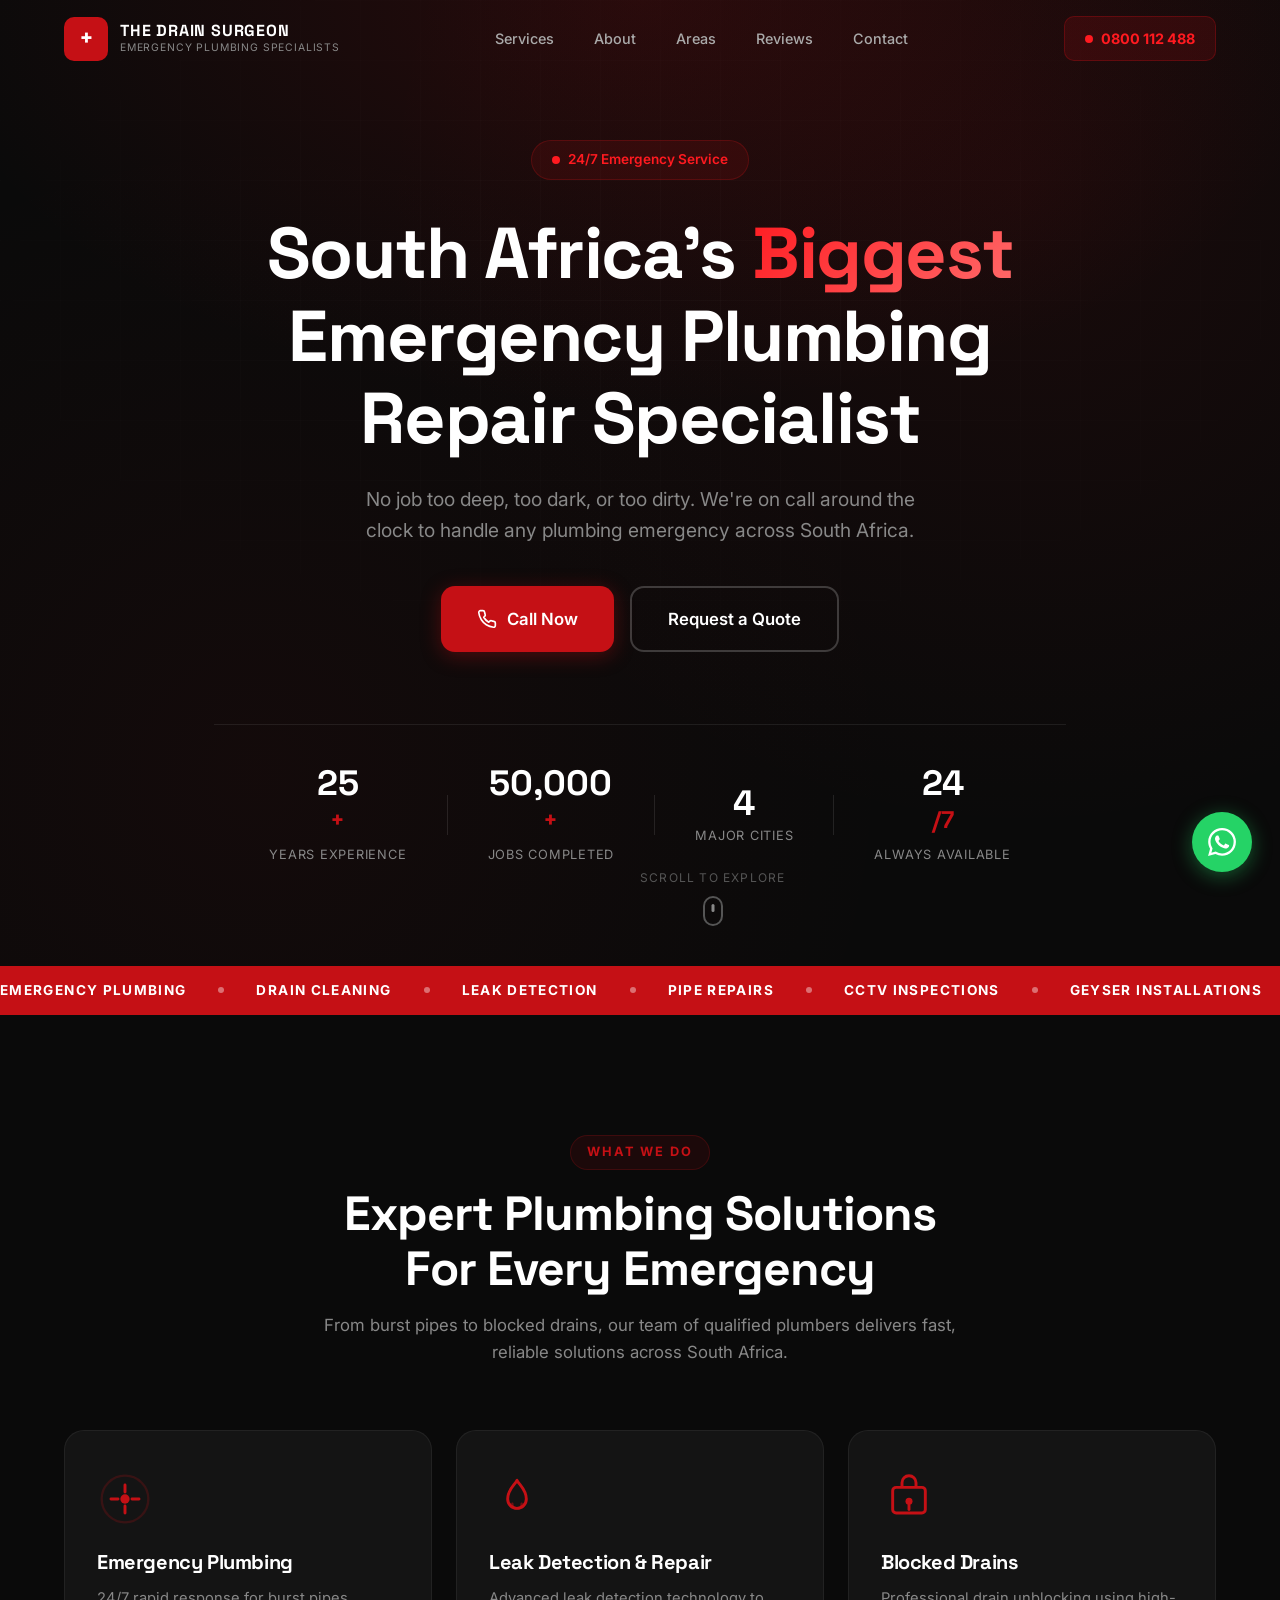
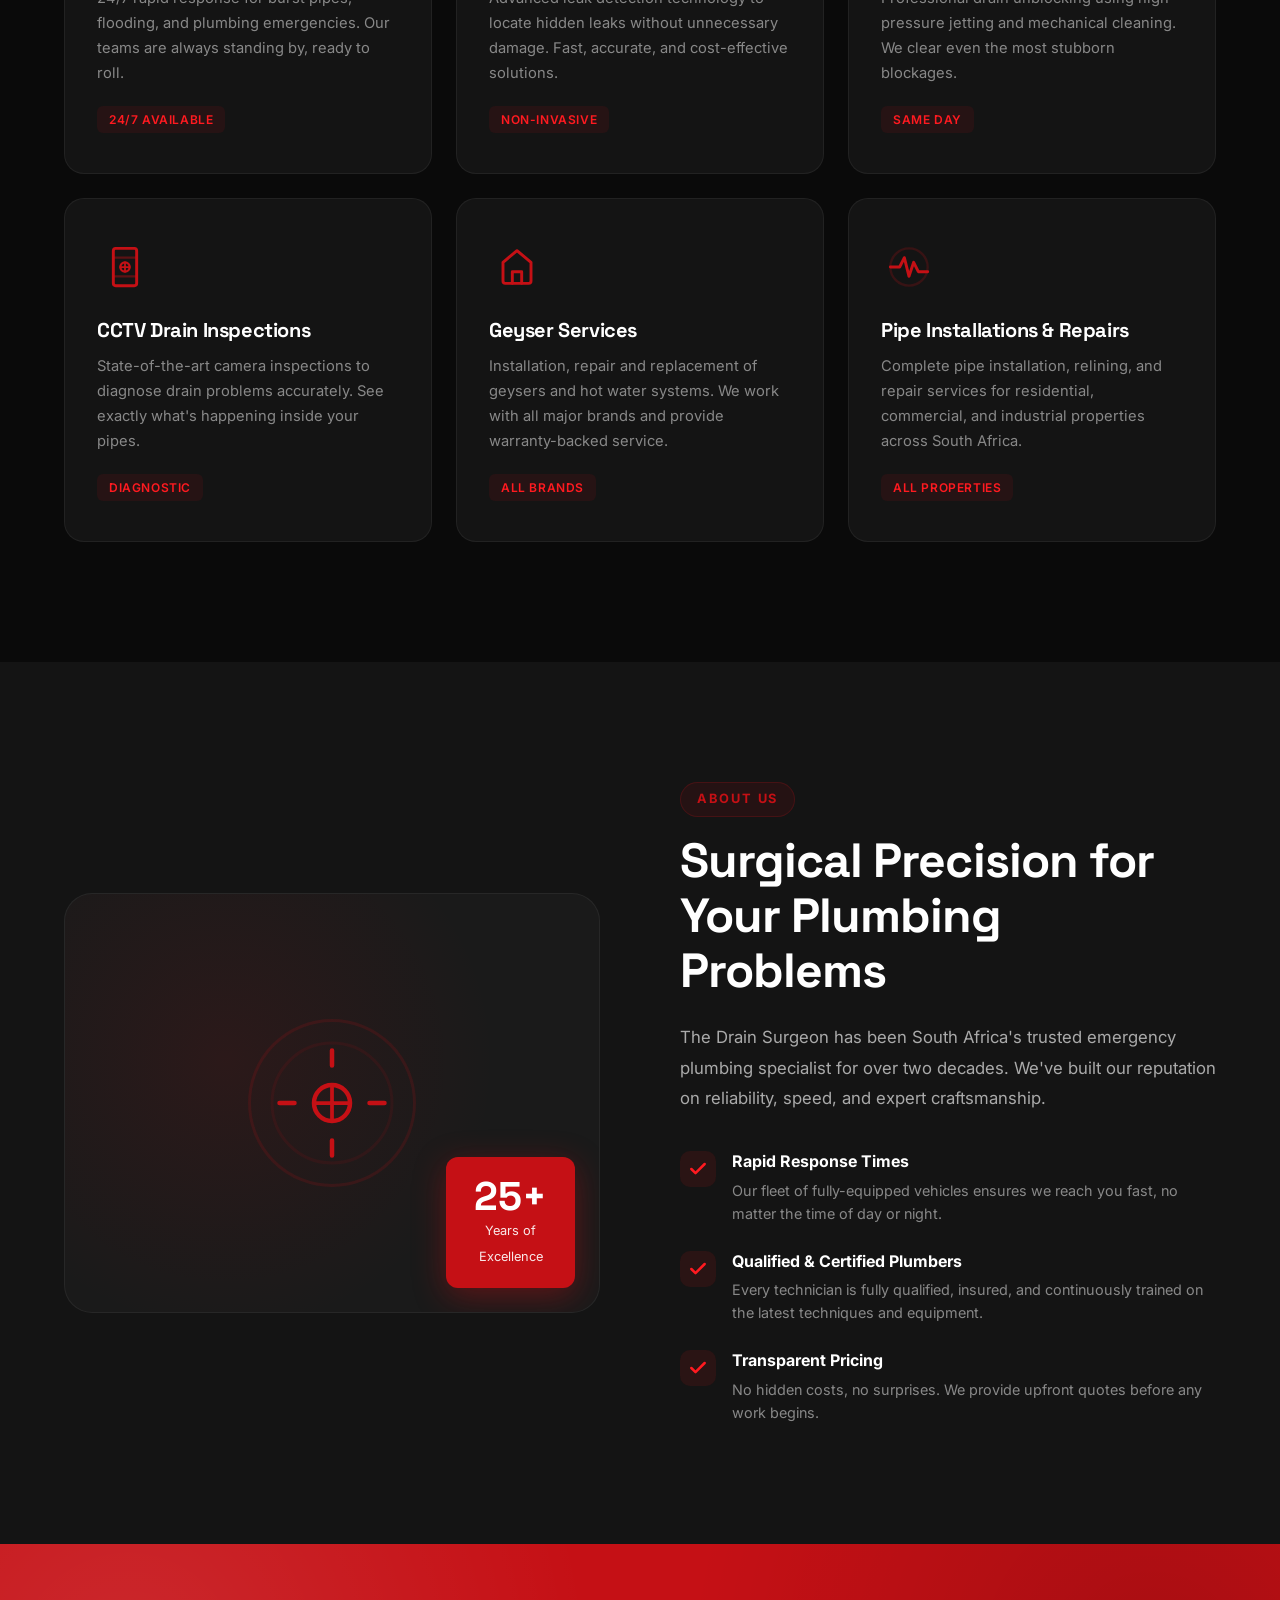
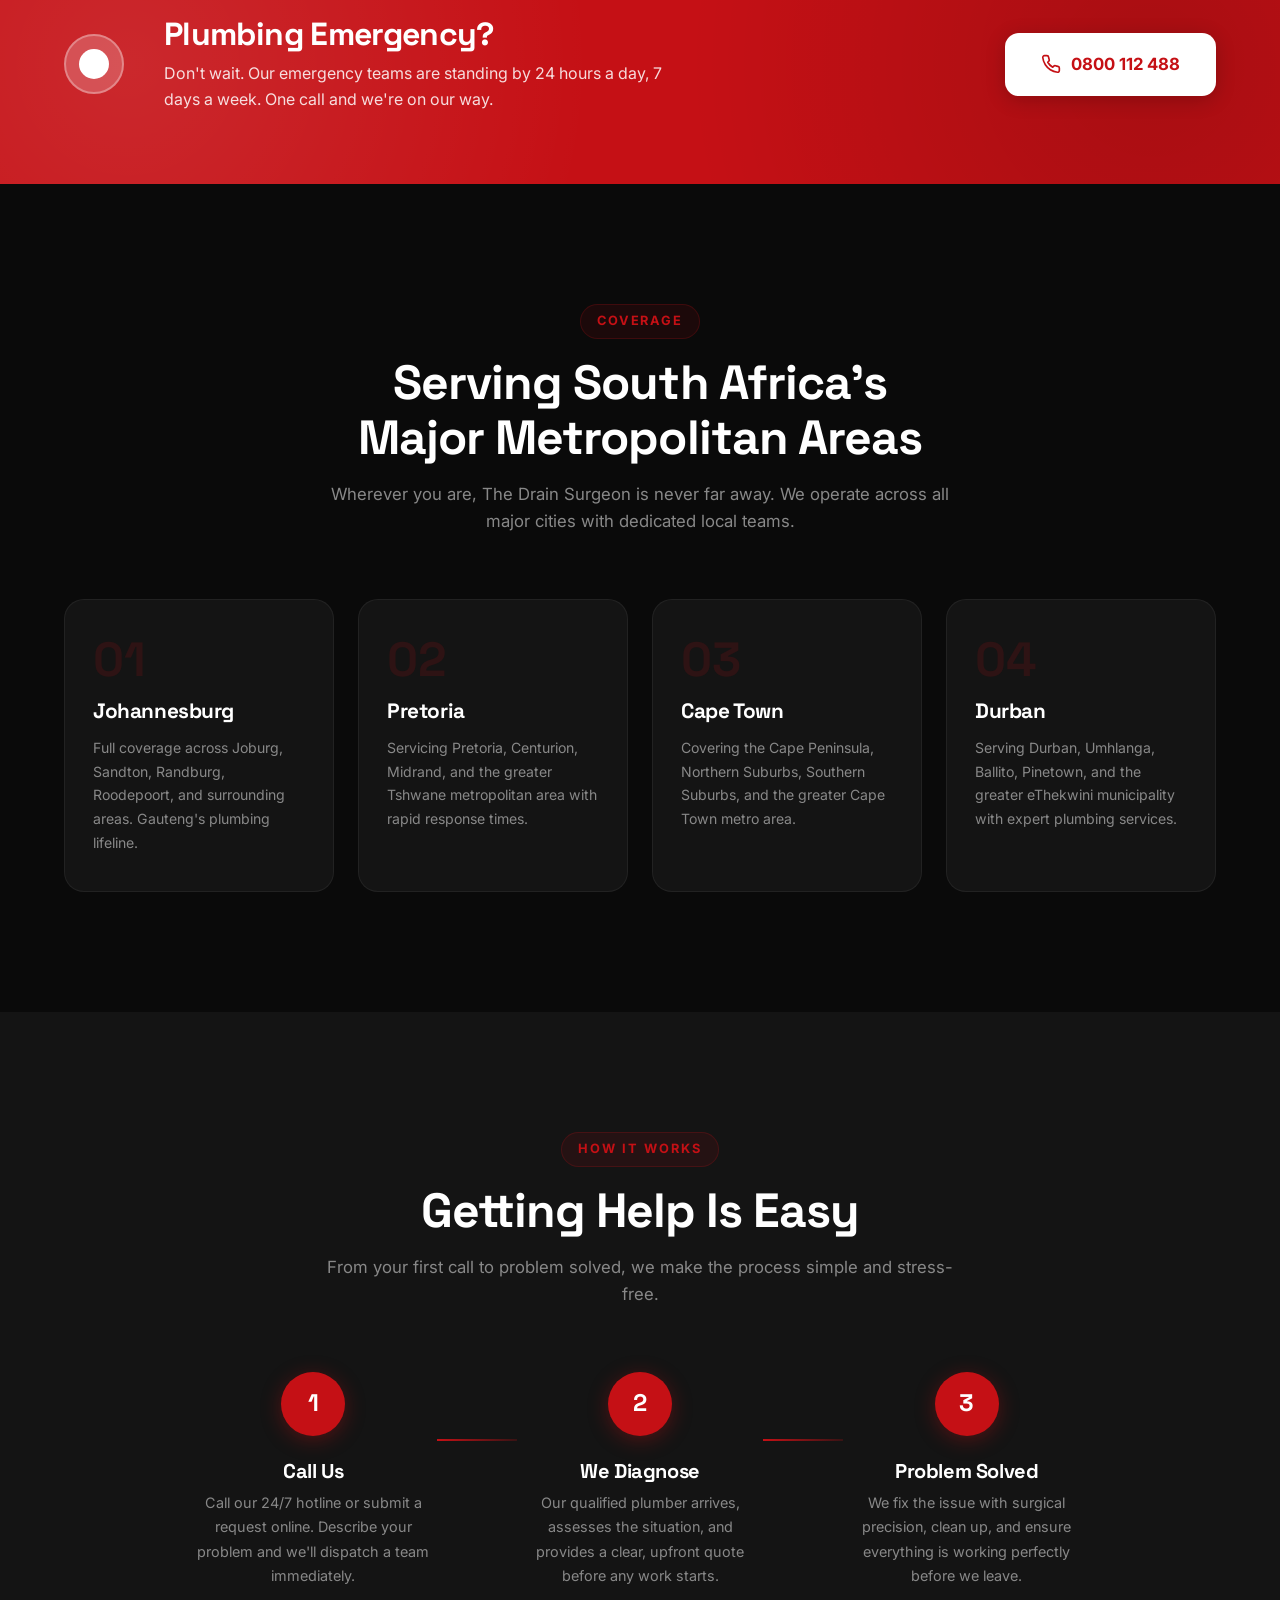
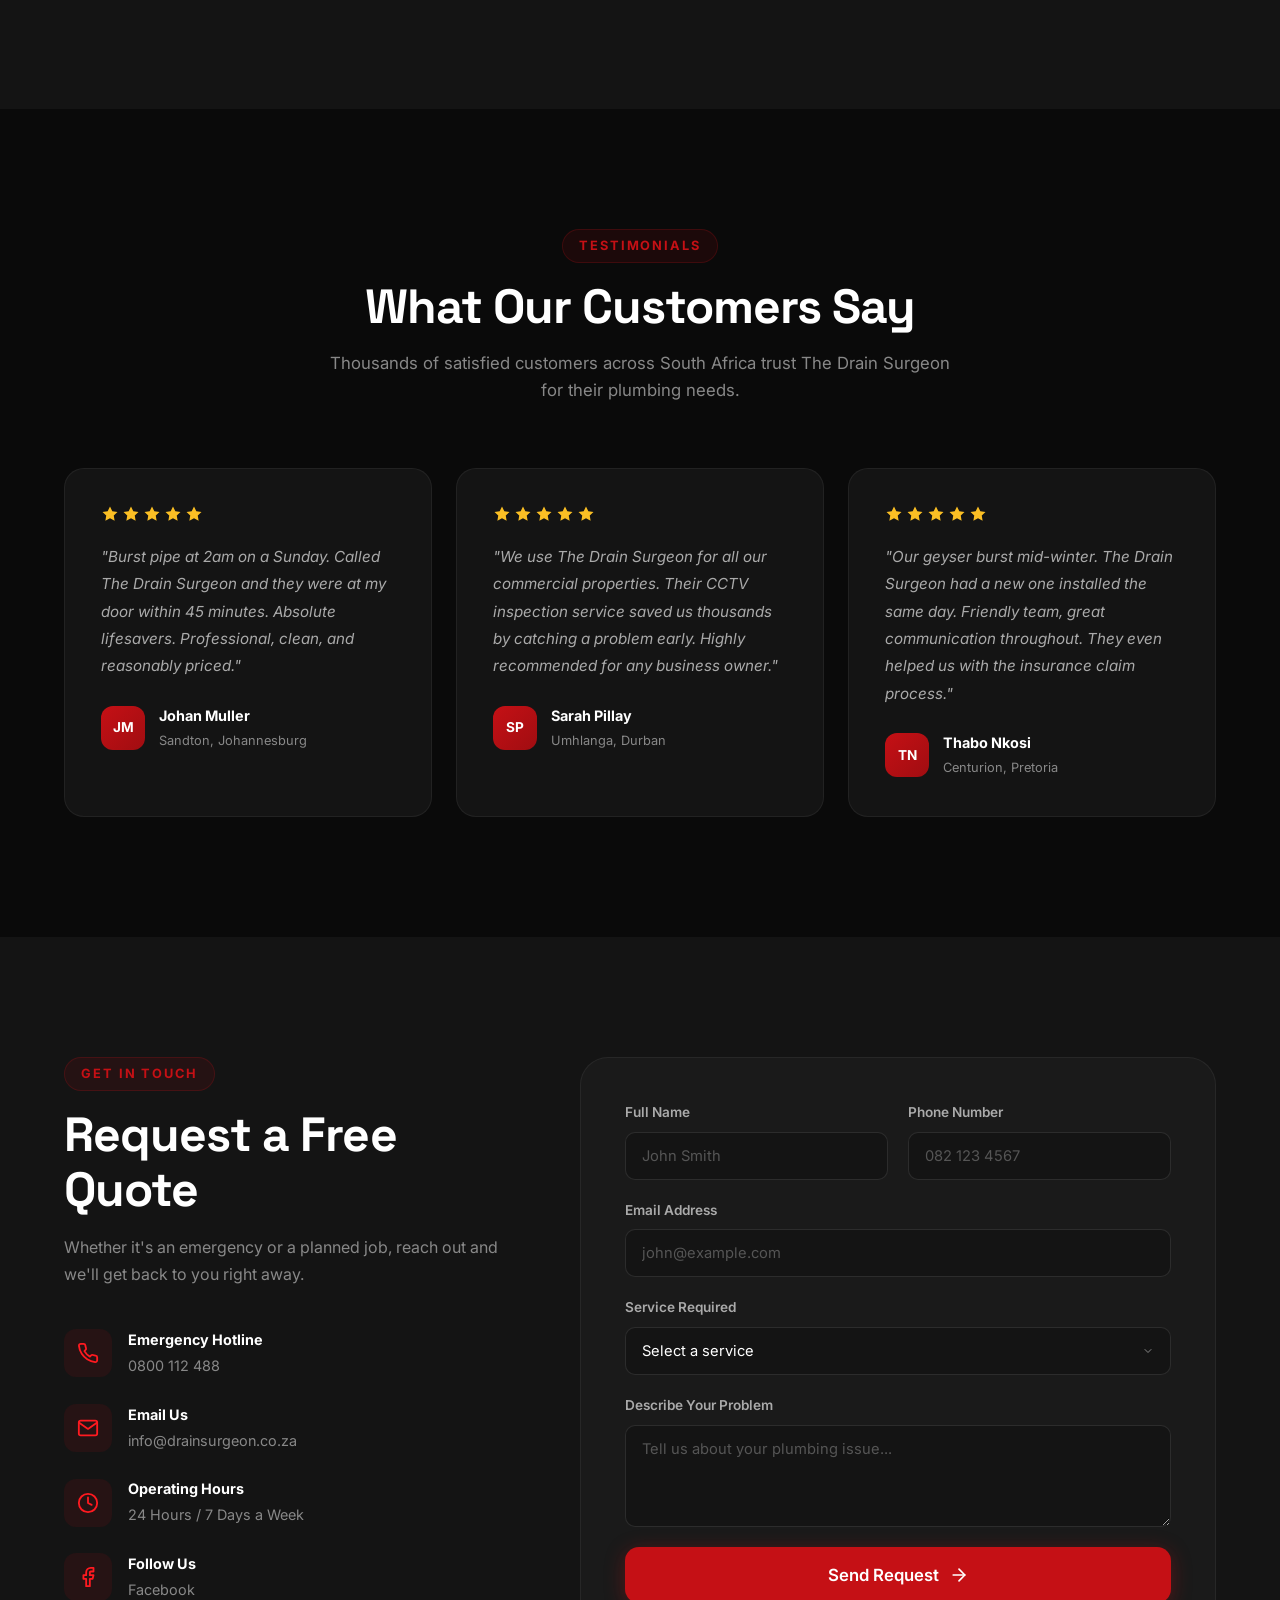
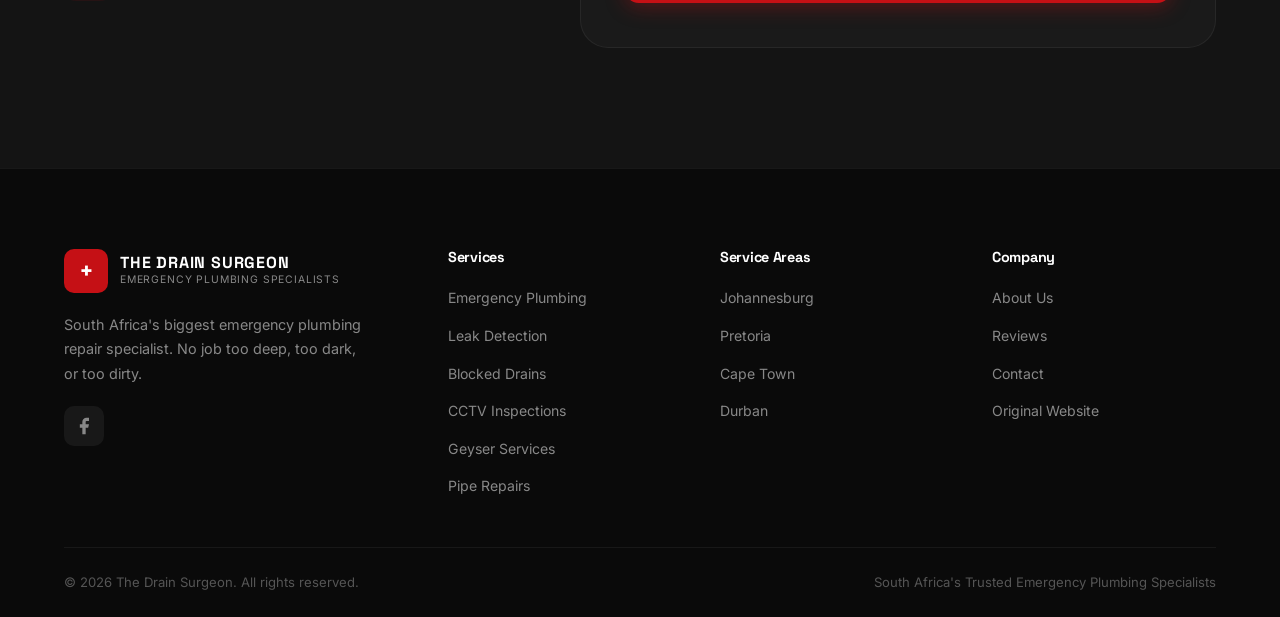
==== index.html @ a5354dd8 "Initial commit: Drain Surgeon plumbing website" ====
<!DOCTYPE html>
<html lang="en">
<head>
    <meta charset="UTF-8">
    <meta name="viewport" content="width=device-width, initial-scale=1.0">
    <title>The Drain Surgeon | 24-Hour Emergency Plumbing Services in South Africa</title>
    <meta name="description" content="South Africa's biggest emergency plumbing repair specialist. 24-hour service in Johannesburg, Pretoria, Cape Town & Durban. No job too deep, too dark, or too dirty.">
    <link rel="stylesheet" href="styles.css">
    <link rel="preconnect" href="https://fonts.googleapis.com">
    <link rel="preconnect" href="https://fonts.gstatic.com" crossorigin>
    <link href="https://fonts.googleapis.com/css2?family=Inter:wght@400;500;600;700;800;900&family=Space+Grotesk:wght@700&display=swap" rel="stylesheet">
</head>
<body>
    <!-- Navigation -->
    <nav class="navbar" id="navbar">
        <div class="container nav-container">
            <a href="#" class="logo">
                <span class="logo-icon">+</span>
                <div class="logo-text">
                    <span class="logo-name">THE DRAIN SURGEON</span>
                    <span class="logo-tagline">Emergency Plumbing Specialists</span>
                </div>
            </a>
            <ul class="nav-links" id="navLinks">
                <li><a href="#services">Services</a></li>
                <li><a href="#about">About</a></li>
                <li><a href="#areas">Areas</a></li>
                <li><a href="#testimonials">Reviews</a></li>
                <li><a href="#contact">Contact</a></li>
            </ul>
            <a href="tel:0800112488" class="nav-cta">
                <span class="pulse-dot"></span>
                0800 112 488
            </a>
            <button class="mobile-toggle" id="mobileToggle" aria-label="Toggle menu">
                <span></span>
                <span></span>
                <span></span>
            </button>
        </div>
    </nav>

    <!-- Hero Section -->
    <header class="hero" id="hero">
        <div class="hero-bg-pattern"></div>
        <div class="container hero-content">
            <div class="hero-badge">24/7 Emergency Service</div>
            <h1>
                South Africa's <span class="text-gradient">Biggest</span> Emergency Plumbing Repair Specialist
            </h1>
            <p class="hero-subtitle">No job too deep, too dark, or too dirty. We're on call around the clock to handle any plumbing emergency across South Africa.</p>
            <div class="hero-actions">
                <a href="tel:0800112488" class="btn btn-primary btn-lg">
                    <svg width="20" height="20" viewBox="0 0 24 24" fill="none" stroke="currentColor" stroke-width="2" stroke-linecap="round" stroke-linejoin="round"><path d="M22 16.92v3a2 2 0 0 1-2.18 2 19.79 19.79 0 0 1-8.63-3.07 19.5 19.5 0 0 1-6-6 19.79 19.79 0 0 1-3.07-8.67A2 2 0 0 1 4.11 2h3a2 2 0 0 1 2 1.72 12.84 12.84 0 0 0 .7 2.81 2 2 0 0 1-.45 2.11L8.09 9.91a16 16 0 0 0 6 6l1.27-1.27a2 2 0 0 1 2.11-.45 12.84 12.84 0 0 0 2.81.7A2 2 0 0 1 22 16.92z"/></svg>
                    Call Now
                </a>
                <a href="#contact" class="btn btn-outline btn-lg">Request a Quote</a>
            </div>
            <div class="hero-stats">
                <div class="stat">
                    <span class="stat-number" data-target="25">0</span><span class="stat-suffix">+</span>
                    <span class="stat-label">Years Experience</span>
                </div>
                <div class="stat-divider"></div>
                <div class="stat">
                    <span class="stat-number" data-target="50000">0</span><span class="stat-suffix">+</span>
                    <span class="stat-label">Jobs Completed</span>
                </div>
                <div class="stat-divider"></div>
                <div class="stat">
                    <span class="stat-number" data-target="4">0</span>
                    <span class="stat-label">Major Cities</span>
                </div>
                <div class="stat-divider"></div>
                <div class="stat">
                    <span class="stat-number">24</span><span class="stat-suffix">/7</span>
                    <span class="stat-label">Always Available</span>
                </div>
            </div>
        </div>
        <div class="hero-scroll-indicator">
            <span>Scroll to explore</span>
            <div class="scroll-arrow"></div>
        </div>
    </header>

    <!-- Marquee Banner -->
    <div class="marquee-banner">
        <div class="marquee-track">
            <span>Emergency Plumbing</span>
            <span class="marquee-dot"></span>
            <span>Drain Cleaning</span>
            <span class="marquee-dot"></span>
            <span>Leak Detection</span>
            <span class="marquee-dot"></span>
            <span>Pipe Repairs</span>
            <span class="marquee-dot"></span>
            <span>CCTV Inspections</span>
            <span class="marquee-dot"></span>
            <span>Geyser Installations</span>
            <span class="marquee-dot"></span>
            <span>Blocked Drains</span>
            <span class="marquee-dot"></span>
            <span>Water Main Repairs</span>
            <span class="marquee-dot"></span>
            <span>Emergency Plumbing</span>
            <span class="marquee-dot"></span>
            <span>Drain Cleaning</span>
            <span class="marquee-dot"></span>
            <span>Leak Detection</span>
            <span class="marquee-dot"></span>
            <span>Pipe Repairs</span>
            <span class="marquee-dot"></span>
            <span>CCTV Inspections</span>
            <span class="marquee-dot"></span>
            <span>Geyser Installations</span>
            <span class="marquee-dot"></span>
            <span>Blocked Drains</span>
            <span class="marquee-dot"></span>
            <span>Water Main Repairs</span>
            <span class="marquee-dot"></span>
        </div>
    </div>

    <!-- Services Section -->
    <section class="services" id="services">
        <div class="container">
            <div class="section-header">
                <span class="section-label">What We Do</span>
                <h2>Expert Plumbing Solutions<br>For Every Emergency</h2>
                <p>From burst pipes to blocked drains, our team of qualified plumbers delivers fast, reliable solutions across South Africa.</p>
            </div>
            <div class="services-grid">
                <div class="service-card" data-aos>
                    <div class="service-icon">
                        <svg viewBox="0 0 48 48" fill="none" xmlns="http://www.w3.org/2000/svg">
                            <circle cx="24" cy="24" r="20" stroke="currentColor" stroke-width="2" opacity="0.2"/>
                            <path d="M24 12v6m0 12v6M12 24h6m12 0h6" stroke="currentColor" stroke-width="2.5" stroke-linecap="round"/>
                            <circle cx="24" cy="24" r="4" fill="currentColor"/>
                        </svg>
                    </div>
                    <h3>Emergency Plumbing</h3>
                    <p>24/7 rapid response for burst pipes, flooding, and plumbing emergencies. Our teams are always standing by, ready to roll.</p>
                    <span class="service-tag">24/7 Available</span>
                </div>
                <div class="service-card" data-aos>
                    <div class="service-icon">
                        <svg viewBox="0 0 48 48" fill="none" xmlns="http://www.w3.org/2000/svg">
                            <path d="M24 8c-2 4-8 8-8 16a8 8 0 1016 0c0-8-6-12-8-16z" stroke="currentColor" stroke-width="2.5" stroke-linecap="round" stroke-linejoin="round"/>
                            <path d="M20 28a4 4 0 008 0" stroke="currentColor" stroke-width="2" stroke-linecap="round" opacity="0.5"/>
                        </svg>
                    </div>
                    <h3>Leak Detection & Repair</h3>
                    <p>Advanced leak detection technology to locate hidden leaks without unnecessary damage. Fast, accurate, and cost-effective solutions.</p>
                    <span class="service-tag">Non-Invasive</span>
                </div>
                <div class="service-card" data-aos>
                    <div class="service-icon">
                        <svg viewBox="0 0 48 48" fill="none" xmlns="http://www.w3.org/2000/svg">
                            <rect x="10" y="14" width="28" height="22" rx="3" stroke="currentColor" stroke-width="2.5"/>
                            <path d="M18 14V10a6 6 0 0112 0v4" stroke="currentColor" stroke-width="2.5"/>
                            <circle cx="24" cy="26" r="3" fill="currentColor"/>
                            <path d="M24 29v4" stroke="currentColor" stroke-width="2.5" stroke-linecap="round"/>
                        </svg>
                    </div>
                    <h3>Blocked Drains</h3>
                    <p>Professional drain unblocking using high-pressure jetting and mechanical cleaning. We clear even the most stubborn blockages.</p>
                    <span class="service-tag">Same Day</span>
                </div>
                <div class="service-card" data-aos>
                    <div class="service-icon">
                        <svg viewBox="0 0 48 48" fill="none" xmlns="http://www.w3.org/2000/svg">
                            <rect x="14" y="8" width="20" height="32" rx="2" stroke="currentColor" stroke-width="2.5"/>
                            <path d="M14 16h20M14 32h20" stroke="currentColor" stroke-width="2" opacity="0.4"/>
                            <circle cx="24" cy="24" r="4" stroke="currentColor" stroke-width="2"/>
                            <path d="M24 20v8M20 24h8" stroke="currentColor" stroke-width="1.5" stroke-linecap="round"/>
                        </svg>
                    </div>
                    <h3>CCTV Drain Inspections</h3>
                    <p>State-of-the-art camera inspections to diagnose drain problems accurately. See exactly what's happening inside your pipes.</p>
                    <span class="service-tag">Diagnostic</span>
                </div>
                <div class="service-card" data-aos>
                    <div class="service-icon">
                        <svg viewBox="0 0 48 48" fill="none" xmlns="http://www.w3.org/2000/svg">
                            <path d="M12 36V20l12-10 12 10v16a2 2 0 01-2 2H14a2 2 0 01-2-2z" stroke="currentColor" stroke-width="2.5" stroke-linecap="round" stroke-linejoin="round"/>
                            <path d="M20 38v-10h8v10" stroke="currentColor" stroke-width="2.5" stroke-linecap="round" stroke-linejoin="round"/>
                        </svg>
                    </div>
                    <h3>Geyser Services</h3>
                    <p>Installation, repair and replacement of geysers and hot water systems. We work with all major brands and provide warranty-backed service.</p>
                    <span class="service-tag">All Brands</span>
                </div>
                <div class="service-card" data-aos>
                    <div class="service-icon">
                        <svg viewBox="0 0 48 48" fill="none" xmlns="http://www.w3.org/2000/svg">
                            <path d="M8 24h8l4-8 4 16 4-12 4 8h8" stroke="currentColor" stroke-width="2.5" stroke-linecap="round" stroke-linejoin="round"/>
                            <circle cx="24" cy="24" r="16" stroke="currentColor" stroke-width="2" opacity="0.2"/>
                        </svg>
                    </div>
                    <h3>Pipe Installations & Repairs</h3>
                    <p>Complete pipe installation, relining, and repair services for residential, commercial, and industrial properties across South Africa.</p>
                    <span class="service-tag">All Properties</span>
                </div>
            </div>
        </div>
    </section>

    <!-- About Section -->
    <section class="about" id="about">
        <div class="container">
            <div class="about-grid">
                <div class="about-visual">
                    <div class="about-image-card">
                        <div class="about-icon-large">
                            <svg viewBox="0 0 120 120" fill="none" xmlns="http://www.w3.org/2000/svg">
                                <circle cx="60" cy="60" r="55" stroke="currentColor" stroke-width="2" opacity="0.15"/>
                                <circle cx="60" cy="60" r="40" stroke="currentColor" stroke-width="2" opacity="0.1"/>
                                <path d="M60 25v10M60 85v10M25 60h10M85 60h10" stroke="currentColor" stroke-width="3" stroke-linecap="round"/>
                                <circle cx="60" cy="60" r="12" stroke="currentColor" stroke-width="3"/>
                                <path d="M60 48v24M48 60h24" stroke="currentColor" stroke-width="2.5" stroke-linecap="round"/>
                            </svg>
                        </div>
                        <div class="about-badge-card">
                            <span class="badge-number">25+</span>
                            <span class="badge-text">Years of<br>Excellence</span>
                        </div>
                    </div>
                </div>
                <div class="about-content">
                    <span class="section-label">About Us</span>
                    <h2>Surgical Precision for<br>Your Plumbing Problems</h2>
                    <p class="about-lead">The Drain Surgeon has been South Africa's trusted emergency plumbing specialist for over two decades. We've built our reputation on reliability, speed, and expert craftsmanship.</p>
                    <div class="about-features">
                        <div class="about-feature">
                            <div class="feature-check">
                                <svg width="20" height="20" viewBox="0 0 24 24" fill="none" stroke="currentColor" stroke-width="3" stroke-linecap="round" stroke-linejoin="round"><polyline points="20 6 9 17 4 12"/></svg>
                            </div>
                            <div>
                                <strong>Rapid Response Times</strong>
                                <p>Our fleet of fully-equipped vehicles ensures we reach you fast, no matter the time of day or night.</p>
                            </div>
                        </div>
                        <div class="about-feature">
                            <div class="feature-check">
                                <svg width="20" height="20" viewBox="0 0 24 24" fill="none" stroke="currentColor" stroke-width="3" stroke-linecap="round" stroke-linejoin="round"><polyline points="20 6 9 17 4 12"/></svg>
                            </div>
                            <div>
                                <strong>Qualified & Certified Plumbers</strong>
                                <p>Every technician is fully qualified, insured, and continuously trained on the latest techniques and equipment.</p>
                            </div>
                        </div>
                        <div class="about-feature">
                            <div class="feature-check">
                                <svg width="20" height="20" viewBox="0 0 24 24" fill="none" stroke="currentColor" stroke-width="3" stroke-linecap="round" stroke-linejoin="round"><polyline points="20 6 9 17 4 12"/></svg>
                            </div>
                            <div>
                                <strong>Transparent Pricing</strong>
                                <p>No hidden costs, no surprises. We provide upfront quotes before any work begins.</p>
                            </div>
                        </div>
                    </div>
                </div>
            </div>
        </div>
    </section>

    <!-- Emergency CTA Banner -->
    <section class="emergency-banner">
        <div class="container">
            <div class="emergency-content">
                <div class="emergency-pulse"></div>
                <div>
                    <h2>Plumbing Emergency?</h2>
                    <p>Don't wait. Our emergency teams are standing by 24 hours a day, 7 days a week. One call and we're on our way.</p>
                </div>
                <a href="tel:0800112488" class="btn btn-white btn-lg">
                    <svg width="20" height="20" viewBox="0 0 24 24" fill="none" stroke="currentColor" stroke-width="2" stroke-linecap="round" stroke-linejoin="round"><path d="M22 16.92v3a2 2 0 0 1-2.18 2 19.79 19.79 0 0 1-8.63-3.07 19.5 19.5 0 0 1-6-6 19.79 19.79 0 0 1-3.07-8.67A2 2 0 0 1 4.11 2h3a2 2 0 0 1 2 1.72 12.84 12.84 0 0 0 .7 2.81 2 2 0 0 1-.45 2.11L8.09 9.91a16 16 0 0 0 6 6l1.27-1.27a2 2 0 0 1 2.11-.45 12.84 12.84 0 0 0 2.81.7A2 2 0 0 1 22 16.92z"/></svg>
                    0800 112 488
                </a>
            </div>
        </div>
    </section>

    <!-- Service Areas -->
    <section class="areas" id="areas">
        <div class="container">
            <div class="section-header">
                <span class="section-label">Coverage</span>
                <h2>Serving South Africa's<br>Major Metropolitan Areas</h2>
                <p>Wherever you are, The Drain Surgeon is never far away. We operate across all major cities with dedicated local teams.</p>
            </div>
            <div class="areas-grid">
                <div class="area-card" data-aos>
                    <div class="area-number">01</div>
                    <h3>Johannesburg</h3>
                    <p>Full coverage across Joburg, Sandton, Randburg, Roodepoort, and surrounding areas. Gauteng's plumbing lifeline.</p>
                    <div class="area-line"></div>
                </div>
                <div class="area-card" data-aos>
                    <div class="area-number">02</div>
                    <h3>Pretoria</h3>
                    <p>Servicing Pretoria, Centurion, Midrand, and the greater Tshwane metropolitan area with rapid response times.</p>
                    <div class="area-line"></div>
                </div>
                <div class="area-card" data-aos>
                    <div class="area-number">03</div>
                    <h3>Cape Town</h3>
                    <p>Covering the Cape Peninsula, Northern Suburbs, Southern Suburbs, and the greater Cape Town metro area.</p>
                    <div class="area-line"></div>
                </div>
                <div class="area-card" data-aos>
                    <div class="area-number">04</div>
                    <h3>Durban</h3>
                    <p>Serving Durban, Umhlanga, Ballito, Pinetown, and the greater eThekwini municipality with expert plumbing services.</p>
                    <div class="area-line"></div>
                </div>
            </div>
        </div>
    </section>

    <!-- Process Section -->
    <section class="process">
        <div class="container">
            <div class="section-header">
                <span class="section-label">How It Works</span>
                <h2>Getting Help Is Easy</h2>
                <p>From your first call to problem solved, we make the process simple and stress-free.</p>
            </div>
            <div class="process-steps">
                <div class="process-step" data-aos>
                    <div class="step-number">1</div>
                    <div class="step-content">
                        <h3>Call Us</h3>
                        <p>Call our 24/7 hotline or submit a request online. Describe your problem and we'll dispatch a team immediately.</p>
                    </div>
                </div>
                <div class="process-connector"></div>
                <div class="process-step" data-aos>
                    <div class="step-number">2</div>
                    <div class="step-content">
                        <h3>We Diagnose</h3>
                        <p>Our qualified plumber arrives, assesses the situation, and provides a clear, upfront quote before any work starts.</p>
                    </div>
                </div>
                <div class="process-connector"></div>
                <div class="process-step" data-aos>
                    <div class="step-number">3</div>
                    <div class="step-content">
                        <h3>Problem Solved</h3>
                        <p>We fix the issue with surgical precision, clean up, and ensure everything is working perfectly before we leave.</p>
                    </div>
                </div>
            </div>
        </div>
    </section>

    <!-- Testimonials -->
    <section class="testimonials" id="testimonials">
        <div class="container">
            <div class="section-header">
                <span class="section-label">Testimonials</span>
                <h2>What Our Customers Say</h2>
                <p>Thousands of satisfied customers across South Africa trust The Drain Surgeon for their plumbing needs.</p>
            </div>
            <div class="testimonials-grid">
                <div class="testimonial-card" data-aos>
                    <div class="testimonial-stars">
                        <svg width="18" height="18" viewBox="0 0 24 24" fill="currentColor"><path d="M12 2l3.09 6.26L22 9.27l-5 4.87 1.18 6.88L12 17.77l-6.18 3.25L7 14.14 2 9.27l6.91-1.01L12 2z"/></svg>
                        <svg width="18" height="18" viewBox="0 0 24 24" fill="currentColor"><path d="M12 2l3.09 6.26L22 9.27l-5 4.87 1.18 6.88L12 17.77l-6.18 3.25L7 14.14 2 9.27l6.91-1.01L12 2z"/></svg>
                        <svg width="18" height="18" viewBox="0 0 24 24" fill="currentColor"><path d="M12 2l3.09 6.26L22 9.27l-5 4.87 1.18 6.88L12 17.77l-6.18 3.25L7 14.14 2 9.27l6.91-1.01L12 2z"/></svg>
                        <svg width="18" height="18" viewBox="0 0 24 24" fill="currentColor"><path d="M12 2l3.09 6.26L22 9.27l-5 4.87 1.18 6.88L12 17.77l-6.18 3.25L7 14.14 2 9.27l6.91-1.01L12 2z"/></svg>
                        <svg width="18" height="18" viewBox="0 0 24 24" fill="currentColor"><path d="M12 2l3.09 6.26L22 9.27l-5 4.87 1.18 6.88L12 17.77l-6.18 3.25L7 14.14 2 9.27l6.91-1.01L12 2z"/></svg>
                    </div>
                    <p>"Burst pipe at 2am on a Sunday. Called The Drain Surgeon and they were at my door within 45 minutes. Absolute lifesavers. Professional, clean, and reasonably priced."</p>
                    <div class="testimonial-author">
                        <div class="author-avatar">JM</div>
                        <div>
                            <strong>Johan Muller</strong>
                            <span>Sandton, Johannesburg</span>
                        </div>
                    </div>
                </div>
                <div class="testimonial-card" data-aos>
                    <div class="testimonial-stars">
                        <svg width="18" height="18" viewBox="0 0 24 24" fill="currentColor"><path d="M12 2l3.09 6.26L22 9.27l-5 4.87 1.18 6.88L12 17.77l-6.18 3.25L7 14.14 2 9.27l6.91-1.01L12 2z"/></svg>
                        <svg width="18" height="18" viewBox="0 0 24 24" fill="currentColor"><path d="M12 2l3.09 6.26L22 9.27l-5 4.87 1.18 6.88L12 17.77l-6.18 3.25L7 14.14 2 9.27l6.91-1.01L12 2z"/></svg>
                        <svg width="18" height="18" viewBox="0 0 24 24" fill="currentColor"><path d="M12 2l3.09 6.26L22 9.27l-5 4.87 1.18 6.88L12 17.77l-6.18 3.25L7 14.14 2 9.27l6.91-1.01L12 2z"/></svg>
                        <svg width="18" height="18" viewBox="0 0 24 24" fill="currentColor"><path d="M12 2l3.09 6.26L22 9.27l-5 4.87 1.18 6.88L12 17.77l-6.18 3.25L7 14.14 2 9.27l6.91-1.01L12 2z"/></svg>
                        <svg width="18" height="18" viewBox="0 0 24 24" fill="currentColor"><path d="M12 2l3.09 6.26L22 9.27l-5 4.87 1.18 6.88L12 17.77l-6.18 3.25L7 14.14 2 9.27l6.91-1.01L12 2z"/></svg>
                    </div>
                    <p>"We use The Drain Surgeon for all our commercial properties. Their CCTV inspection service saved us thousands by catching a problem early. Highly recommended for any business owner."</p>
                    <div class="testimonial-author">
                        <div class="author-avatar">SP</div>
                        <div>
                            <strong>Sarah Pillay</strong>
                            <span>Umhlanga, Durban</span>
                        </div>
                    </div>
                </div>
                <div class="testimonial-card" data-aos>
                    <div class="testimonial-stars">
                        <svg width="18" height="18" viewBox="0 0 24 24" fill="currentColor"><path d="M12 2l3.09 6.26L22 9.27l-5 4.87 1.18 6.88L12 17.77l-6.18 3.25L7 14.14 2 9.27l6.91-1.01L12 2z"/></svg>
                        <svg width="18" height="18" viewBox="0 0 24 24" fill="currentColor"><path d="M12 2l3.09 6.26L22 9.27l-5 4.87 1.18 6.88L12 17.77l-6.18 3.25L7 14.14 2 9.27l6.91-1.01L12 2z"/></svg>
                        <svg width="18" height="18" viewBox="0 0 24 24" fill="currentColor"><path d="M12 2l3.09 6.26L22 9.27l-5 4.87 1.18 6.88L12 17.77l-6.18 3.25L7 14.14 2 9.27l6.91-1.01L12 2z"/></svg>
                        <svg width="18" height="18" viewBox="0 0 24 24" fill="currentColor"><path d="M12 2l3.09 6.26L22 9.27l-5 4.87 1.18 6.88L12 17.77l-6.18 3.25L7 14.14 2 9.27l6.91-1.01L12 2z"/></svg>
                        <svg width="18" height="18" viewBox="0 0 24 24" fill="currentColor"><path d="M12 2l3.09 6.26L22 9.27l-5 4.87 1.18 6.88L12 17.77l-6.18 3.25L7 14.14 2 9.27l6.91-1.01L12 2z"/></svg>
                    </div>
                    <p>"Our geyser burst mid-winter. The Drain Surgeon had a new one installed the same day. Friendly team, great communication throughout. They even helped us with the insurance claim process."</p>
                    <div class="testimonial-author">
                        <div class="author-avatar">TN</div>
                        <div>
                            <strong>Thabo Nkosi</strong>
                            <span>Centurion, Pretoria</span>
                        </div>
                    </div>
                </div>
            </div>
        </div>
    </section>

    <!-- Contact Section -->
    <section class="contact" id="contact">
        <div class="container">
            <div class="contact-grid">
                <div class="contact-info">
                    <span class="section-label">Get In Touch</span>
                    <h2>Request a Free Quote</h2>
                    <p>Whether it's an emergency or a planned job, reach out and we'll get back to you right away.</p>
                    <div class="contact-details">
                        <div class="contact-item">
                            <div class="contact-icon">
                                <svg width="22" height="22" viewBox="0 0 24 24" fill="none" stroke="currentColor" stroke-width="2" stroke-linecap="round" stroke-linejoin="round"><path d="M22 16.92v3a2 2 0 0 1-2.18 2 19.79 19.79 0 0 1-8.63-3.07 19.5 19.5 0 0 1-6-6 19.79 19.79 0 0 1-3.07-8.67A2 2 0 0 1 4.11 2h3a2 2 0 0 1 2 1.72 12.84 12.84 0 0 0 .7 2.81 2 2 0 0 1-.45 2.11L8.09 9.91a16 16 0 0 0 6 6l1.27-1.27a2 2 0 0 1 2.11-.45 12.84 12.84 0 0 0 2.81.7A2 2 0 0 1 22 16.92z"/></svg>
                            </div>
                            <div>
                                <strong>Emergency Hotline</strong>
                                <a href="tel:0800112488">0800 112 488</a>
                            </div>
                        </div>
                        <div class="contact-item">
                            <div class="contact-icon">
                                <svg width="22" height="22" viewBox="0 0 24 24" fill="none" stroke="currentColor" stroke-width="2" stroke-linecap="round" stroke-linejoin="round"><path d="M4 4h16c1.1 0 2 .9 2 2v12c0 1.1-.9 2-2 2H4c-1.1 0-2-.9-2-2V6c0-1.1.9-2 2-2z"/><polyline points="22,6 12,13 2,6"/></svg>
                            </div>
                            <div>
                                <strong>Email Us</strong>
                                <a href="mailto:info@drainsurgeon.co.za">info@drainsurgeon.co.za</a>
                            </div>
                        </div>
                        <div class="contact-item">
                            <div class="contact-icon">
                                <svg width="22" height="22" viewBox="0 0 24 24" fill="none" stroke="currentColor" stroke-width="2" stroke-linecap="round" stroke-linejoin="round"><circle cx="12" cy="12" r="10"/><polyline points="12 6 12 12 16 14"/></svg>
                            </div>
                            <div>
                                <strong>Operating Hours</strong>
                                <span>24 Hours / 7 Days a Week</span>
                            </div>
                        </div>
                        <div class="contact-item">
                            <div class="contact-icon">
                                <svg width="22" height="22" viewBox="0 0 24 24" fill="none" stroke="currentColor" stroke-width="2" stroke-linecap="round" stroke-linejoin="round"><path d="M18 2h-3a5 5 0 00-5 5v3H7v4h3v8h4v-8h3l1-4h-4V7a1 1 0 011-1h3z"/></svg>
                            </div>
                            <div>
                                <strong>Follow Us</strong>
                                <a href="https://facebook.com/thedrainsurgeon/" target="_blank" rel="noopener">Facebook</a>
                            </div>
                        </div>
                    </div>
                </div>
                <div class="contact-form-wrapper">
                    <form class="contact-form" id="contactForm">
                        <div class="form-row">
                            <div class="form-group">
                                <label for="name">Full Name</label>
                                <input type="text" id="name" name="name" placeholder="John Smith" required>
                            </div>
                            <div class="form-group">
                                <label for="phone">Phone Number</label>
                                <input type="tel" id="phone" name="phone" placeholder="082 123 4567" required>
                            </div>
                        </div>
                        <div class="form-group">
                            <label for="email">Email Address</label>
                            <input type="email" id="email" name="email" placeholder="john@example.com" required>
                        </div>
                        <div class="form-group">
                            <label for="service">Service Required</label>
                            <select id="service" name="service" required>
                                <option value="" disabled selected>Select a service</option>
                                <option value="emergency">Emergency Plumbing</option>
                                <option value="leak">Leak Detection & Repair</option>
                                <option value="blocked">Blocked Drains</option>
                                <option value="cctv">CCTV Drain Inspection</option>
                                <option value="geyser">Geyser Services</option>
                                <option value="pipe">Pipe Installation & Repair</option>
                                <option value="other">Other</option>
                            </select>
                        </div>
                        <div class="form-group">
                            <label for="message">Describe Your Problem</label>
                            <textarea id="message" name="message" rows="4" placeholder="Tell us about your plumbing issue..." required></textarea>
                        </div>
                        <button type="submit" class="btn btn-primary btn-lg btn-full">
                            Send Request
                            <svg width="20" height="20" viewBox="0 0 24 24" fill="none" stroke="currentColor" stroke-width="2" stroke-linecap="round" stroke-linejoin="round"><line x1="5" y1="12" x2="19" y2="12"/><polyline points="12 5 19 12 12 19"/></svg>
                        </button>
                    </form>
                </div>
            </div>
        </div>
    </section>

    <!-- Footer -->
    <footer class="footer">
        <div class="container">
            <div class="footer-grid">
                <div class="footer-brand">
                    <a href="#" class="logo">
                        <span class="logo-icon">+</span>
                        <div class="logo-text">
                            <span class="logo-name">THE DRAIN SURGEON</span>
                            <span class="logo-tagline">Emergency Plumbing Specialists</span>
                        </div>
                    </a>
                    <p>South Africa's biggest emergency plumbing repair specialist. No job too deep, too dark, or too dirty.</p>
                    <div class="footer-social">
                        <a href="https://facebook.com/thedrainsurgeon/" target="_blank" rel="noopener" aria-label="Facebook">
                            <svg width="20" height="20" viewBox="0 0 24 24" fill="currentColor"><path d="M18 2h-3a5 5 0 00-5 5v3H7v4h3v8h4v-8h3l1-4h-4V7a1 1 0 011-1h3z"/></svg>
                        </a>
                    </div>
                </div>
                <div class="footer-links">
                    <h4>Services</h4>
                    <ul>
                        <li><a href="#services">Emergency Plumbing</a></li>
                        <li><a href="#services">Leak Detection</a></li>
                        <li><a href="#services">Blocked Drains</a></li>
                        <li><a href="#services">CCTV Inspections</a></li>
                        <li><a href="#services">Geyser Services</a></li>
                        <li><a href="#services">Pipe Repairs</a></li>
                    </ul>
                </div>
                <div class="footer-links">
                    <h4>Service Areas</h4>
                    <ul>
                        <li><a href="#areas">Johannesburg</a></li>
                        <li><a href="#areas">Pretoria</a></li>
                        <li><a href="#areas">Cape Town</a></li>
                        <li><a href="#areas">Durban</a></li>
                    </ul>
                </div>
                <div class="footer-links">
                    <h4>Company</h4>
                    <ul>
                        <li><a href="#about">About Us</a></li>
                        <li><a href="#testimonials">Reviews</a></li>
                        <li><a href="#contact">Contact</a></li>
                        <li><a href="https://drainsurgeon.co.za" target="_blank" rel="noopener">Original Website</a></li>
                    </ul>
                </div>
            </div>
            <div class="footer-bottom">
                <p>&copy; 2026 The Drain Surgeon. All rights reserved.</p>
                <p>South Africa's Trusted Emergency Plumbing Specialists</p>
            </div>
        </div>
    </footer>

    <!-- WhatsApp Float Button -->
    <a href="https://wa.me/27800112488?text=Hi%2C%20I%20need%20help%20with%20a%20plumbing%20issue" class="whatsapp-float" target="_blank" rel="noopener" aria-label="Chat on WhatsApp">
        <svg width="28" height="28" viewBox="0 0 24 24" fill="currentColor"><path d="M17.472 14.382c-.297-.149-1.758-.867-2.03-.967-.273-.099-.471-.148-.67.15-.197.297-.767.966-.94 1.164-.173.199-.347.223-.644.075-.297-.15-1.255-.463-2.39-1.475-.883-.788-1.48-1.761-1.653-2.059-.173-.297-.018-.458.13-.606.134-.133.298-.347.446-.52.149-.174.198-.298.298-.497.099-.198.05-.371-.025-.52-.075-.149-.669-1.612-.916-2.207-.242-.579-.487-.5-.669-.51-.173-.008-.371-.01-.57-.01-.198 0-.52.074-.792.372-.272.297-1.04 1.016-1.04 2.479 0 1.462 1.065 2.875 1.213 3.074.149.198 2.096 3.2 5.077 4.487.709.306 1.262.489 1.694.625.712.227 1.36.195 1.871.118.571-.085 1.758-.719 2.006-1.413.248-.694.248-1.289.173-1.413-.074-.124-.272-.198-.57-.347m-5.421 7.403h-.004a9.87 9.87 0 01-5.031-1.378l-.361-.214-3.741.982.998-3.648-.235-.374a9.86 9.86 0 01-1.51-5.26c.001-5.45 4.436-9.884 9.888-9.884 2.64 0 5.122 1.03 6.988 2.898a9.825 9.825 0 012.893 6.994c-.003 5.45-4.437 9.884-9.885 9.884m8.413-18.297A11.815 11.815 0 0012.05 0C5.495 0 .16 5.335.157 11.892c0 2.096.547 4.142 1.588 5.945L.057 24l6.305-1.654a11.882 11.882 0 005.683 1.448h.005c6.554 0 11.89-5.335 11.893-11.893a11.821 11.821 0 00-3.48-8.413z"/></svg>
    </a>

    <script src="script.js"></script>
</body>
</html>
---- styles.css ----
/* ============================================
   THE DRAIN SURGEON - Website Styles
   ============================================ */

/* --- Reset & Base --- */
*, *::before, *::after {
    margin: 0;
    padding: 0;
    box-sizing: border-box;
}

:root {
    --red: #c51015;
    --red-dark: #a00d11;
    --red-light: #ff1a20;
    --dark: #0a0a0a;
    --dark-2: #141414;
    --dark-3: #1a1a1a;
    --gray-900: #1f1f1f;
    --gray-800: #2a2a2a;
    --gray-700: #333;
    --gray-600: #555;
    --gray-400: #888;
    --gray-300: #aaa;
    --gray-200: #d0d0d0;
    --gray-100: #eee;
    --white: #ffffff;
    --font-main: 'Inter', -apple-system, BlinkMacSystemFont, sans-serif;
    --font-display: 'Space Grotesk', 'Inter', sans-serif;
    --radius: 12px;
    --radius-lg: 20px;
    --radius-xl: 28px;
    --shadow: 0 4px 24px rgba(0,0,0,0.12);
    --shadow-lg: 0 12px 48px rgba(0,0,0,0.2);
    --transition: 0.3s cubic-bezier(0.4, 0, 0.2, 1);
}

html {
    scroll-behavior: smooth;
    -webkit-font-smoothing: antialiased;
    -moz-osx-font-smoothing: grayscale;
}

body {
    font-family: var(--font-main);
    background: var(--dark);
    color: var(--gray-200);
    line-height: 1.6;
    overflow-x: hidden;
}

.container {
    max-width: 1200px;
    margin: 0 auto;
    padding: 0 24px;
}

a {
    color: inherit;
    text-decoration: none;
    transition: color var(--transition);
}

img {
    max-width: 100%;
    display: block;
}

/* --- Typography --- */
h1, h2, h3, h4 {
    font-family: var(--font-display);
    color: var(--white);
    line-height: 1.15;
    letter-spacing: -0.02em;
}

h1 { font-size: clamp(2.5rem, 6vw, 4.5rem); font-weight: 900; }
h2 { font-size: clamp(2rem, 4vw, 3rem); font-weight: 700; }
h3 { font-size: 1.25rem; font-weight: 700; }

.section-header {
    text-align: center;
    max-width: 640px;
    margin: 0 auto 64px;
}

.section-header p {
    margin-top: 16px;
    color: var(--gray-400);
    font-size: 1.05rem;
}

.section-label {
    display: inline-block;
    font-size: 0.8rem;
    font-weight: 700;
    text-transform: uppercase;
    letter-spacing: 0.15em;
    color: var(--red);
    margin-bottom: 16px;
    background: rgba(197, 16, 21, 0.1);
    padding: 6px 16px;
    border-radius: 100px;
    border: 1px solid rgba(197, 16, 21, 0.2);
}

.text-gradient {
    background: linear-gradient(135deg, var(--red-light), #ff6b6b);
    -webkit-background-clip: text;
    -webkit-text-fill-color: transparent;
    background-clip: text;
}

/* --- Buttons --- */
.btn {
    display: inline-flex;
    align-items: center;
    gap: 10px;
    font-family: var(--font-main);
    font-weight: 600;
    font-size: 0.95rem;
    padding: 14px 28px;
    border-radius: var(--radius);
    border: none;
    cursor: pointer;
    transition: all var(--transition);
    white-space: nowrap;
}

.btn-primary {
    background: var(--red);
    color: var(--white);
    box-shadow: 0 4px 20px rgba(197, 16, 21, 0.35);
}
.btn-primary:hover {
    background: var(--red-light);
    box-shadow: 0 6px 28px rgba(197, 16, 21, 0.5);
    transform: translateY(-2px);
}

.btn-outline {
    background: transparent;
    color: var(--white);
    border: 2px solid rgba(255,255,255,0.2);
}
.btn-outline:hover {
    border-color: var(--white);
    background: rgba(255,255,255,0.05);
    transform: translateY(-2px);
}

.btn-white {
    background: var(--white);
    color: var(--red);
    font-weight: 700;
    box-shadow: 0 4px 20px rgba(0,0,0,0.2);
}
.btn-white:hover {
    transform: translateY(-2px);
    box-shadow: 0 8px 32px rgba(0,0,0,0.3);
}

.btn-lg {
    padding: 18px 36px;
    font-size: 1.05rem;
    border-radius: 14px;
}

.btn-full {
    width: 100%;
    justify-content: center;
}

/* --- Navbar --- */
.navbar {
    position: fixed;
    top: 0;
    left: 0;
    right: 0;
    z-index: 1000;
    padding: 16px 0;
    transition: all var(--transition);
}

.navbar.scrolled {
    background: rgba(10, 10, 10, 0.92);
    backdrop-filter: blur(20px);
    -webkit-backdrop-filter: blur(20px);
    border-bottom: 1px solid rgba(255,255,255,0.06);
    padding: 10px 0;
}

.nav-container {
    display: flex;
    align-items: center;
    justify-content: space-between;
}

.logo {
    display: flex;
    align-items: center;
    gap: 12px;
}

.logo-icon {
    display: flex;
    align-items: center;
    justify-content: center;
    width: 44px;
    height: 44px;
    background: var(--red);
    color: var(--white);
    font-size: 1.5rem;
    font-weight: 900;
    border-radius: 10px;
    font-family: var(--font-display);
}

.logo-text {
    display: flex;
    flex-direction: column;
}

.logo-name {
    font-family: var(--font-display);
    font-size: 1rem;
    font-weight: 700;
    color: var(--white);
    letter-spacing: 0.05em;
    line-height: 1.2;
}

.logo-tagline {
    font-size: 0.65rem;
    color: var(--gray-400);
    letter-spacing: 0.08em;
    text-transform: uppercase;
}

.nav-links {
    display: flex;
    list-style: none;
    gap: 8px;
}

.nav-links a {
    padding: 8px 16px;
    font-size: 0.9rem;
    font-weight: 500;
    color: var(--gray-300);
    border-radius: 8px;
    transition: all var(--transition);
}

.nav-links a:hover {
    color: var(--white);
    background: rgba(255,255,255,0.06);
}

.nav-cta {
    display: flex;
    align-items: center;
    gap: 8px;
    padding: 10px 20px;
    background: rgba(197, 16, 21, 0.15);
    border: 1px solid rgba(197, 16, 21, 0.3);
    border-radius: 10px;
    color: var(--red-light);
    font-weight: 700;
    font-size: 0.9rem;
    transition: all var(--transition);
}

.nav-cta:hover {
    background: var(--red);
    color: var(--white);
    border-color: var(--red);
}

.pulse-dot {
    width: 8px;
    height: 8px;
    background: var(--red-light);
    border-radius: 50%;
    animation: pulse 2s infinite;
}

@keyframes pulse {
    0%, 100% { opacity: 1; transform: scale(1); }
    50% { opacity: 0.5; transform: scale(1.5); }
}

.mobile-toggle {
    display: none;
    flex-direction: column;
    gap: 5px;
    background: none;
    border: none;
    cursor: pointer;
    padding: 8px;
}

.mobile-toggle span {
    width: 24px;
    height: 2px;
    background: var(--white);
    border-radius: 2px;
    transition: all var(--transition);
}

/* --- Hero --- */
.hero {
    position: relative;
    min-height: 100vh;
    display: flex;
    align-items: center;
    padding: 140px 0 100px;
    overflow: hidden;
}

.hero-bg-pattern {
    position: absolute;
    inset: 0;
    background:
        radial-gradient(ellipse 80% 60% at 50% 0%, rgba(197, 16, 21, 0.15), transparent 70%),
        radial-gradient(circle at 20% 80%, rgba(197, 16, 21, 0.05), transparent 50%),
        radial-gradient(circle at 80% 20%, rgba(197, 16, 21, 0.08), transparent 50%);
}

.hero-bg-pattern::before {
    content: '';
    position: absolute;
    inset: 0;
    background-image:
        linear-gradient(rgba(255,255,255,0.02) 1px, transparent 1px),
        linear-gradient(90deg, rgba(255,255,255,0.02) 1px, transparent 1px);
    background-size: 60px 60px;
    mask-image: radial-gradient(ellipse 70% 50% at 50% 30%, black, transparent);
    -webkit-mask-image: radial-gradient(ellipse 70% 50% at 50% 30%, black, transparent);
}

.hero-content {
    position: relative;
    text-align: center;
    max-width: 900px;
    margin: 0 auto;
}

.hero-badge {
    display: inline-flex;
    align-items: center;
    gap: 8px;
    padding: 8px 20px;
    background: rgba(197, 16, 21, 0.12);
    border: 1px solid rgba(197, 16, 21, 0.25);
    border-radius: 100px;
    color: var(--red-light);
    font-size: 0.85rem;
    font-weight: 600;
    margin-bottom: 32px;
    animation: fadeInUp 0.8s ease;
}

.hero-badge::before {
    content: '';
    width: 8px;
    height: 8px;
    background: var(--red-light);
    border-radius: 50%;
    animation: pulse 2s infinite;
}

.hero h1 {
    margin-bottom: 24px;
    animation: fadeInUp 0.8s ease 0.1s both;
}

.hero-subtitle {
    font-size: 1.2rem;
    color: var(--gray-400);
    max-width: 600px;
    margin: 0 auto 40px;
    animation: fadeInUp 0.8s ease 0.2s both;
}

.hero-actions {
    display: flex;
    gap: 16px;
    justify-content: center;
    flex-wrap: wrap;
    animation: fadeInUp 0.8s ease 0.3s both;
}

.hero-stats {
    display: flex;
    align-items: center;
    justify-content: center;
    gap: 40px;
    margin-top: 72px;
    padding-top: 40px;
    border-top: 1px solid rgba(255,255,255,0.08);
    animation: fadeInUp 0.8s ease 0.5s both;
}

.stat {
    text-align: center;
}

.stat-number {
    display: block;
    font-family: var(--font-display);
    font-size: 2.2rem;
    font-weight: 700;
    color: var(--white);
    line-height: 1;
}

.stat-suffix {
    font-family: var(--font-display);
    font-size: 1.5rem;
    font-weight: 700;
    color: var(--red);
}

.stat-label {
    display: block;
    font-size: 0.8rem;
    color: var(--gray-400);
    margin-top: 6px;
    text-transform: uppercase;
    letter-spacing: 0.06em;
}

.stat-divider {
    width: 1px;
    height: 40px;
    background: rgba(255,255,255,0.1);
}

.hero-scroll-indicator {
    position: absolute;
    bottom: 40px;
    left: 50%;
    transform: translateX(-50%);
    display: flex;
    flex-direction: column;
    align-items: center;
    gap: 8px;
    color: var(--gray-600);
    font-size: 0.75rem;
    letter-spacing: 0.1em;
    text-transform: uppercase;
    animation: fadeInUp 0.8s ease 0.7s both;
}

.scroll-arrow {
    width: 20px;
    height: 30px;
    border: 2px solid var(--gray-600);
    border-radius: 12px;
    position: relative;
}

.scroll-arrow::before {
    content: '';
    position: absolute;
    top: 6px;
    left: 50%;
    transform: translateX(-50%);
    width: 3px;
    height: 8px;
    background: var(--gray-400);
    border-radius: 2px;
    animation: scrollBounce 2s infinite;
}

@keyframes scrollBounce {
    0%, 100% { transform: translateX(-50%) translateY(0); opacity: 1; }
    50% { transform: translateX(-50%) translateY(6px); opacity: 0.3; }
}

@keyframes fadeInUp {
    from { opacity: 0; transform: translateY(24px); }
    to { opacity: 1; transform: translateY(0); }
}

/* --- Marquee Banner --- */
.marquee-banner {
    background: var(--red);
    padding: 14px 0;
    overflow: hidden;
    position: relative;
}

.marquee-track {
    display: flex;
    gap: 32px;
    animation: marquee 30s linear infinite;
    width: max-content;
}

.marquee-track span {
    color: var(--white);
    font-weight: 700;
    font-size: 0.85rem;
    text-transform: uppercase;
    letter-spacing: 0.1em;
    white-space: nowrap;
}

.marquee-dot {
    width: 6px !important;
    height: 6px;
    background: rgba(255,255,255,0.4);
    border-radius: 50%;
    display: inline-block;
    align-self: center;
}

@keyframes marquee {
    0% { transform: translateX(0); }
    100% { transform: translateX(-50%); }
}

/* --- Services --- */
.services {
    padding: 120px 0;
    background: var(--dark);
}

.services-grid {
    display: grid;
    grid-template-columns: repeat(3, 1fr);
    gap: 24px;
}

.service-card {
    background: var(--dark-2);
    border: 1px solid rgba(255,255,255,0.06);
    border-radius: var(--radius-lg);
    padding: 40px 32px;
    transition: all 0.4s cubic-bezier(0.4, 0, 0.2, 1);
    position: relative;
    overflow: hidden;
}

.service-card::before {
    content: '';
    position: absolute;
    top: 0;
    left: 0;
    right: 0;
    height: 3px;
    background: linear-gradient(90deg, var(--red), var(--red-light));
    transform: scaleX(0);
    transform-origin: left;
    transition: transform 0.4s cubic-bezier(0.4, 0, 0.2, 1);
}

.service-card:hover {
    border-color: rgba(197, 16, 21, 0.3);
    transform: translateY(-4px);
    box-shadow: 0 12px 40px rgba(0,0,0,0.3), 0 0 0 1px rgba(197, 16, 21, 0.1);
}

.service-card:hover::before {
    transform: scaleX(1);
}

.service-icon {
    width: 56px;
    height: 56px;
    color: var(--red);
    margin-bottom: 24px;
}

.service-card h3 {
    margin-bottom: 12px;
}

.service-card p {
    color: var(--gray-400);
    font-size: 0.92rem;
    line-height: 1.7;
    margin-bottom: 20px;
}

.service-tag {
    display: inline-block;
    padding: 4px 12px;
    background: rgba(197, 16, 21, 0.1);
    color: var(--red-light);
    font-size: 0.75rem;
    font-weight: 600;
    border-radius: 6px;
    text-transform: uppercase;
    letter-spacing: 0.05em;
}

/* --- About --- */
.about {
    padding: 120px 0;
    background: var(--dark-2);
}

.about-grid {
    display: grid;
    grid-template-columns: 1fr 1fr;
    gap: 80px;
    align-items: center;
}

.about-visual {
    position: relative;
}

.about-image-card {
    background: var(--dark-3);
    border: 1px solid rgba(255,255,255,0.06);
    border-radius: var(--radius-xl);
    padding: 60px;
    display: flex;
    align-items: center;
    justify-content: center;
    min-height: 420px;
    position: relative;
    overflow: hidden;
}

.about-image-card::before {
    content: '';
    position: absolute;
    inset: 0;
    background: radial-gradient(circle at 30% 40%, rgba(197, 16, 21, 0.1), transparent 60%);
}

.about-icon-large {
    width: 180px;
    height: 180px;
    color: var(--red);
    animation: slowSpin 30s linear infinite;
}

@keyframes slowSpin {
    from { transform: rotate(0deg); }
    to { transform: rotate(360deg); }
}

.about-badge-card {
    position: absolute;
    bottom: 24px;
    right: 24px;
    background: var(--red);
    color: var(--white);
    padding: 20px 28px;
    border-radius: var(--radius);
    text-align: center;
    box-shadow: 0 8px 32px rgba(197, 16, 21, 0.4);
}

.badge-number {
    display: block;
    font-family: var(--font-display);
    font-size: 2.5rem;
    font-weight: 700;
    line-height: 1;
}

.badge-text {
    font-size: 0.8rem;
    opacity: 0.9;
    line-height: 1.3;
}

.about-content .section-label {
    display: inline-block;
}

.about-content h2 {
    margin-bottom: 24px;
}

.about-lead {
    font-size: 1.05rem;
    color: var(--gray-300);
    margin-bottom: 36px;
    line-height: 1.8;
}

.about-features {
    display: flex;
    flex-direction: column;
    gap: 24px;
}

.about-feature {
    display: flex;
    gap: 16px;
    align-items: flex-start;
}

.feature-check {
    flex-shrink: 0;
    width: 36px;
    height: 36px;
    display: flex;
    align-items: center;
    justify-content: center;
    background: rgba(197, 16, 21, 0.12);
    border-radius: 10px;
    color: var(--red-light);
    margin-top: 2px;
}

.about-feature strong {
    display: block;
    color: var(--white);
    margin-bottom: 4px;
    font-size: 1rem;
}

.about-feature p {
    color: var(--gray-400);
    font-size: 0.9rem;
    line-height: 1.6;
}

/* --- Emergency Banner --- */
.emergency-banner {
    background: var(--red);
    padding: 72px 0;
    position: relative;
    overflow: hidden;
}

.emergency-banner::before {
    content: '';
    position: absolute;
    inset: 0;
    background:
        radial-gradient(circle at 10% 50%, rgba(255,255,255,0.1), transparent 40%),
        radial-gradient(circle at 90% 50%, rgba(0,0,0,0.15), transparent 40%);
}

.emergency-content {
    position: relative;
    display: flex;
    align-items: center;
    gap: 40px;
}

.emergency-pulse {
    flex-shrink: 0;
    width: 60px;
    height: 60px;
    border-radius: 50%;
    background: rgba(255,255,255,0.2);
    position: relative;
}

.emergency-pulse::before {
    content: '';
    position: absolute;
    inset: 15px;
    background: var(--white);
    border-radius: 50%;
    animation: pulse 1.5s infinite;
}

.emergency-pulse::after {
    content: '';
    position: absolute;
    inset: 0;
    border-radius: 50%;
    border: 2px solid rgba(255,255,255,0.3);
    animation: pulseRing 1.5s infinite;
}

@keyframes pulseRing {
    0% { transform: scale(1); opacity: 1; }
    100% { transform: scale(1.5); opacity: 0; }
}

.emergency-content h2 {
    margin-bottom: 8px;
    font-size: 2rem;
}

.emergency-content p {
    color: rgba(255,255,255,0.85);
    max-width: 500px;
}

.emergency-content .btn {
    margin-left: auto;
    flex-shrink: 0;
}

/* --- Areas --- */
.areas {
    padding: 120px 0;
    background: var(--dark);
}

.areas-grid {
    display: grid;
    grid-template-columns: repeat(4, 1fr);
    gap: 24px;
}

.area-card {
    background: var(--dark-2);
    border: 1px solid rgba(255,255,255,0.06);
    border-radius: var(--radius-lg);
    padding: 36px 28px;
    transition: all 0.4s ease;
    position: relative;
    overflow: hidden;
}

.area-card:hover {
    border-color: rgba(197, 16, 21, 0.3);
    transform: translateY(-4px);
}

.area-number {
    font-family: var(--font-display);
    font-size: 3rem;
    font-weight: 700;
    color: rgba(197, 16, 21, 0.15);
    line-height: 1;
    margin-bottom: 16px;
}

.area-card h3 {
    margin-bottom: 12px;
    font-size: 1.3rem;
}

.area-card p {
    color: var(--gray-400);
    font-size: 0.88rem;
    line-height: 1.7;
}

.area-line {
    position: absolute;
    bottom: 0;
    left: 0;
    right: 0;
    height: 3px;
    background: linear-gradient(90deg, var(--red), transparent);
    transform: scaleX(0);
    transform-origin: left;
    transition: transform 0.4s ease;
}

.area-card:hover .area-line {
    transform: scaleX(1);
}

/* --- Process --- */
.process {
    padding: 120px 0;
    background: var(--dark-2);
}

.process-steps {
    display: flex;
    align-items: center;
    justify-content: center;
    gap: 0;
    max-width: 900px;
    margin: 0 auto;
}

.process-step {
    display: flex;
    flex-direction: column;
    align-items: center;
    text-align: center;
    flex: 1;
}

.step-number {
    width: 64px;
    height: 64px;
    display: flex;
    align-items: center;
    justify-content: center;
    background: var(--red);
    color: var(--white);
    font-family: var(--font-display);
    font-size: 1.5rem;
    font-weight: 700;
    border-radius: 50%;
    margin-bottom: 24px;
    box-shadow: 0 4px 20px rgba(197, 16, 21, 0.35);
}

.step-content h3 {
    margin-bottom: 8px;
}

.step-content p {
    color: var(--gray-400);
    font-size: 0.9rem;
    line-height: 1.7;
    max-width: 240px;
}

.process-connector {
    width: 80px;
    height: 2px;
    background: linear-gradient(90deg, var(--red), rgba(197, 16, 21, 0.2));
    margin-bottom: 80px;
    flex-shrink: 0;
}

/* --- Testimonials --- */
.testimonials {
    padding: 120px 0;
    background: var(--dark);
}

.testimonials-grid {
    display: grid;
    grid-template-columns: repeat(3, 1fr);
    gap: 24px;
}

.testimonial-card {
    background: var(--dark-2);
    border: 1px solid rgba(255,255,255,0.06);
    border-radius: var(--radius-lg);
    padding: 36px;
    transition: all 0.4s ease;
}

.testimonial-card:hover {
    border-color: rgba(255,255,255,0.12);
    transform: translateY(-4px);
}

.testimonial-stars {
    display: flex;
    gap: 3px;
    color: #fbbf24;
    margin-bottom: 20px;
}

.testimonial-card > p {
    color: var(--gray-300);
    font-size: 0.95rem;
    line-height: 1.8;
    margin-bottom: 24px;
    font-style: italic;
}

.testimonial-author {
    display: flex;
    align-items: center;
    gap: 14px;
}

.author-avatar {
    width: 44px;
    height: 44px;
    background: linear-gradient(135deg, var(--red), var(--red-dark));
    color: var(--white);
    border-radius: 12px;
    display: flex;
    align-items: center;
    justify-content: center;
    font-weight: 700;
    font-size: 0.85rem;
}

.testimonial-author strong {
    display: block;
    color: var(--white);
    font-size: 0.9rem;
}

.testimonial-author span {
    color: var(--gray-400);
    font-size: 0.8rem;
}

/* --- Contact --- */
.contact {
    padding: 120px 0;
    background: var(--dark-2);
}

.contact-grid {
    display: grid;
    grid-template-columns: 1fr 1fr;
    gap: 80px;
    align-items: start;
}

.contact-info .section-label {
    display: inline-block;
}

.contact-info h2 {
    margin-bottom: 16px;
}

.contact-info > p {
    color: var(--gray-400);
    margin-bottom: 40px;
    line-height: 1.7;
}

.contact-details {
    display: flex;
    flex-direction: column;
    gap: 24px;
}

.contact-item {
    display: flex;
    align-items: center;
    gap: 16px;
}

.contact-icon {
    flex-shrink: 0;
    width: 48px;
    height: 48px;
    display: flex;
    align-items: center;
    justify-content: center;
    background: rgba(197, 16, 21, 0.1);
    border-radius: 12px;
    color: var(--red-light);
}

.contact-item strong {
    display: block;
    color: var(--white);
    font-size: 0.9rem;
    margin-bottom: 2px;
}

.contact-item a,
.contact-item span {
    color: var(--gray-400);
    font-size: 0.9rem;
}

.contact-item a:hover {
    color: var(--red-light);
}

.contact-form-wrapper {
    background: var(--dark-3);
    border: 1px solid rgba(255,255,255,0.06);
    border-radius: var(--radius-xl);
    padding: 44px;
}

.contact-form {
    display: flex;
    flex-direction: column;
    gap: 20px;
}

.form-row {
    display: grid;
    grid-template-columns: 1fr 1fr;
    gap: 20px;
}

.form-group {
    display: flex;
    flex-direction: column;
    gap: 8px;
}

.form-group label {
    font-size: 0.85rem;
    font-weight: 600;
    color: var(--gray-300);
}

.form-group input,
.form-group select,
.form-group textarea {
    padding: 14px 16px;
    background: var(--dark-2);
    border: 1px solid rgba(255,255,255,0.1);
    border-radius: 10px;
    color: var(--white);
    font-family: var(--font-main);
    font-size: 0.92rem;
    transition: all var(--transition);
    outline: none;
}

.form-group input::placeholder,
.form-group textarea::placeholder {
    color: var(--gray-600);
}

.form-group select {
    appearance: none;
    cursor: pointer;
    background-image: url("data:image/svg+xml,%3Csvg xmlns='http://www.w3.org/2000/svg' width='12' height='12' viewBox='0 0 24 24' fill='none' stroke='%23888' stroke-width='2' stroke-linecap='round' stroke-linejoin='round'%3E%3Cpolyline points='6 9 12 15 18 9'%3E%3C/polyline%3E%3C/svg%3E");
    background-repeat: no-repeat;
    background-position: right 16px center;
    padding-right: 40px;
}

.form-group select option {
    background: var(--dark-2);
    color: var(--white);
}

.form-group input:focus,
.form-group select:focus,
.form-group textarea:focus {
    border-color: var(--red);
    box-shadow: 0 0 0 3px rgba(197, 16, 21, 0.15);
}

.form-group textarea {
    resize: vertical;
    min-height: 100px;
}

/* --- Footer --- */
.footer {
    padding: 80px 0 0;
    background: var(--dark);
    border-top: 1px solid rgba(255,255,255,0.06);
}

.footer-grid {
    display: grid;
    grid-template-columns: 1.5fr 1fr 1fr 1fr;
    gap: 48px;
    padding-bottom: 48px;
}

.footer-brand p {
    color: var(--gray-400);
    font-size: 0.9rem;
    line-height: 1.7;
    margin-top: 20px;
    max-width: 300px;
}

.footer-social {
    display: flex;
    gap: 12px;
    margin-top: 20px;
}

.footer-social a {
    width: 40px;
    height: 40px;
    display: flex;
    align-items: center;
    justify-content: center;
    background: rgba(255,255,255,0.06);
    border-radius: 10px;
    color: var(--gray-400);
    transition: all var(--transition);
}

.footer-social a:hover {
    background: var(--red);
    color: var(--white);
}

.footer-links h4 {
    font-size: 0.9rem;
    font-weight: 700;
    margin-bottom: 20px;
    color: var(--white);
}

.footer-links ul {
    list-style: none;
    display: flex;
    flex-direction: column;
    gap: 12px;
}

.footer-links a {
    color: var(--gray-400);
    font-size: 0.88rem;
    transition: color var(--transition);
}

.footer-links a:hover {
    color: var(--white);
}

.footer-bottom {
    display: flex;
    justify-content: space-between;
    align-items: center;
    padding: 24px 0;
    border-top: 1px solid rgba(255,255,255,0.06);
    font-size: 0.82rem;
    color: var(--gray-600);
}

/* --- WhatsApp Float --- */
.whatsapp-float {
    position: fixed;
    bottom: 28px;
    right: 28px;
    width: 60px;
    height: 60px;
    background: #25D366;
    border-radius: 50%;
    display: flex;
    align-items: center;
    justify-content: center;
    color: var(--white);
    box-shadow: 0 4px 20px rgba(37, 211, 102, 0.4);
    z-index: 999;
    transition: all var(--transition);
}

.whatsapp-float:hover {
    transform: scale(1.1);
    box-shadow: 0 6px 28px rgba(37, 211, 102, 0.5);
}

/* --- Scroll Animations --- */
[data-aos] {
    opacity: 0;
    transform: translateY(32px);
    transition: all 0.6s cubic-bezier(0.4, 0, 0.2, 1);
}

[data-aos].aos-animate {
    opacity: 1;
    transform: translateY(0);
}

/* --- Responsive --- */
@media (max-width: 1024px) {
    .services-grid {
        grid-template-columns: repeat(2, 1fr);
    }

    .areas-grid {
        grid-template-columns: repeat(2, 1fr);
    }

    .about-grid {
        gap: 48px;
    }

    .footer-grid {
        grid-template-columns: 1fr 1fr;
        gap: 40px;
    }
}

@media (max-width: 768px) {
    .nav-links {
        display: none;
        position: fixed;
        top: 0;
        left: 0;
        right: 0;
        bottom: 0;
        background: rgba(10,10,10,0.98);
        flex-direction: column;
        align-items: center;
        justify-content: center;
        gap: 8px;
        z-index: 998;
    }

    .nav-links.active {
        display: flex;
    }

    .nav-links a {
        font-size: 1.3rem;
        padding: 16px 32px;
    }

    .nav-cta {
        display: none;
    }

    .mobile-toggle {
        display: flex;
        z-index: 999;
    }

    .mobile-toggle.active span:nth-child(1) {
        transform: rotate(45deg) translate(5px, 5px);
    }
    .mobile-toggle.active span:nth-child(2) {
        opacity: 0;
    }
    .mobile-toggle.active span:nth-child(3) {
        transform: rotate(-45deg) translate(5px, -5px);
    }

    .hero {
        padding: 120px 0 80px;
        min-height: auto;
    }

    .hero-stats {
        flex-wrap: wrap;
        gap: 24px;
    }

    .stat-divider {
        display: none;
    }

    .stat {
        min-width: 120px;
    }

    .services-grid,
    .testimonials-grid {
        grid-template-columns: 1fr;
    }

    .about-grid,
    .contact-grid {
        grid-template-columns: 1fr;
        gap: 48px;
    }

    .about-visual {
        order: -1;
    }

    .about-image-card {
        min-height: 300px;
    }

    .areas-grid {
        grid-template-columns: 1fr;
    }

    .emergency-content {
        flex-direction: column;
        text-align: center;
        gap: 24px;
    }

    .emergency-content .btn {
        margin-left: 0;
    }

    .process-steps {
        flex-direction: column;
        gap: 0;
    }

    .process-connector {
        width: 2px;
        height: 40px;
        margin-bottom: 0;
    }

    .form-row {
        grid-template-columns: 1fr;
    }

    .contact-form-wrapper {
        padding: 28px;
    }

    .footer-grid {
        grid-template-columns: 1fr;
        gap: 32px;
    }

    .footer-bottom {
        flex-direction: column;
        gap: 8px;
        text-align: center;
    }

    .hero-scroll-indicator {
        display: none;
    }
}

@media (max-width: 480px) {
    .container {
        padding: 0 16px;
    }

    h1 { font-size: 2rem; }
    h2 { font-size: 1.6rem; }

    .hero-actions .btn {
        width: 100%;
        justify-content: center;
    }

    .hero-actions {
        flex-direction: column;
    }
}
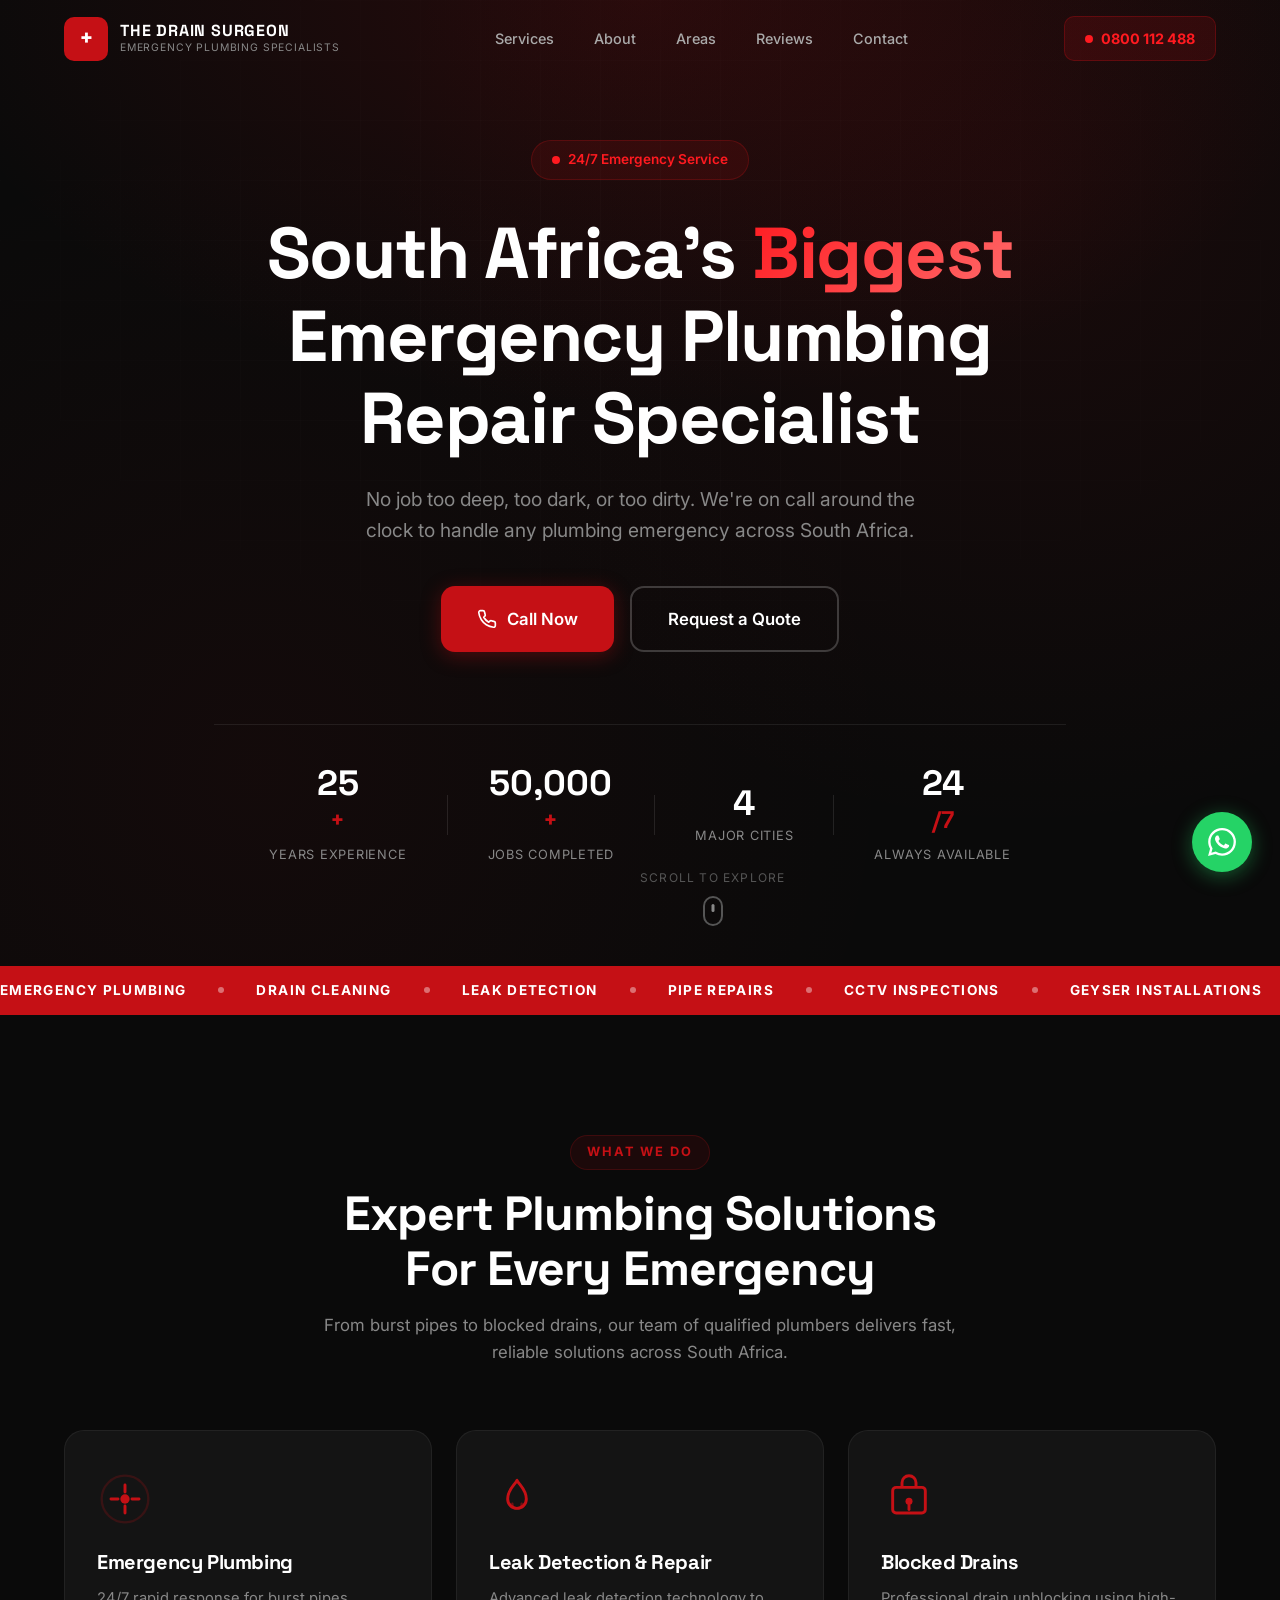
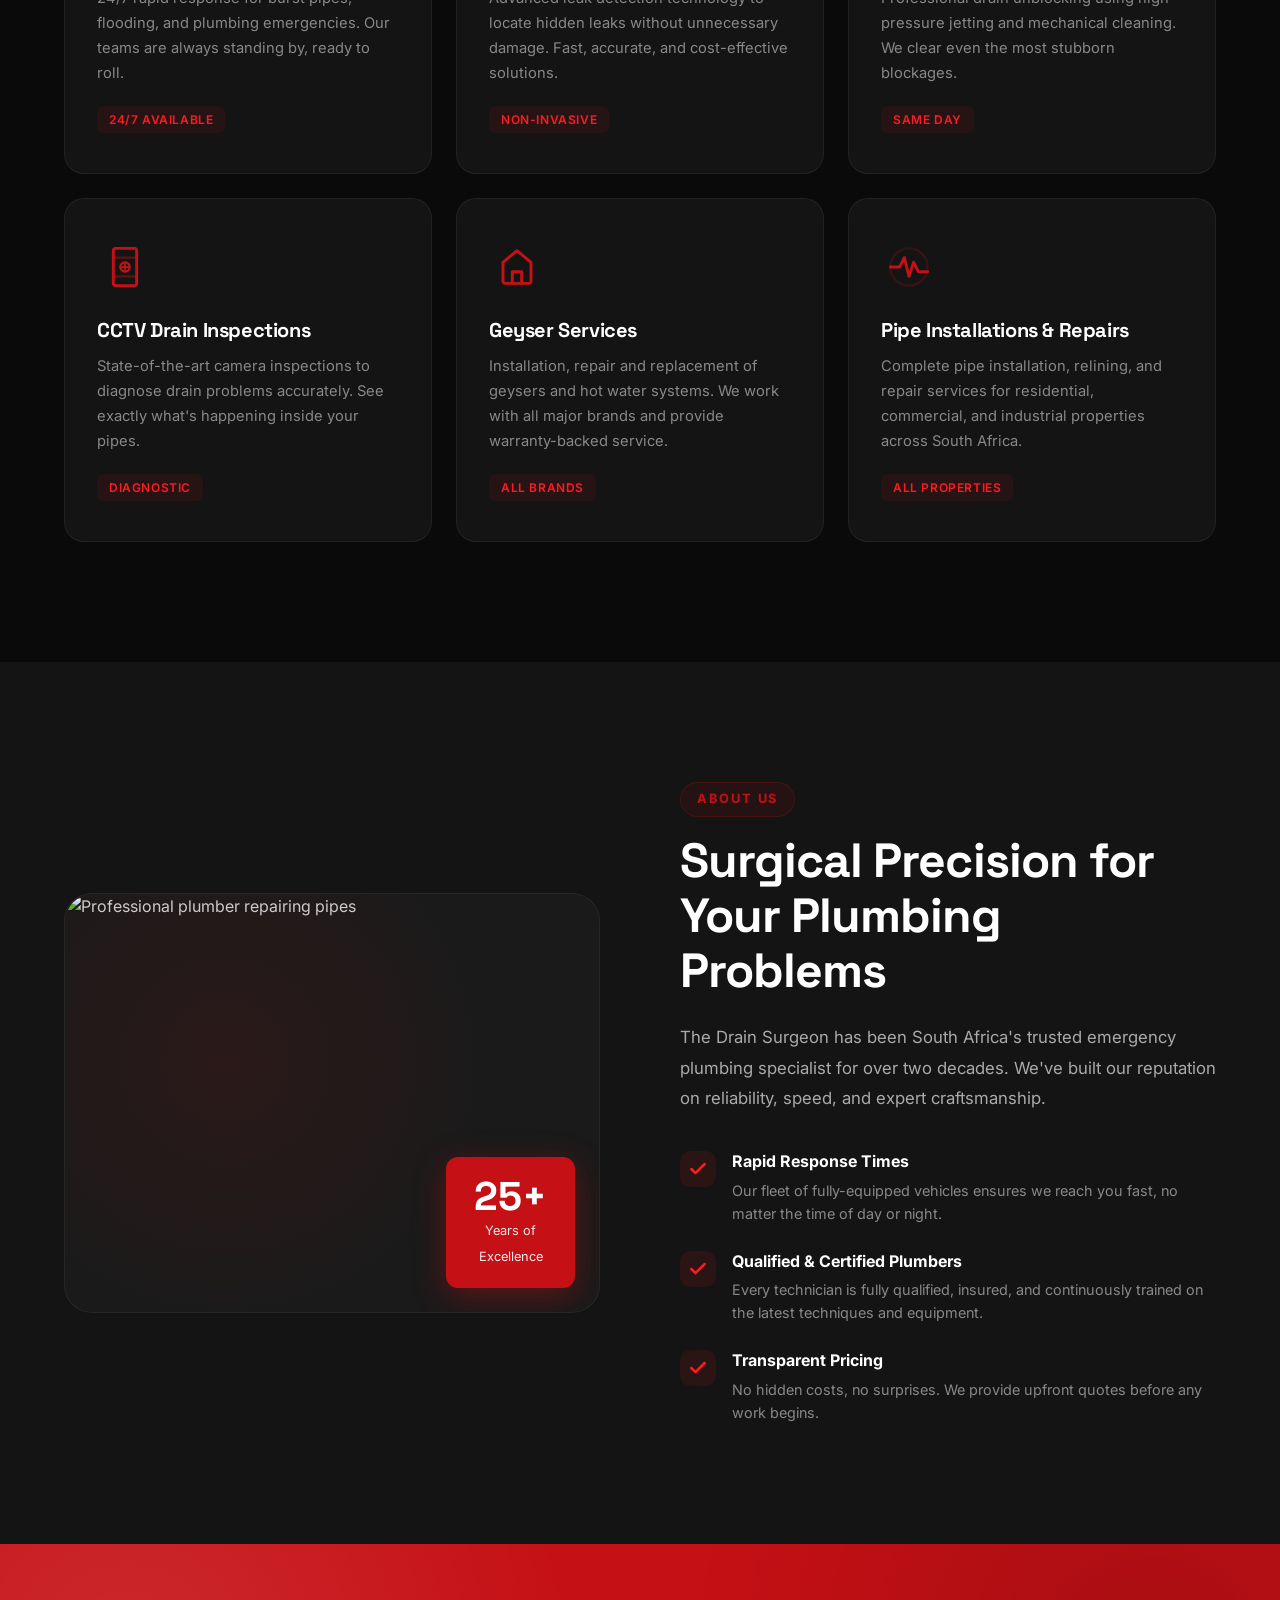
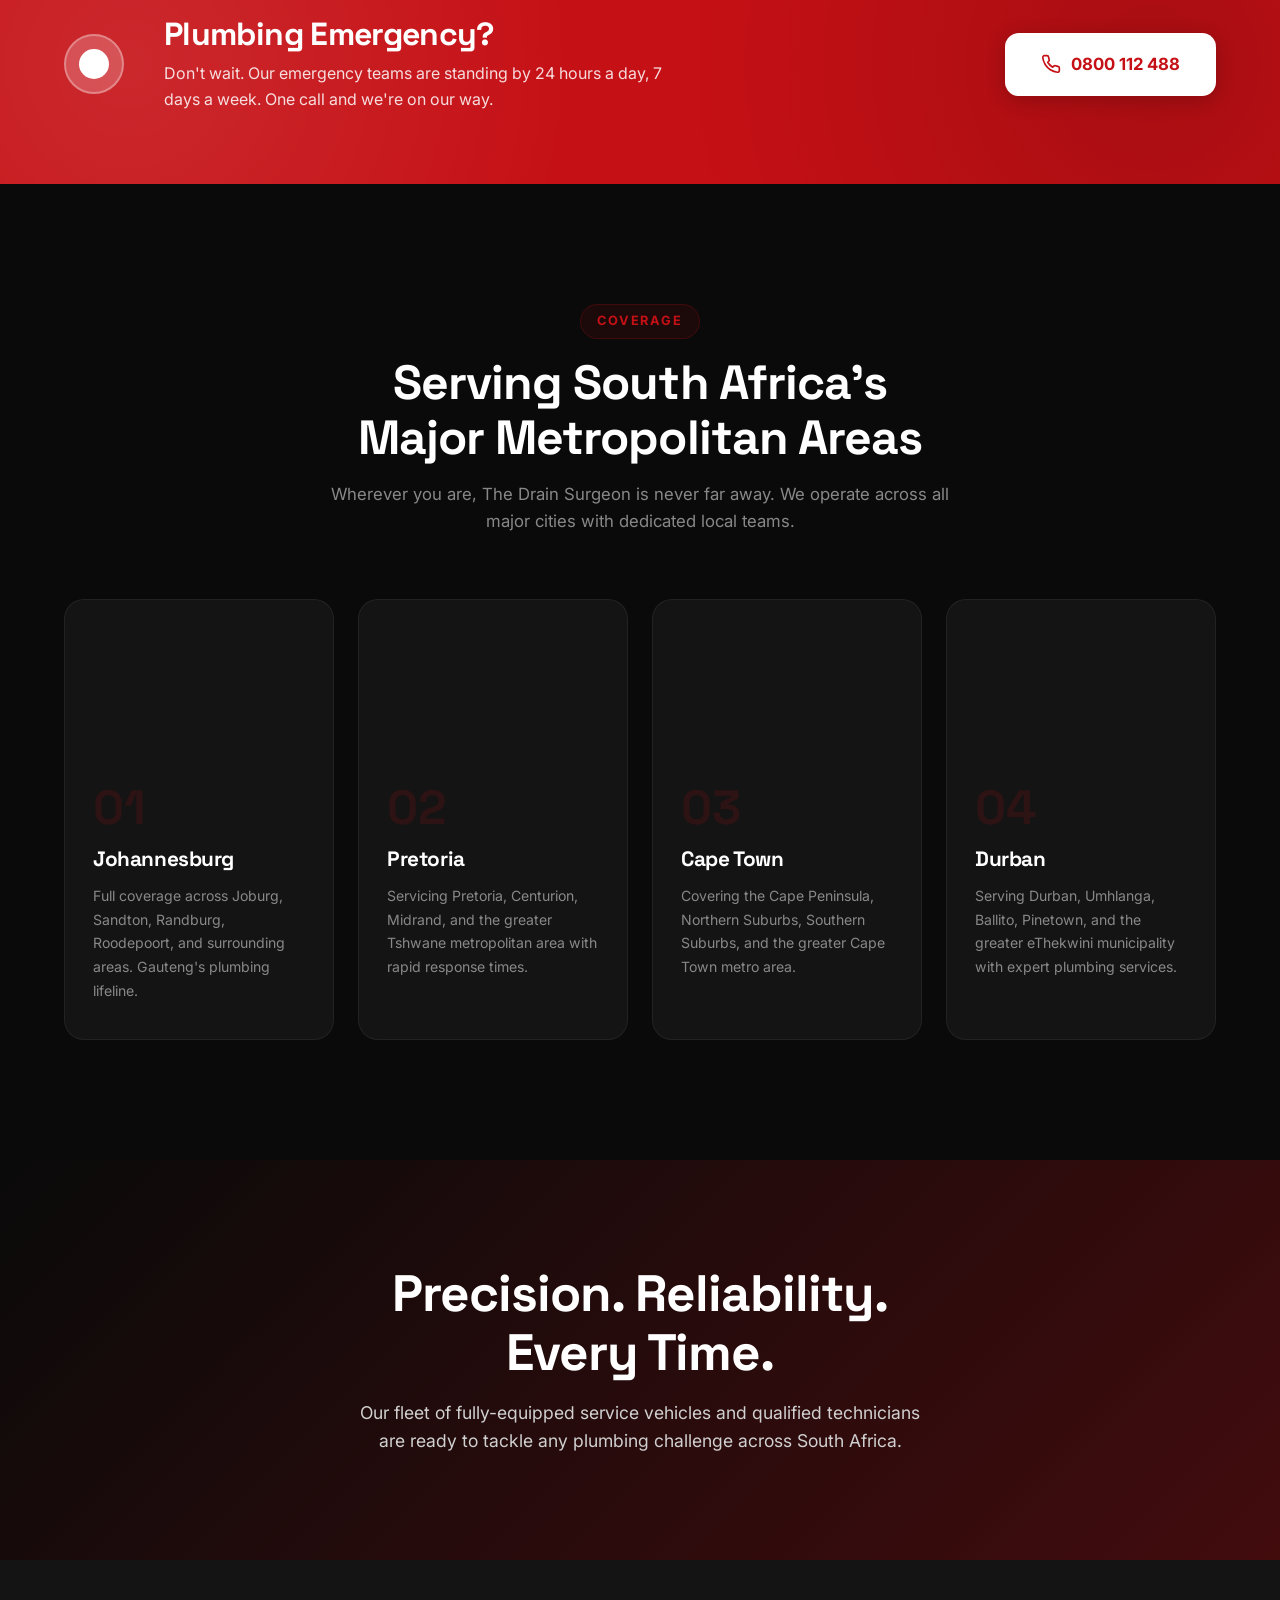
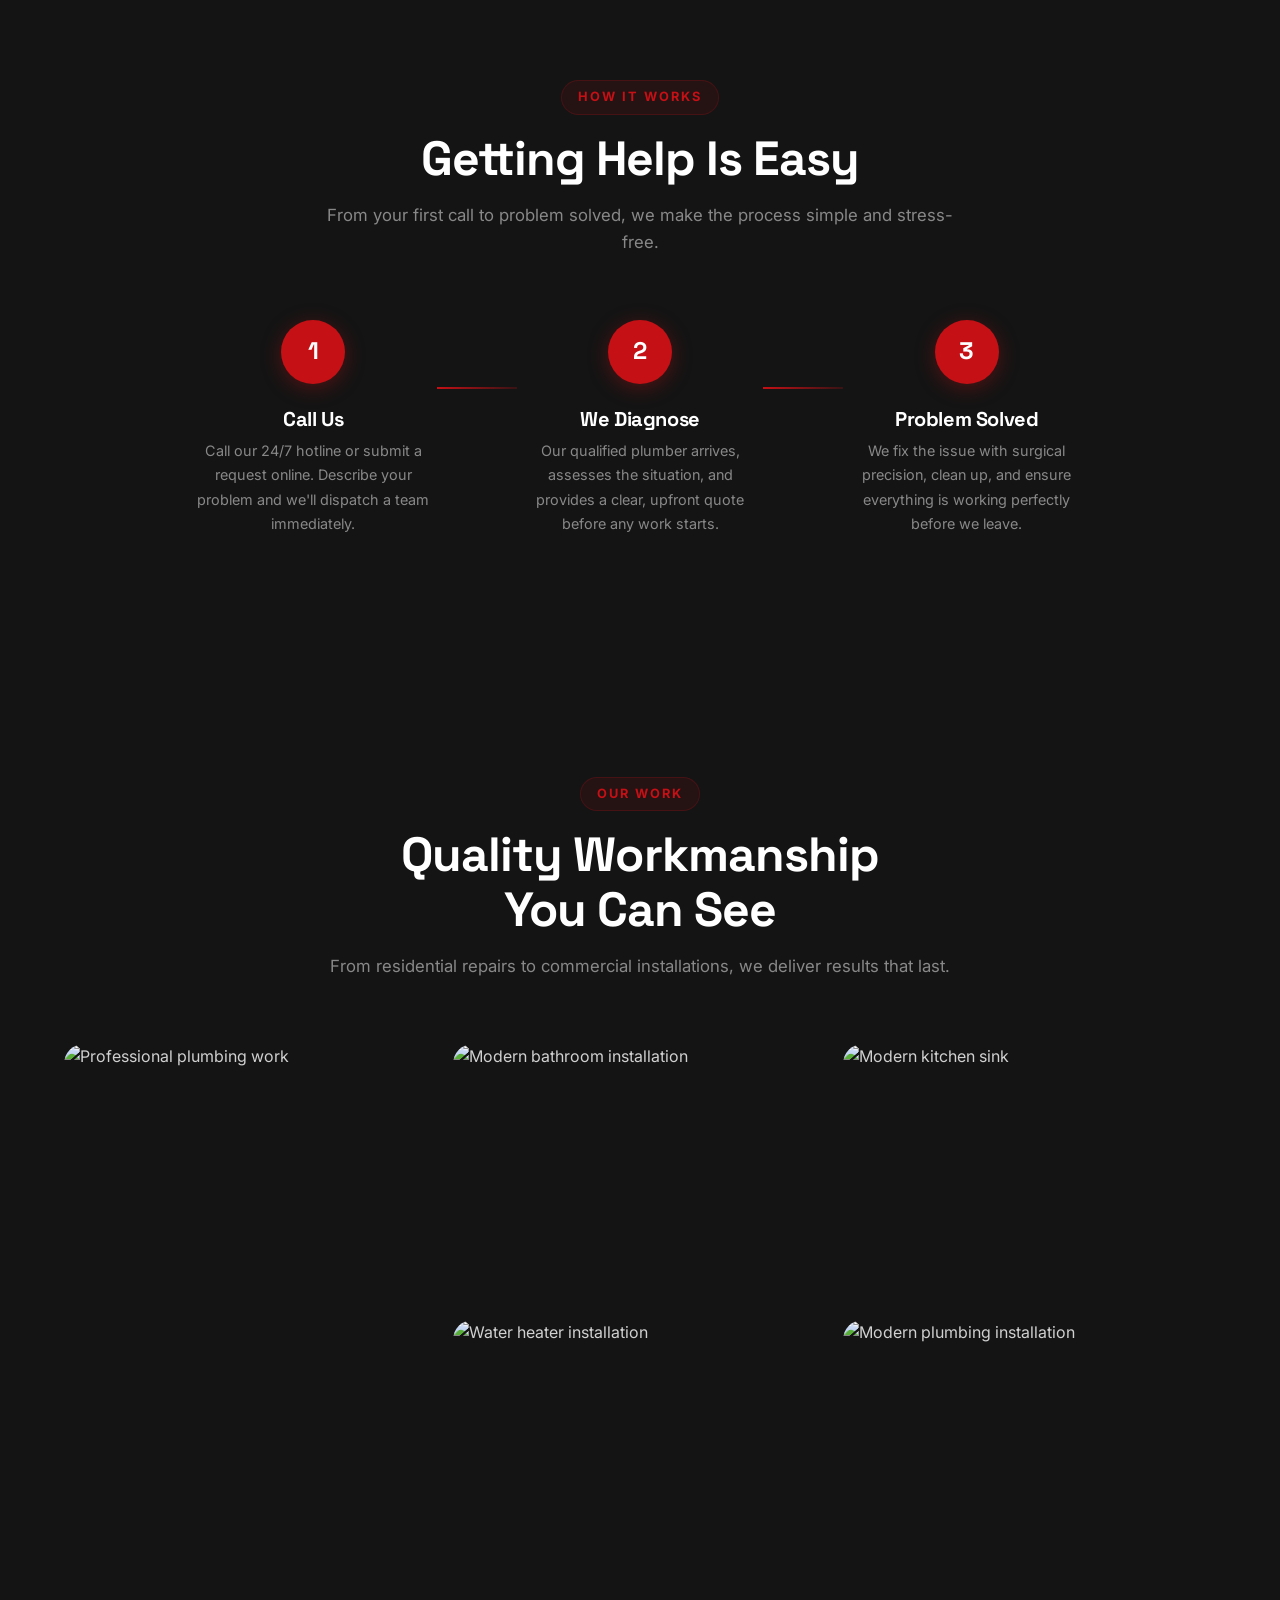
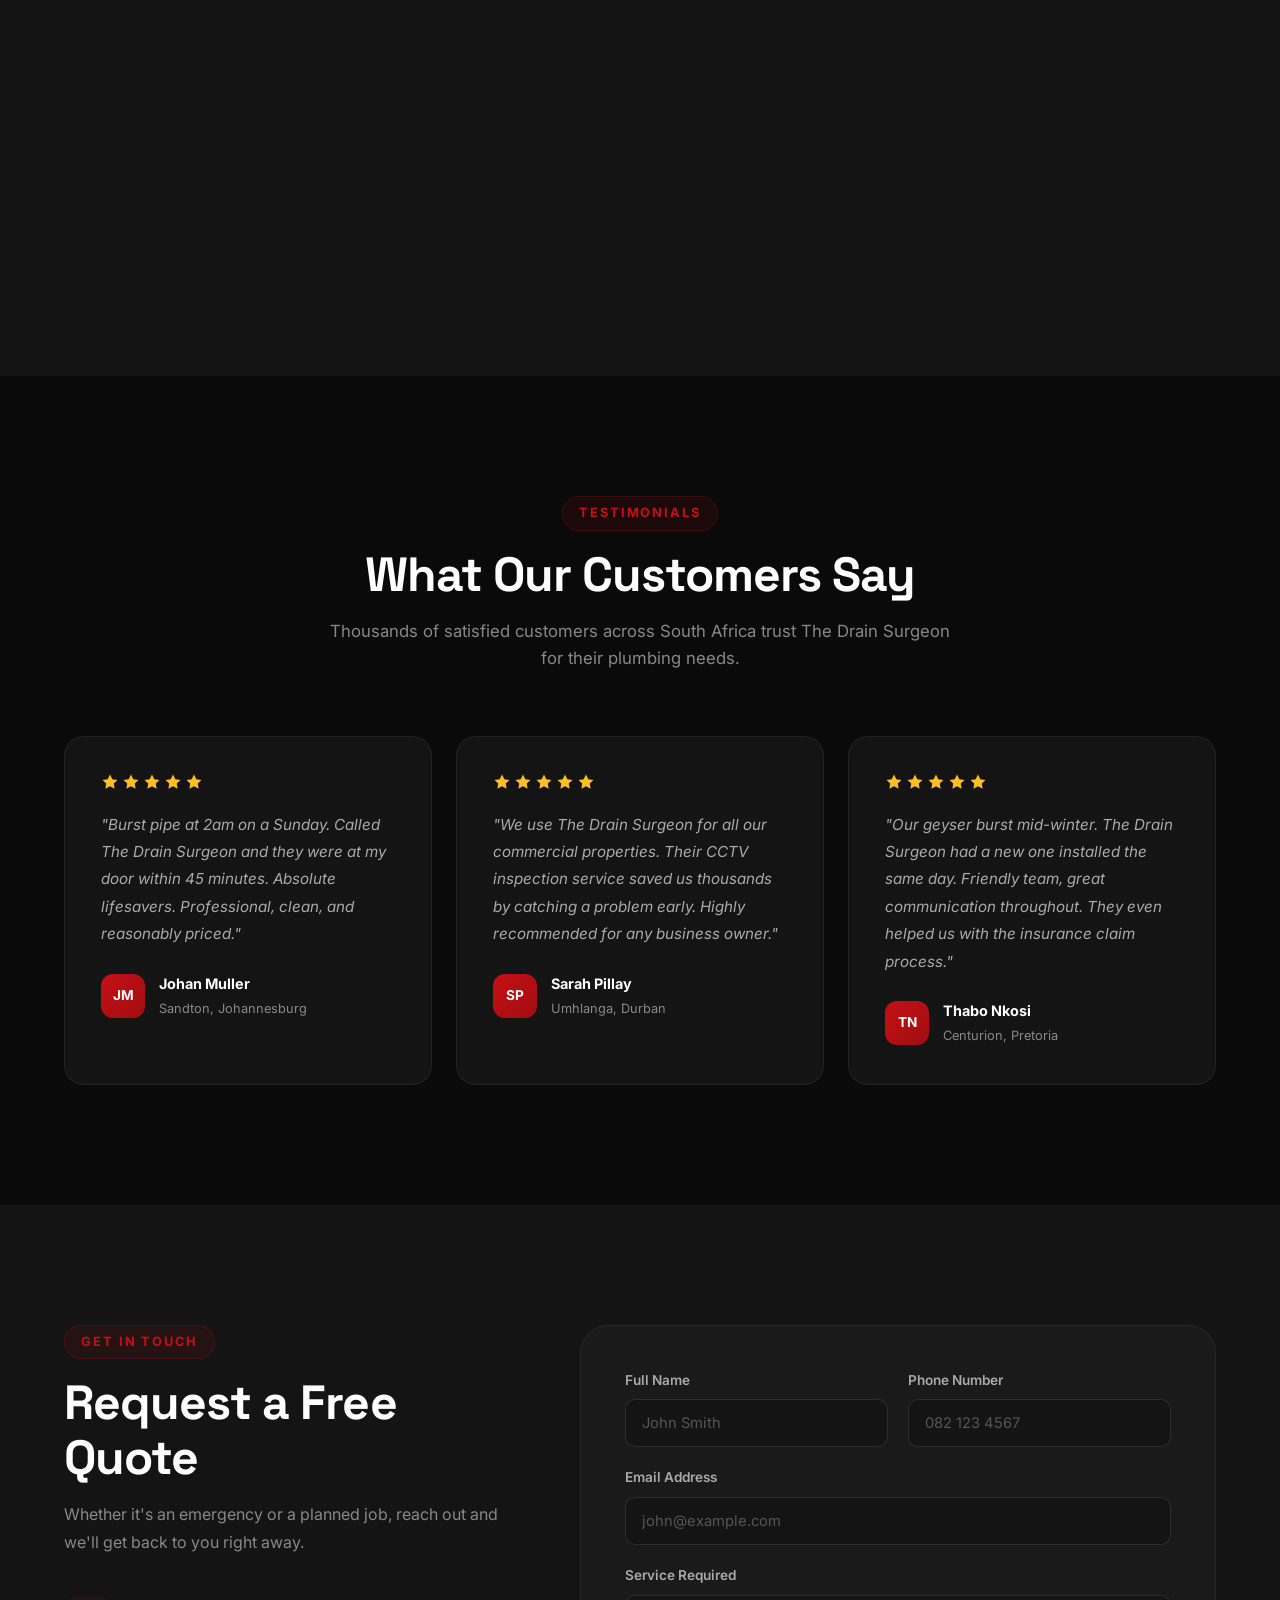
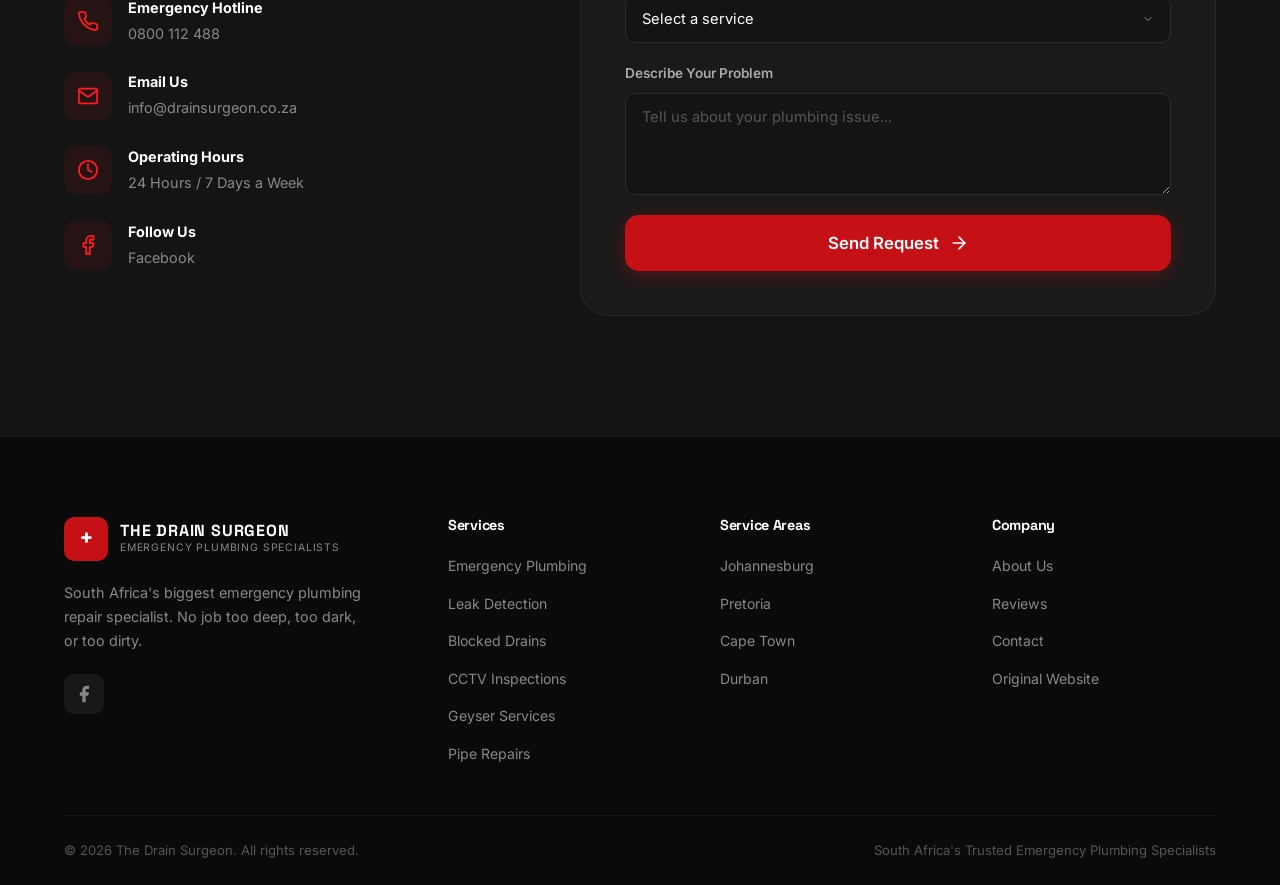
==== commit 3f8bede8: "Add imagery throughout website - hero background, about photo, city images, gallery section, paralla" ====
--- a/index.html
+++ b/index.html
@@ -42,6 +42,7 @@
 
     <!-- Hero Section -->
     <header class="hero" id="hero">
+        <div class="hero-bg-image" style="background-image: url('https://images.unsplash.com/photo-1585704032915-c3400ca199e7?w=1920&q=80&auto=format&fit=crop')"></div>
         <div class="hero-bg-pattern"></div>
         <div class="container hero-content">
             <div class="hero-badge">24/7 Emergency Service</div>
@@ -212,15 +213,7 @@
             <div class="about-grid">
                 <div class="about-visual">
                     <div class="about-image-card">
-                        <div class="about-icon-large">
-                            <svg viewBox="0 0 120 120" fill="none" xmlns="http://www.w3.org/2000/svg">
-                                <circle cx="60" cy="60" r="55" stroke="currentColor" stroke-width="2" opacity="0.15"/>
-                                <circle cx="60" cy="60" r="40" stroke="currentColor" stroke-width="2" opacity="0.1"/>
-                                <path d="M60 25v10M60 85v10M25 60h10M85 60h10" stroke="currentColor" stroke-width="3" stroke-linecap="round"/>
-                                <circle cx="60" cy="60" r="12" stroke="currentColor" stroke-width="3"/>
-                                <path d="M60 48v24M48 60h24" stroke="currentColor" stroke-width="2.5" stroke-linecap="round"/>
-                            </svg>
-                        </div>
+                        <img src="https://images.unsplash.com/photo-1621905251189-08b45d6a269e?w=800&q=80&auto=format&fit=crop" alt="Professional plumber repairing pipes" class="about-photo">
                         <div class="about-badge-card">
                             <span class="badge-number">25+</span>
                             <span class="badge-text">Years of<br>Excellence</span>
@@ -292,30 +285,51 @@
             </div>
             <div class="areas-grid">
                 <div class="area-card" data-aos>
-                    <div class="area-number">01</div>
-                    <h3>Johannesburg</h3>
-                    <p>Full coverage across Joburg, Sandton, Randburg, Roodepoort, and surrounding areas. Gauteng's plumbing lifeline.</p>
+                    <div class="area-card-image" style="background-image: url('https://images.unsplash.com/photo-1577948000111-9c970dfe3743?w=600&q=80&auto=format&fit=crop')"></div>
+                    <div class="area-card-content">
+                        <div class="area-number">01</div>
+                        <h3>Johannesburg</h3>
+                        <p>Full coverage across Joburg, Sandton, Randburg, Roodepoort, and surrounding areas. Gauteng's plumbing lifeline.</p>
+                    </div>
                     <div class="area-line"></div>
                 </div>
                 <div class="area-card" data-aos>
-                    <div class="area-number">02</div>
-                    <h3>Pretoria</h3>
-                    <p>Servicing Pretoria, Centurion, Midrand, and the greater Tshwane metropolitan area with rapid response times.</p>
+                    <div class="area-card-image" style="background-image: url('https://images.unsplash.com/photo-1604348489791-f95132c5d8c0?w=600&q=80&auto=format&fit=crop')"></div>
+                    <div class="area-card-content">
+                        <div class="area-number">02</div>
+                        <h3>Pretoria</h3>
+                        <p>Servicing Pretoria, Centurion, Midrand, and the greater Tshwane metropolitan area with rapid response times.</p>
+                    </div>
                     <div class="area-line"></div>
                 </div>
                 <div class="area-card" data-aos>
-                    <div class="area-number">03</div>
-                    <h3>Cape Town</h3>
-                    <p>Covering the Cape Peninsula, Northern Suburbs, Southern Suburbs, and the greater Cape Town metro area.</p>
+                    <div class="area-card-image" style="background-image: url('https://images.unsplash.com/photo-1580060839134-75a5edca2e99?w=600&q=80&auto=format&fit=crop')"></div>
+                    <div class="area-card-content">
+                        <div class="area-number">03</div>
+                        <h3>Cape Town</h3>
+                        <p>Covering the Cape Peninsula, Northern Suburbs, Southern Suburbs, and the greater Cape Town metro area.</p>
+                    </div>
                     <div class="area-line"></div>
                 </div>
                 <div class="area-card" data-aos>
-                    <div class="area-number">04</div>
-                    <h3>Durban</h3>
-                    <p>Serving Durban, Umhlanga, Ballito, Pinetown, and the greater eThekwini municipality with expert plumbing services.</p>
+                    <div class="area-card-image" style="background-image: url('https://images.unsplash.com/photo-1656776832783-c1671a7ad521?w=600&q=80&auto=format&fit=crop')"></div>
+                    <div class="area-card-content">
+                        <div class="area-number">04</div>
+                        <h3>Durban</h3>
+                        <p>Serving Durban, Umhlanga, Ballito, Pinetown, and the greater eThekwini municipality with expert plumbing services.</p>
+                    </div>
                     <div class="area-line"></div>
                 </div>
             </div>
+        </div>
+    </section>
+
+    <!-- Parallax Image Break -->
+    <section class="parallax-section" style="background-image: url('https://images.unsplash.com/photo-1504328345606-18bbc8c9d7d1?w=1920&q=80&auto=format&fit=crop')">
+        <div class="parallax-overlay"></div>
+        <div class="container parallax-content">
+            <h2>Precision. Reliability.<br>Every Time.</h2>
+            <p>Our fleet of fully-equipped service vehicles and qualified technicians are ready to tackle any plumbing challenge across South Africa.</p>
         </div>
     </section>
 
@@ -349,6 +363,49 @@
                     <div class="step-content">
                         <h3>Problem Solved</h3>
                         <p>We fix the issue with surgical precision, clean up, and ensure everything is working perfectly before we leave.</p>
+                    </div>
+                </div>
+            </div>
+        </div>
+    </section>
+
+    <!-- Gallery Section -->
+    <section class="gallery">
+        <div class="container">
+            <div class="section-header">
+                <span class="section-label">Our Work</span>
+                <h2>Quality Workmanship<br>You Can See</h2>
+                <p>From residential repairs to commercial installations, we deliver results that last.</p>
+            </div>
+            <div class="gallery-grid">
+                <div class="gallery-item gallery-item-large" data-aos>
+                    <img src="https://images.unsplash.com/photo-1585704032915-c3400ca199e7?w=800&q=80&auto=format&fit=crop" alt="Professional plumbing work" loading="lazy">
+                    <div class="gallery-overlay">
+                        <span>Pipe Installation</span>
+                    </div>
+                </div>
+                <div class="gallery-item" data-aos>
+                    <img src="https://images.unsplash.com/photo-1584622650111-993a426fbf0a?w=600&q=80&auto=format&fit=crop" alt="Modern bathroom installation" loading="lazy">
+                    <div class="gallery-overlay">
+                        <span>Bathroom Fitting</span>
+                    </div>
+                </div>
+                <div class="gallery-item" data-aos>
+                    <img src="https://images.unsplash.com/photo-1556909114-f6e7ad7d3136?w=600&q=80&auto=format&fit=crop" alt="Modern kitchen sink" loading="lazy">
+                    <div class="gallery-overlay">
+                        <span>Kitchen Plumbing</span>
+                    </div>
+                </div>
+                <div class="gallery-item" data-aos>
+                    <img src="https://images.unsplash.com/photo-1607472586893-edb57bdc0e39?w=600&q=80&auto=format&fit=crop" alt="Water heater installation" loading="lazy">
+                    <div class="gallery-overlay">
+                        <span>Geyser Installation</span>
+                    </div>
+                </div>
+                <div class="gallery-item gallery-item-large" data-aos>
+                    <img src="https://images.unsplash.com/photo-1613214049841-028981a1e936?w=800&q=80&auto=format&fit=crop" alt="Modern plumbing installation" loading="lazy">
+                    <div class="gallery-overlay">
+                        <span>Water Systems</span>
                     </div>
                 </div>
             </div>
--- a/styles.css
+++ b/styles.css
@@ -318,6 +318,16 @@
     overflow: hidden;
 }
 
+.hero-bg-image {
+    position: absolute;
+    inset: 0;
+    background-size: cover;
+    background-position: center;
+    background-repeat: no-repeat;
+    opacity: 0.2;
+    filter: brightness(0.6);
+}
+
 .hero-bg-pattern {
     position: absolute;
     inset: 0;
@@ -632,18 +642,17 @@
     position: absolute;
     inset: 0;
     background: radial-gradient(circle at 30% 40%, rgba(197, 16, 21, 0.1), transparent 60%);
-}
-
-.about-icon-large {
-    width: 180px;
-    height: 180px;
-    color: var(--red);
-    animation: slowSpin 30s linear infinite;
-}
-
-@keyframes slowSpin {
-    from { transform: rotate(0deg); }
-    to { transform: rotate(360deg); }
+    z-index: 1;
+    border-radius: var(--radius-xl);
+}
+
+.about-photo {
+    width: 100%;
+    height: 100%;
+    object-fit: cover;
+    border-radius: var(--radius-xl);
+    position: absolute;
+    inset: 0;
 }
 
 .about-badge-card {
@@ -812,7 +821,6 @@
     background: var(--dark-2);
     border: 1px solid rgba(255,255,255,0.06);
     border-radius: var(--radius-lg);
-    padding: 36px 28px;
     transition: all 0.4s ease;
     position: relative;
     overflow: hidden;
@@ -1231,6 +1239,124 @@
 .whatsapp-float:hover {
     transform: scale(1.1);
     box-shadow: 0 6px 28px rgba(37, 211, 102, 0.5);
+}
+
+/* --- Parallax Section --- */
+.parallax-section {
+    position: relative;
+    min-height: 400px;
+    display: flex;
+    align-items: center;
+    justify-content: center;
+    background-size: cover;
+    background-position: center;
+    background-attachment: fixed;
+    background-repeat: no-repeat;
+}
+
+.parallax-overlay {
+    position: absolute;
+    inset: 0;
+    background: linear-gradient(135deg, rgba(10, 10, 10, 0.85), rgba(197, 16, 21, 0.3));
+}
+
+.parallax-content {
+    position: relative;
+    text-align: center;
+    padding: 80px 24px;
+}
+
+.parallax-content h2 {
+    font-size: clamp(2rem, 4vw, 3.2rem);
+    margin-bottom: 16px;
+}
+
+.parallax-content p {
+    color: var(--gray-200);
+    font-size: 1.1rem;
+    max-width: 560px;
+    margin: 0 auto;
+}
+
+/* --- Area Card Images --- */
+.area-card {
+    overflow: hidden;
+    padding: 0;
+}
+
+.area-card-image {
+    height: 160px;
+    background-size: cover;
+    background-position: center;
+    position: relative;
+}
+
+.area-card-image::after {
+    content: '';
+    position: absolute;
+    inset: 0;
+    background: linear-gradient(to bottom, transparent 30%, var(--dark-2) 100%);
+}
+
+.area-card-content {
+    padding: 24px 28px 36px;
+}
+
+/* --- Gallery --- */
+.gallery {
+    padding: 120px 0;
+    background: var(--dark-2);
+}
+
+.gallery-grid {
+    display: grid;
+    grid-template-columns: repeat(3, 1fr);
+    grid-auto-rows: 260px;
+    gap: 16px;
+}
+
+.gallery-item {
+    position: relative;
+    border-radius: var(--radius-lg);
+    overflow: hidden;
+    cursor: pointer;
+}
+
+.gallery-item-large {
+    grid-row: span 2;
+}
+
+.gallery-item img {
+    width: 100%;
+    height: 100%;
+    object-fit: cover;
+    transition: transform 0.6s cubic-bezier(0.4, 0, 0.2, 1);
+}
+
+.gallery-item:hover img {
+    transform: scale(1.08);
+}
+
+.gallery-overlay {
+    position: absolute;
+    inset: 0;
+    background: linear-gradient(to top, rgba(0,0,0,0.7) 0%, transparent 60%);
+    display: flex;
+    align-items: flex-end;
+    padding: 24px;
+    opacity: 0;
+    transition: opacity 0.4s ease;
+}
+
+.gallery-item:hover .gallery-overlay {
+    opacity: 1;
+}
+
+.gallery-overlay span {
+    color: var(--white);
+    font-weight: 700;
+    font-size: 1.05rem;
+    letter-spacing: 0.02em;
 }
 
 /* --- Scroll Animations --- */
@@ -1350,6 +1476,19 @@
         grid-template-columns: 1fr;
     }
 
+    .gallery-grid {
+        grid-template-columns: 1fr 1fr;
+        grid-auto-rows: 200px;
+    }
+
+    .gallery-item-large {
+        grid-row: span 1;
+    }
+
+    .parallax-section {
+        background-attachment: scroll;
+    }
+
     .emergency-content {
         flex-direction: column;
         text-align: center;
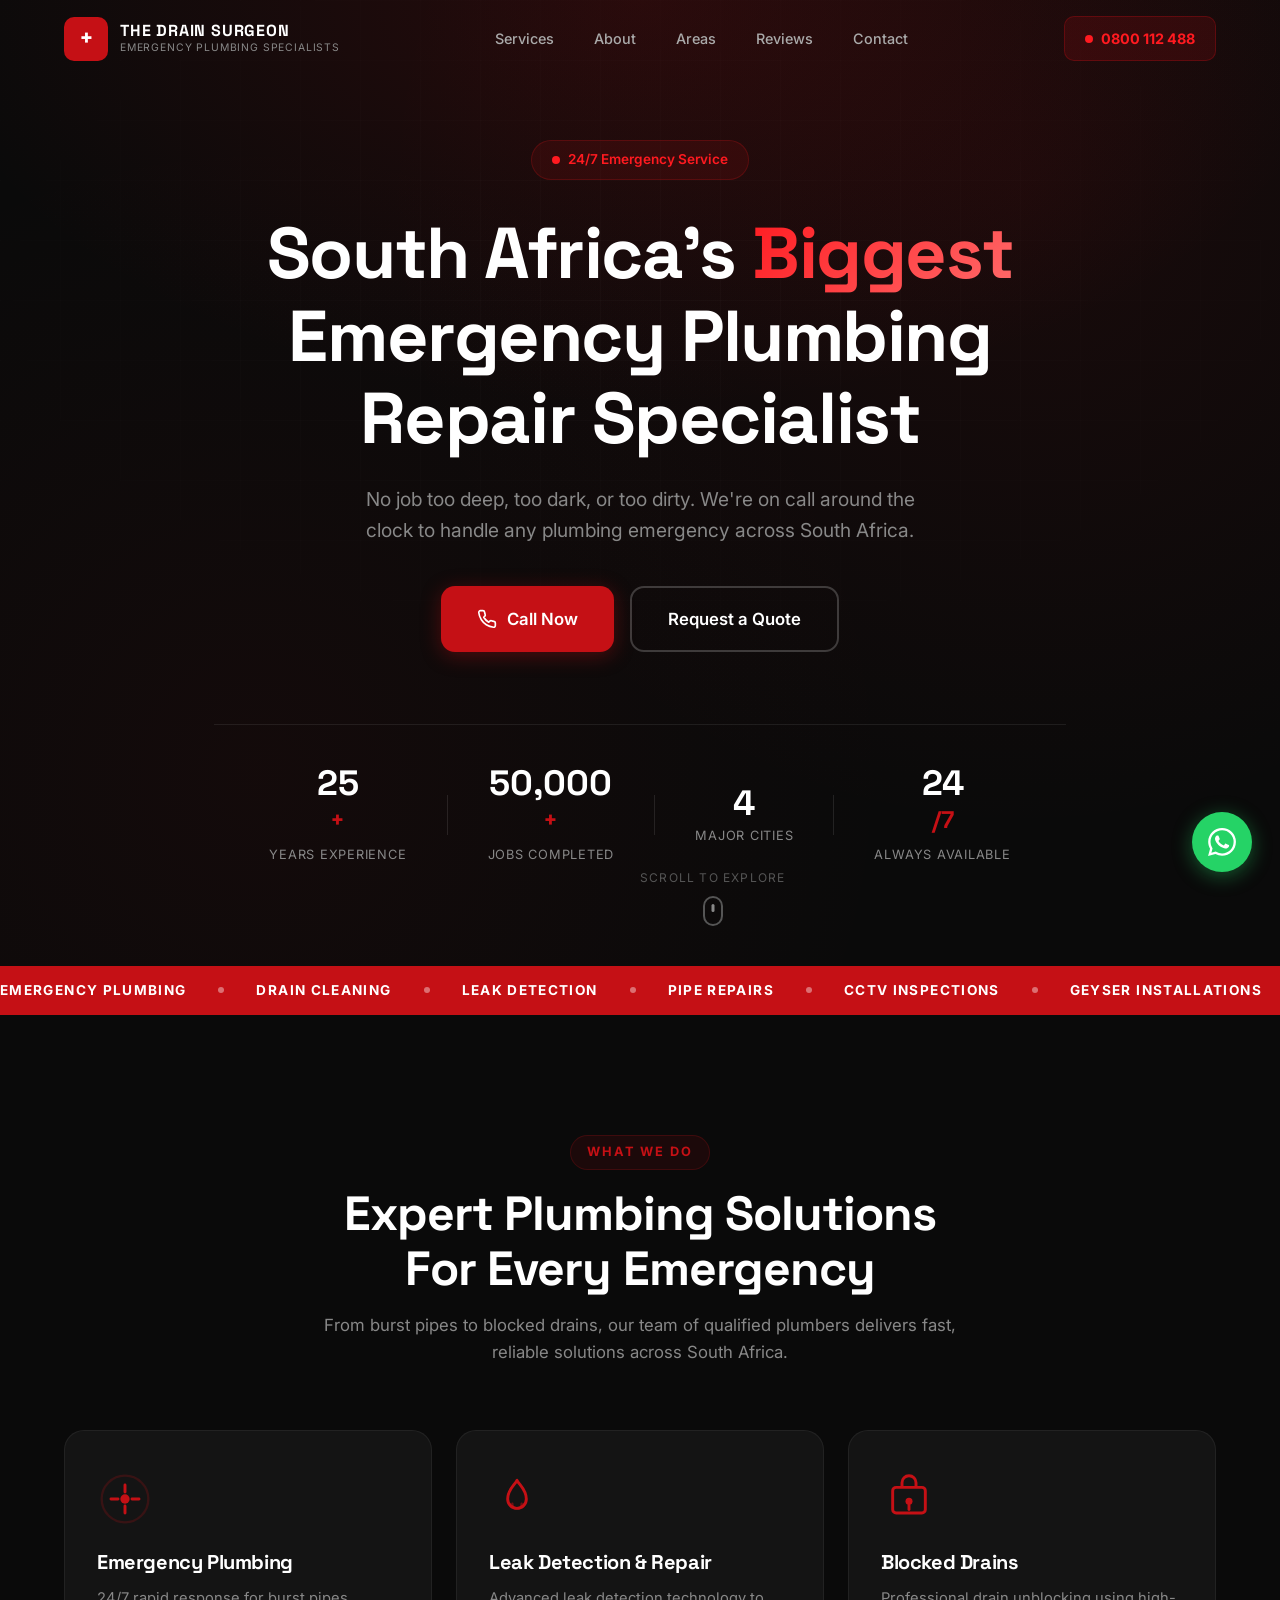
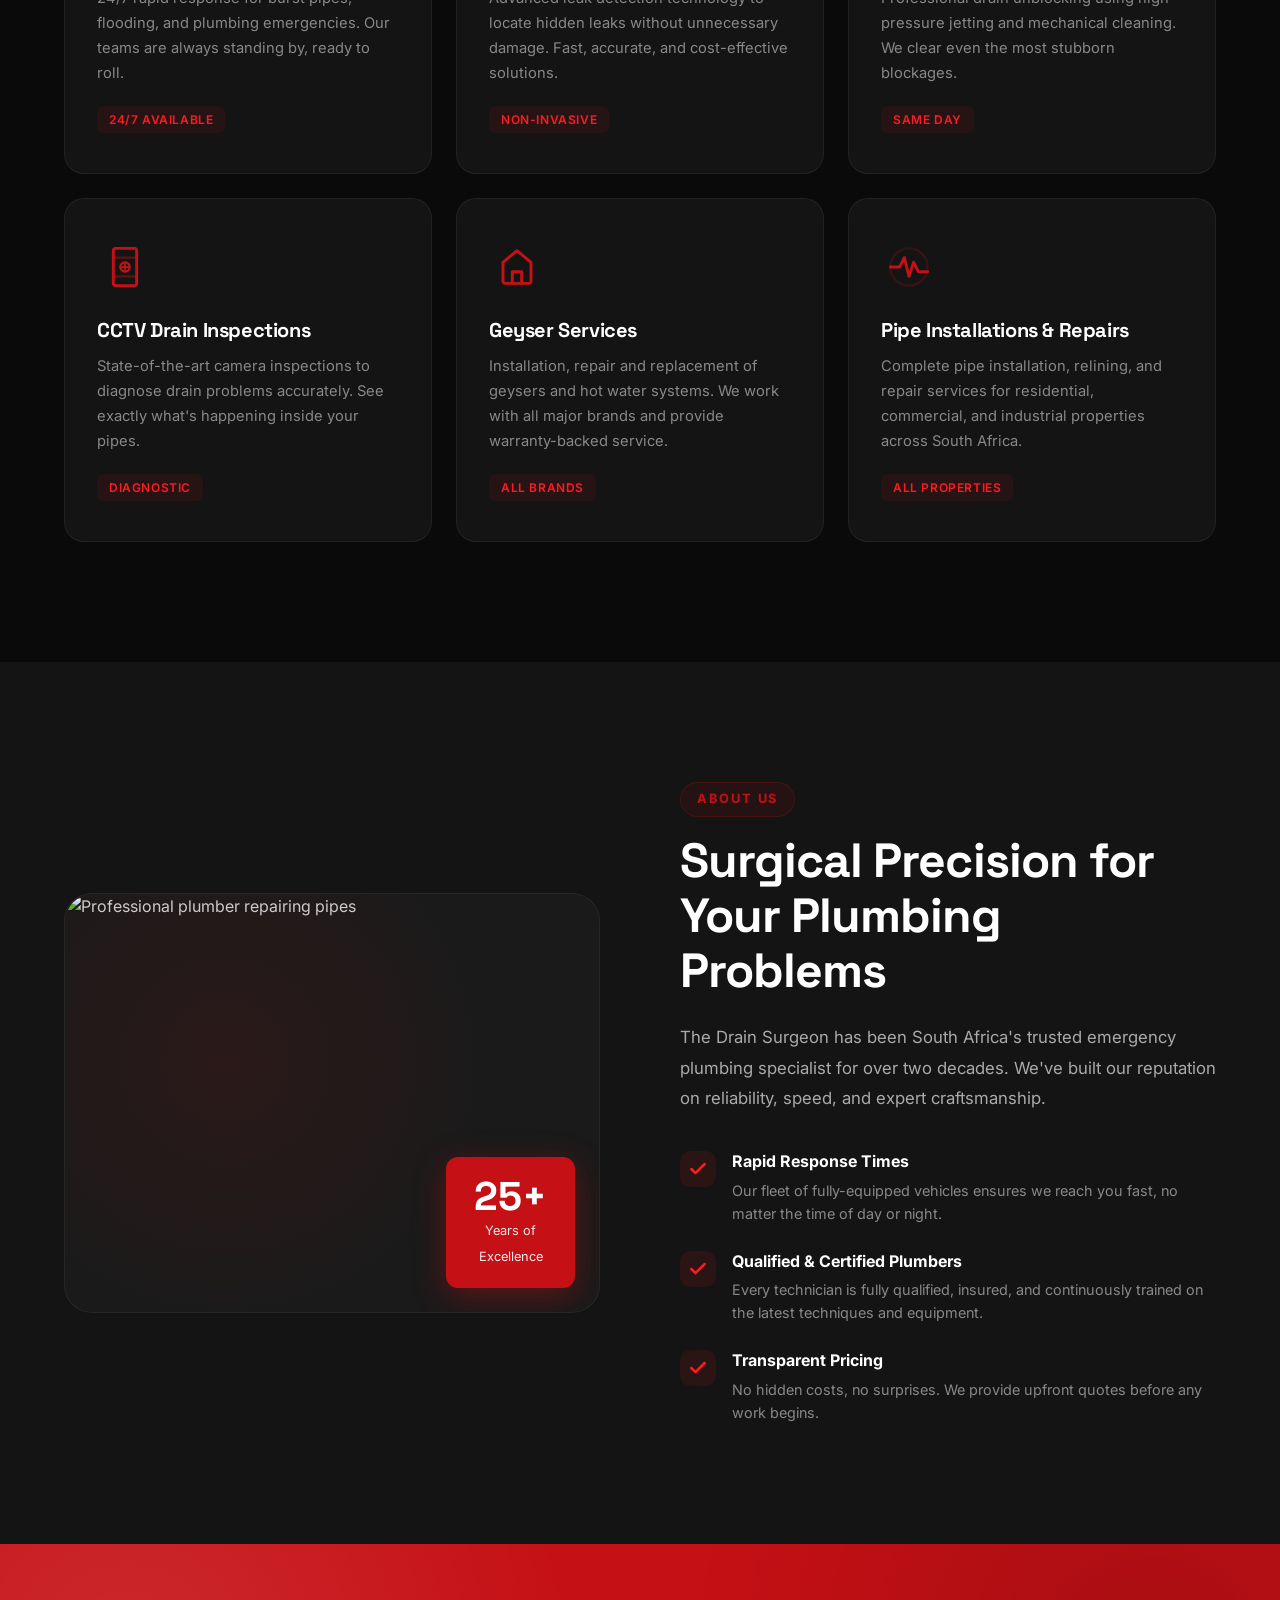
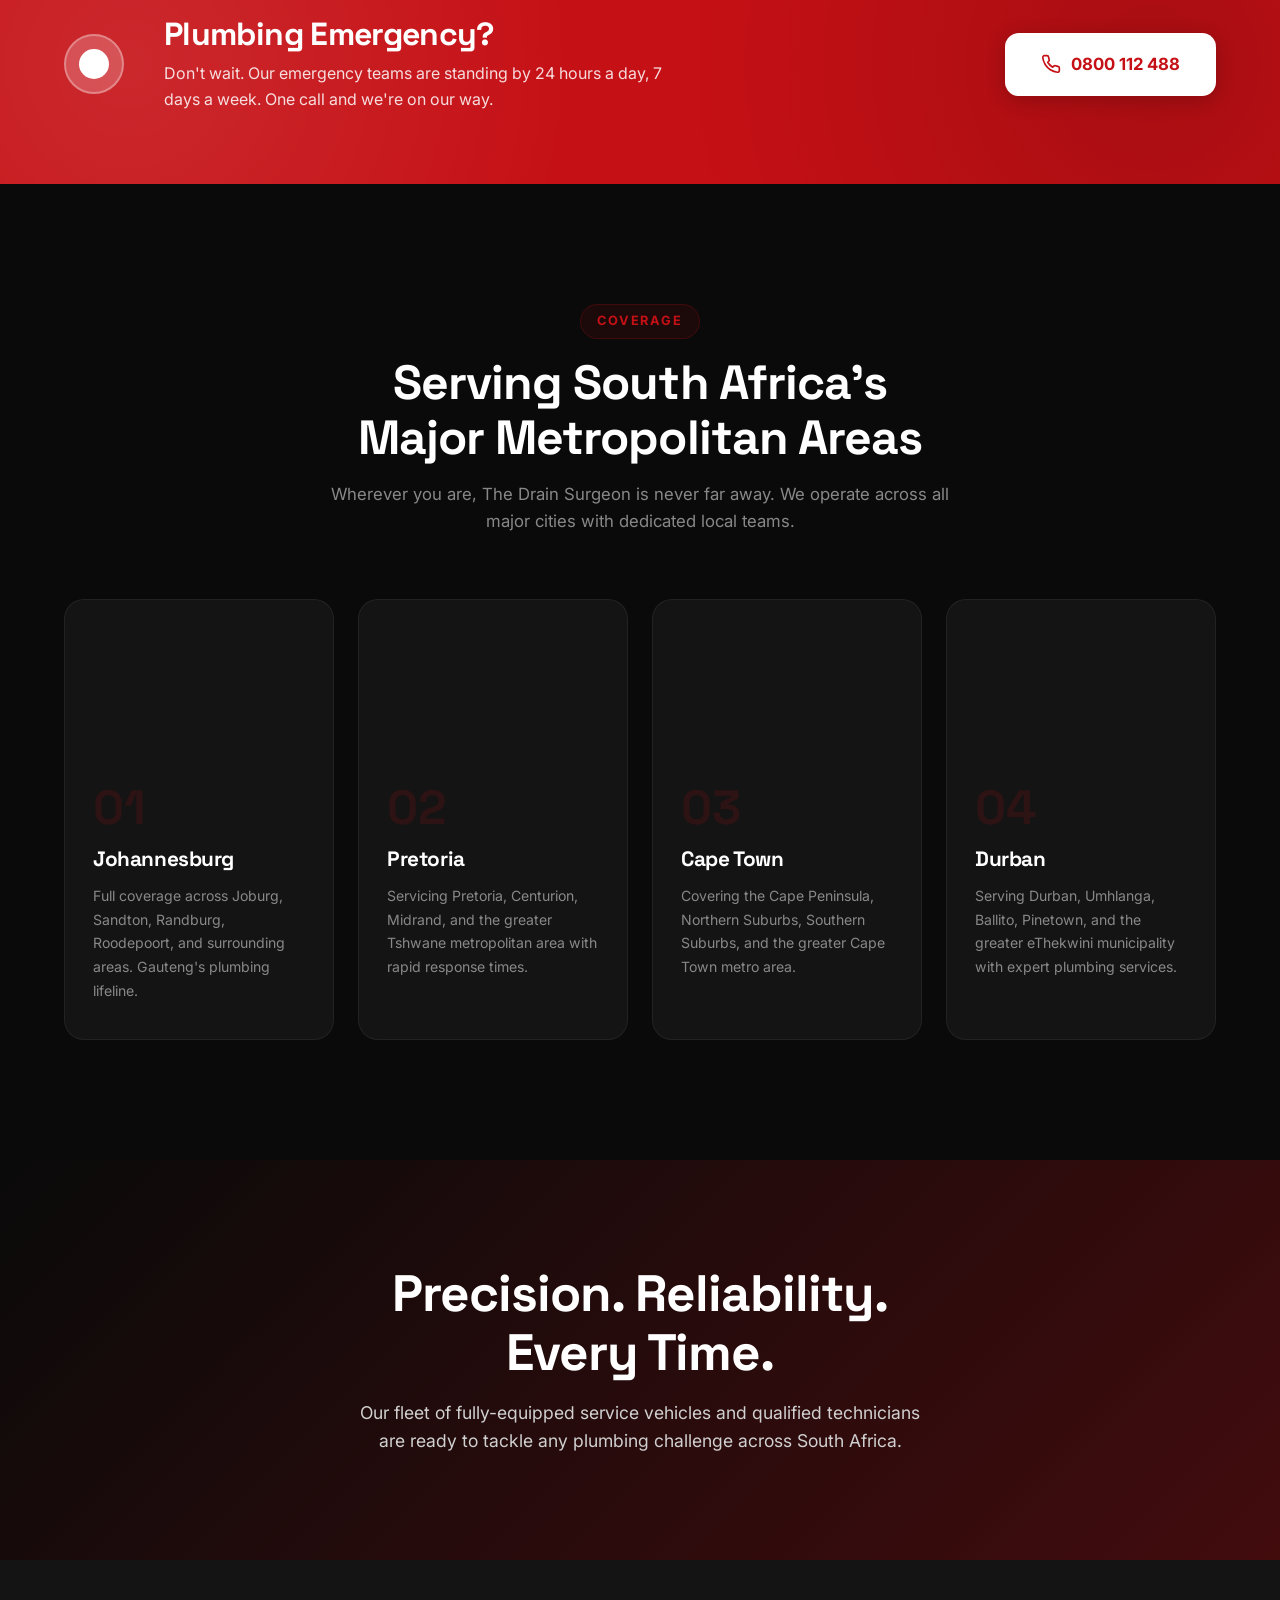
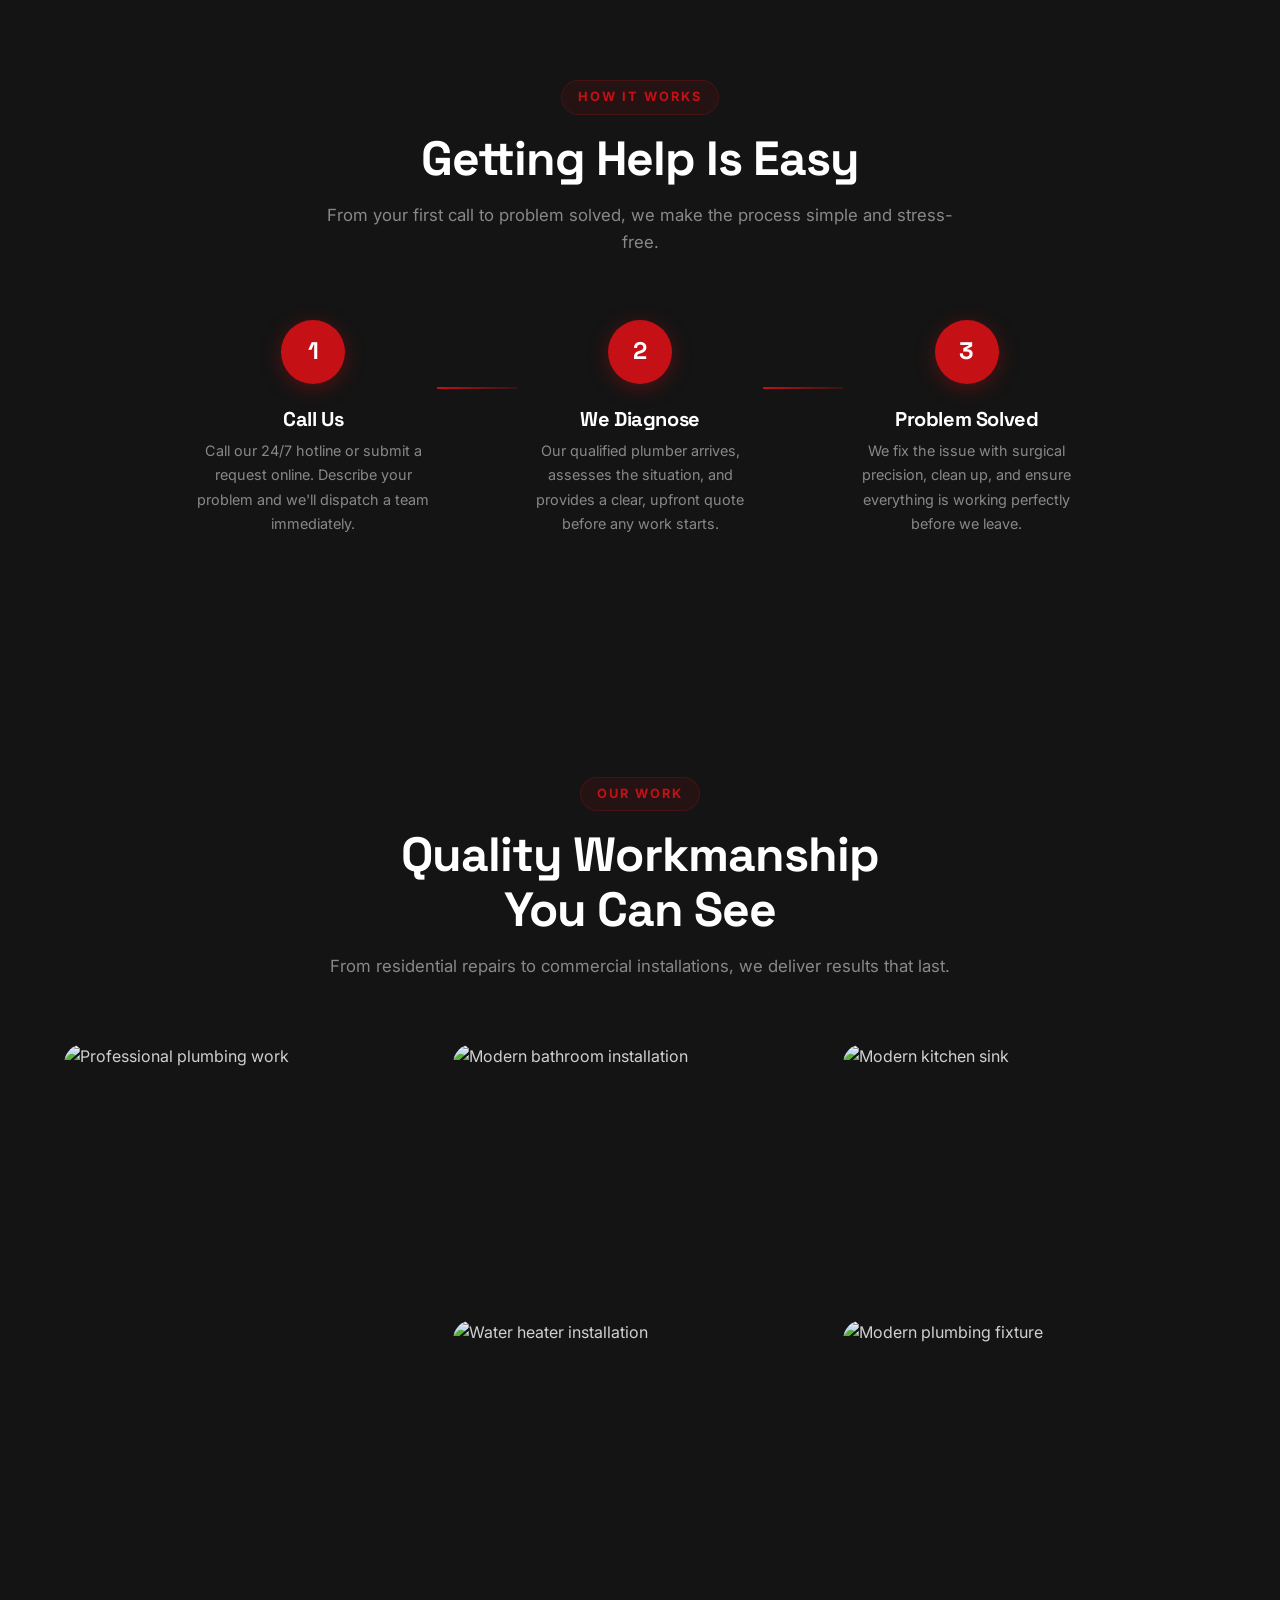
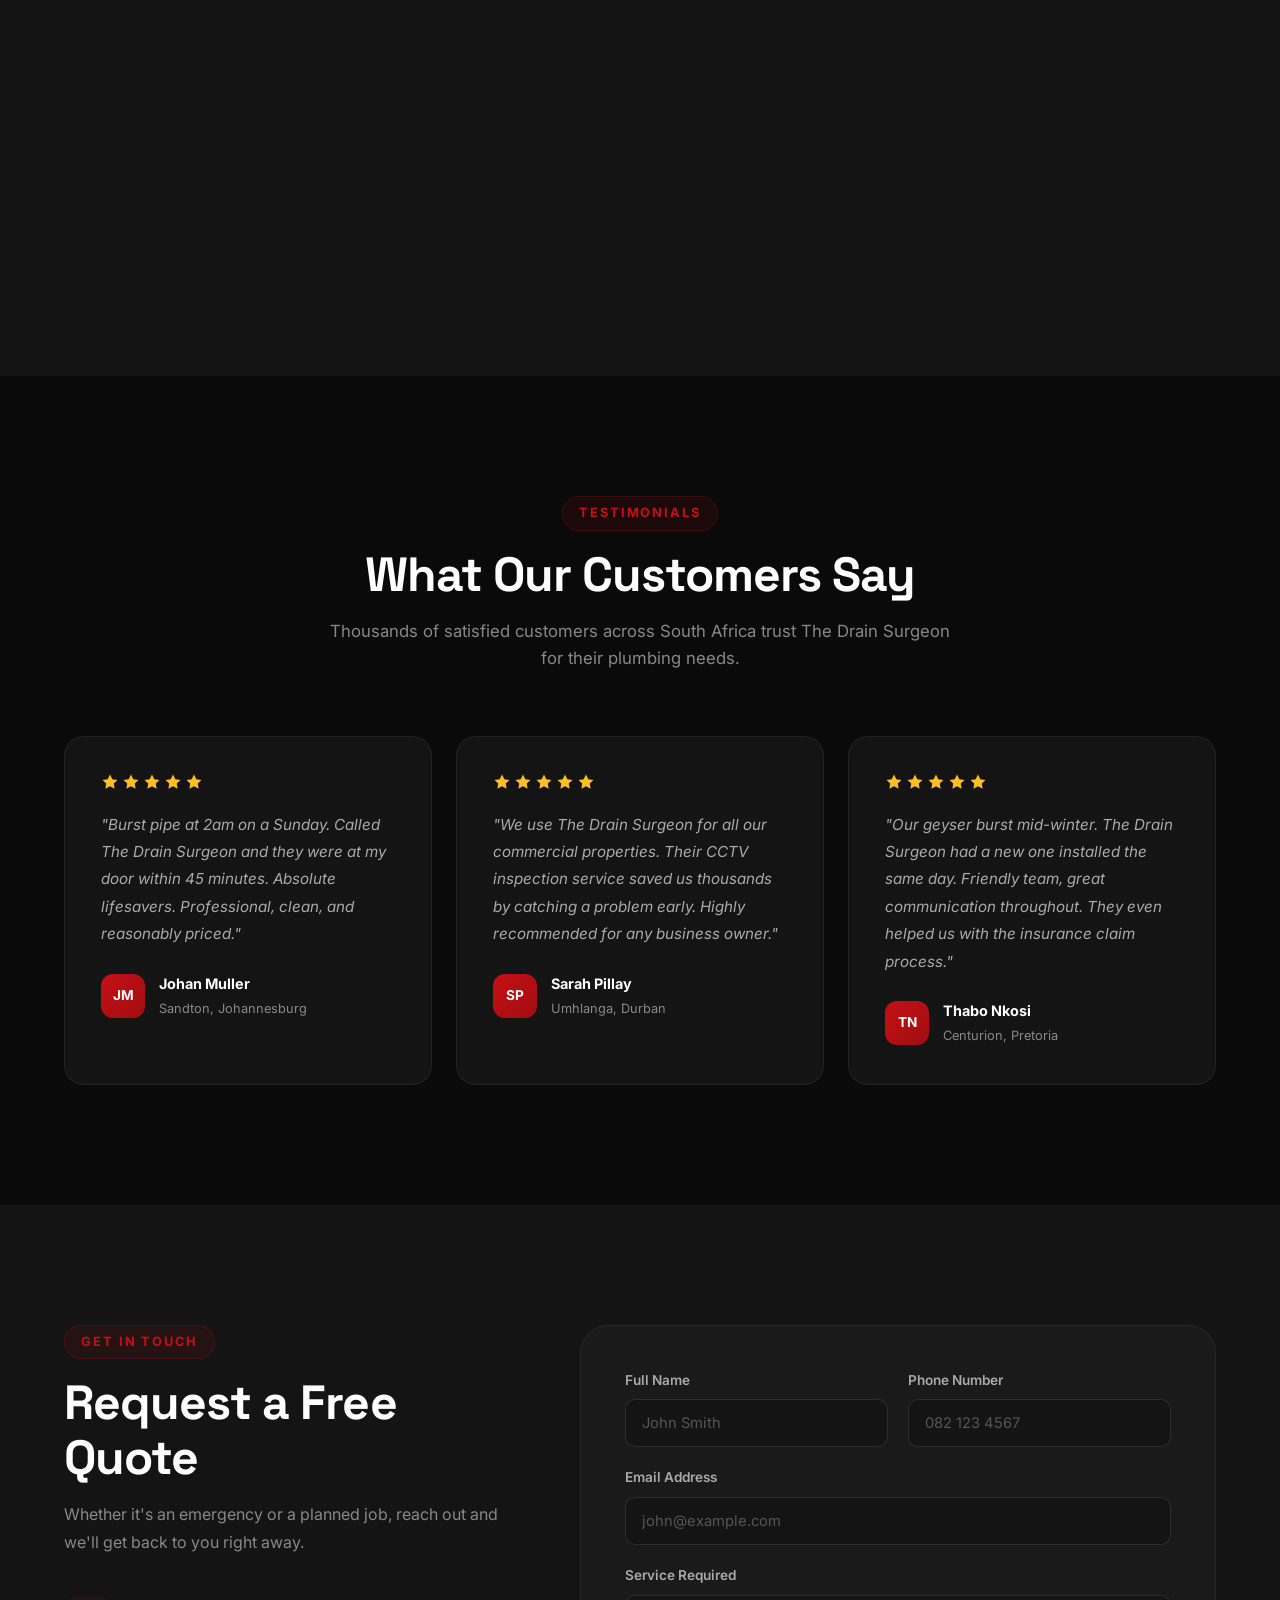
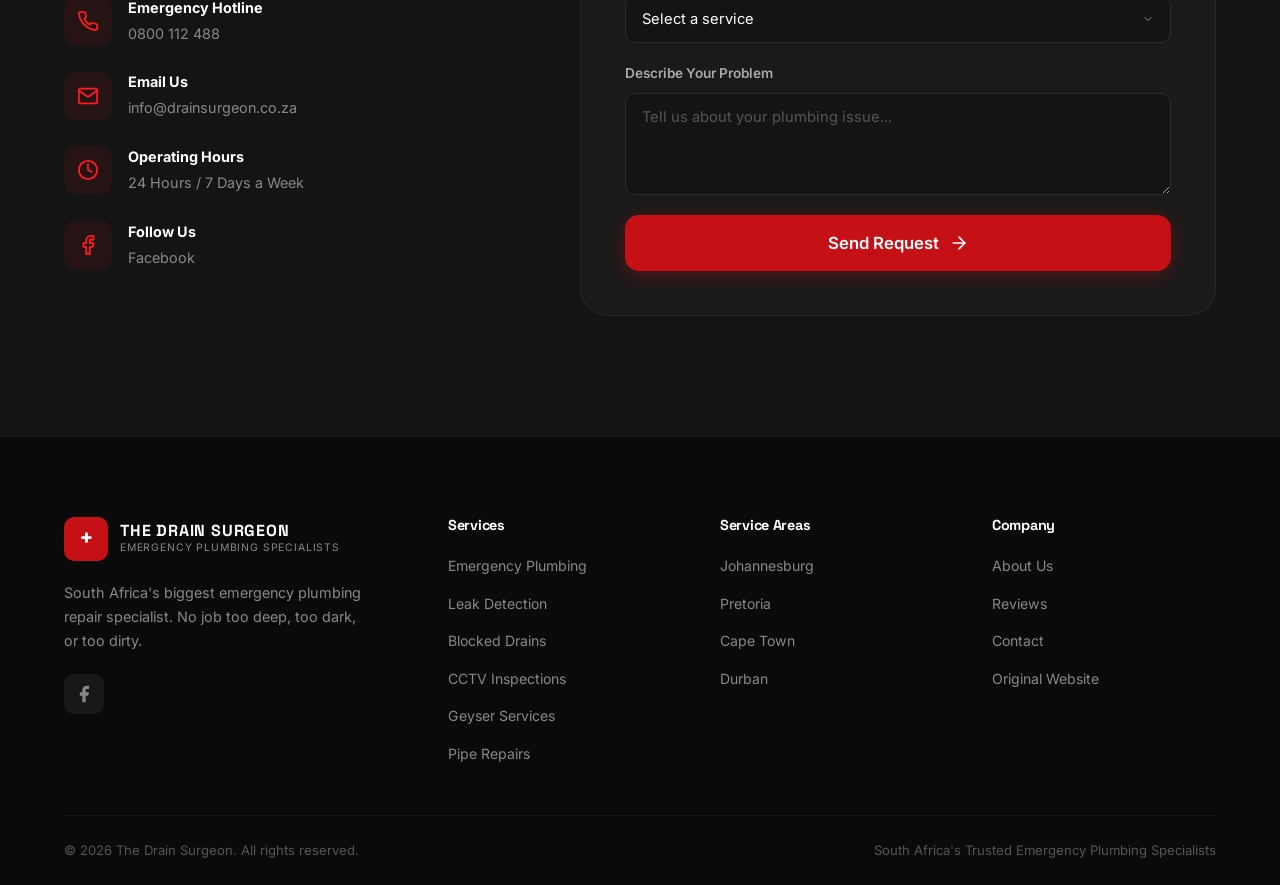
==== commit bef8f5cb: "Fix broken gallery image URL" ====
--- a/index.html
+++ b/index.html
@@ -403,7 +403,7 @@
                     </div>
                 </div>
                 <div class="gallery-item gallery-item-large" data-aos>
-                    <img src="https://images.unsplash.com/photo-1613214049841-028981a1e936?w=800&q=80&auto=format&fit=crop" alt="Modern plumbing installation" loading="lazy">
+                    <img src="https://images.unsplash.com/photo-1613849925387-6e7f31f0cf40?w=800&q=80&auto=format&fit=crop" alt="Modern plumbing fixture" loading="lazy">
                     <div class="gallery-overlay">
                         <span>Water Systems</span>
                     </div>
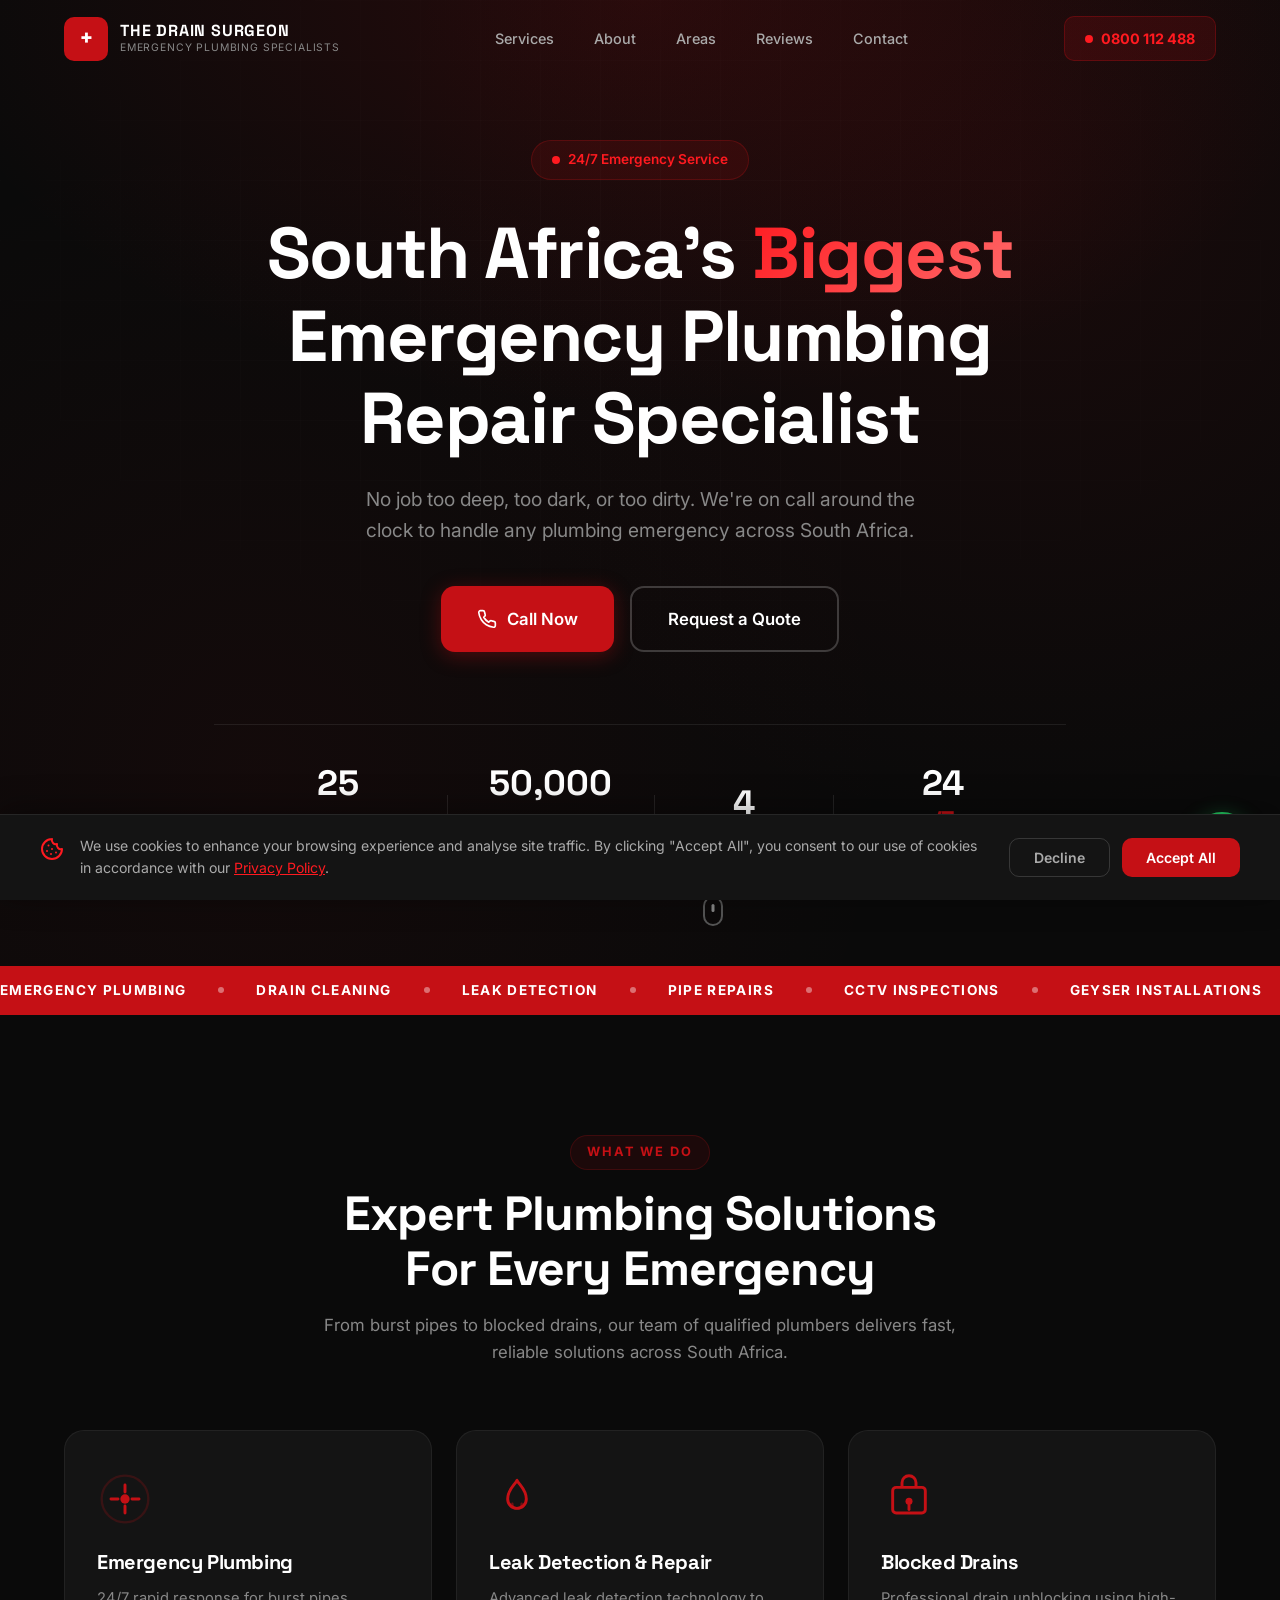
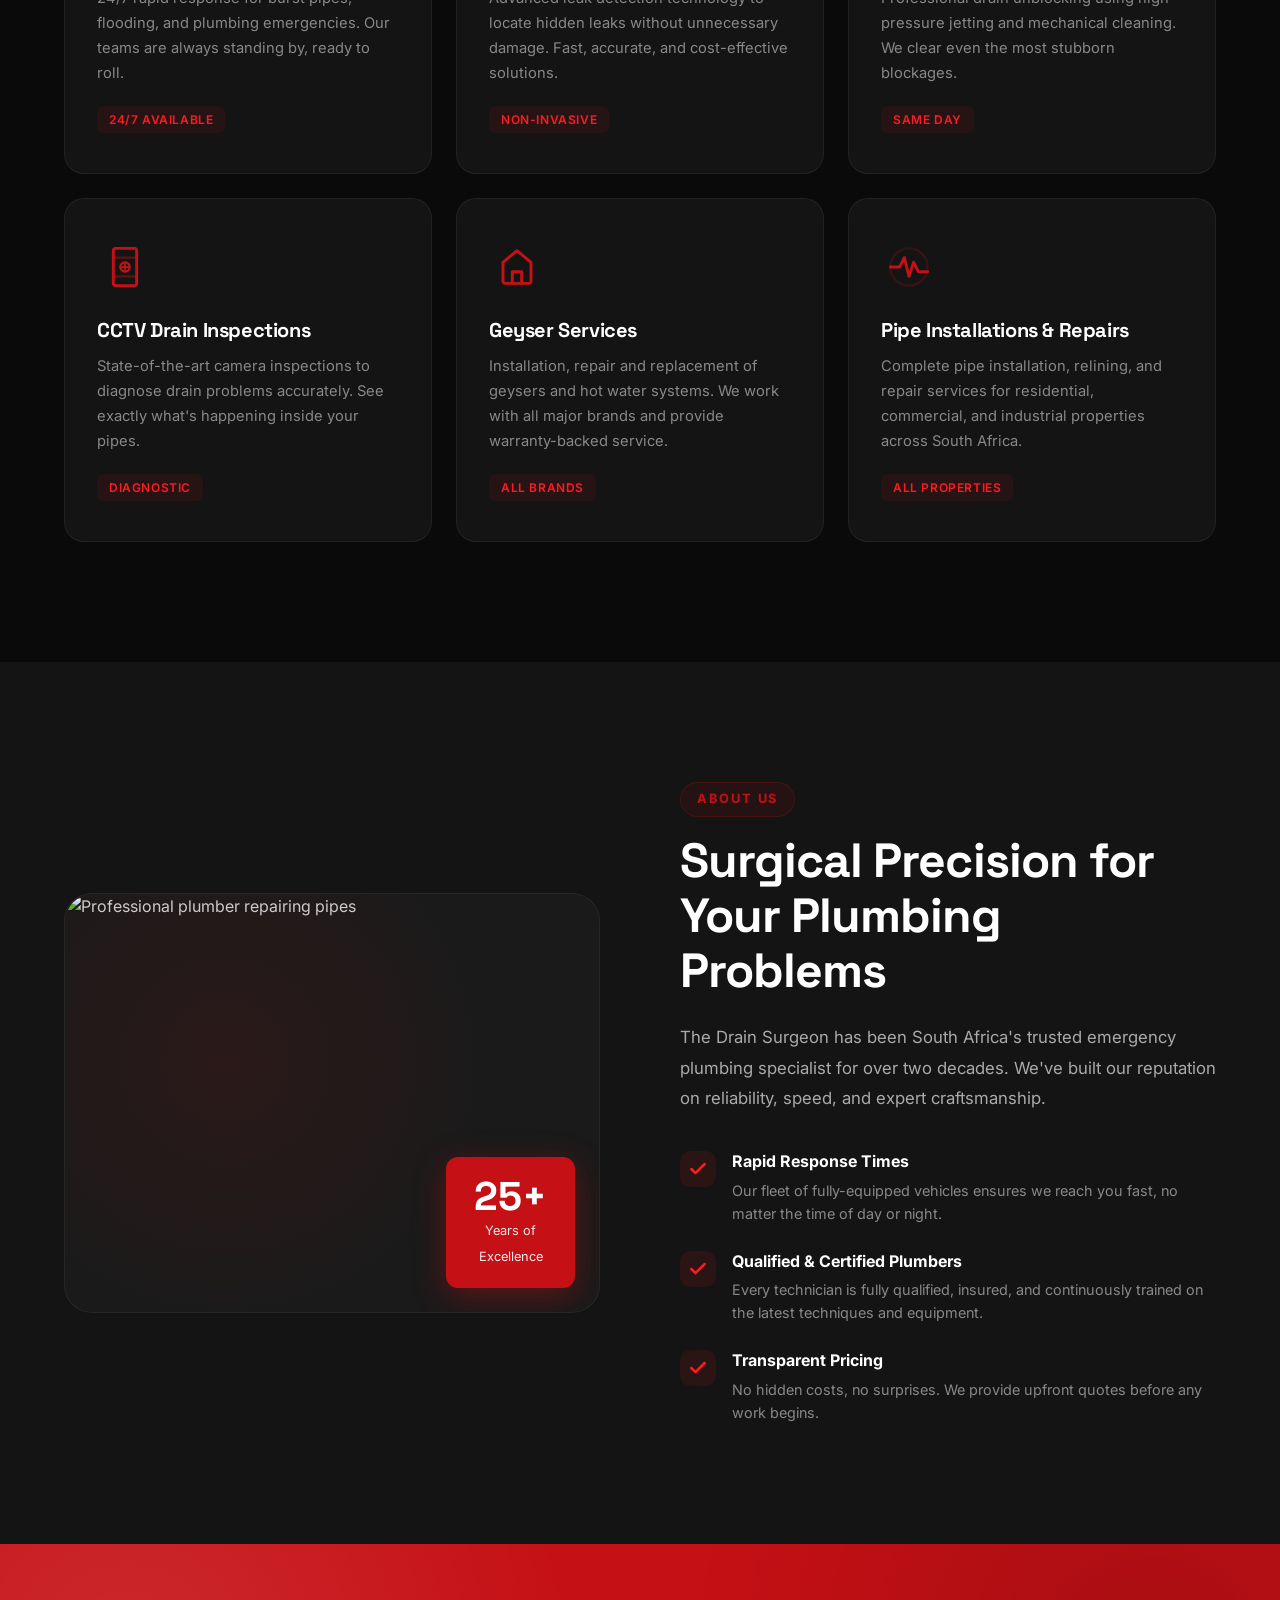
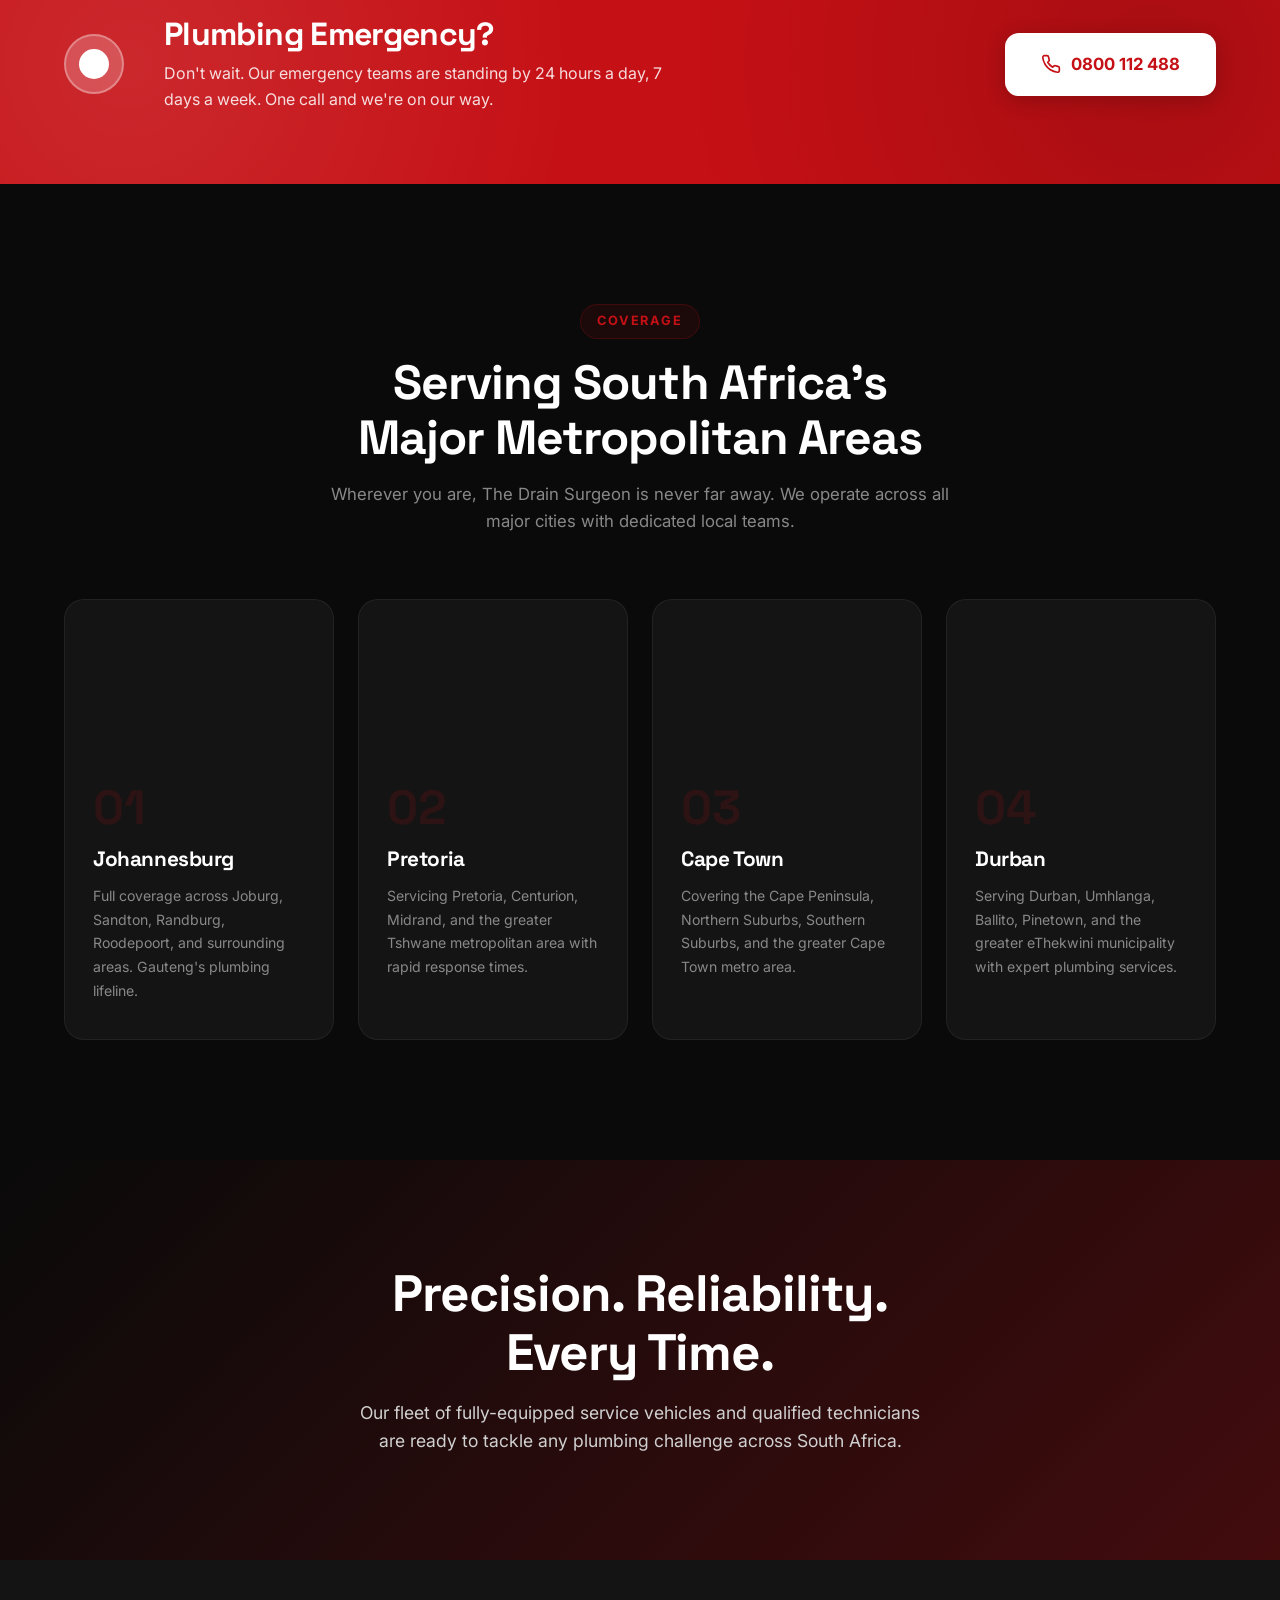
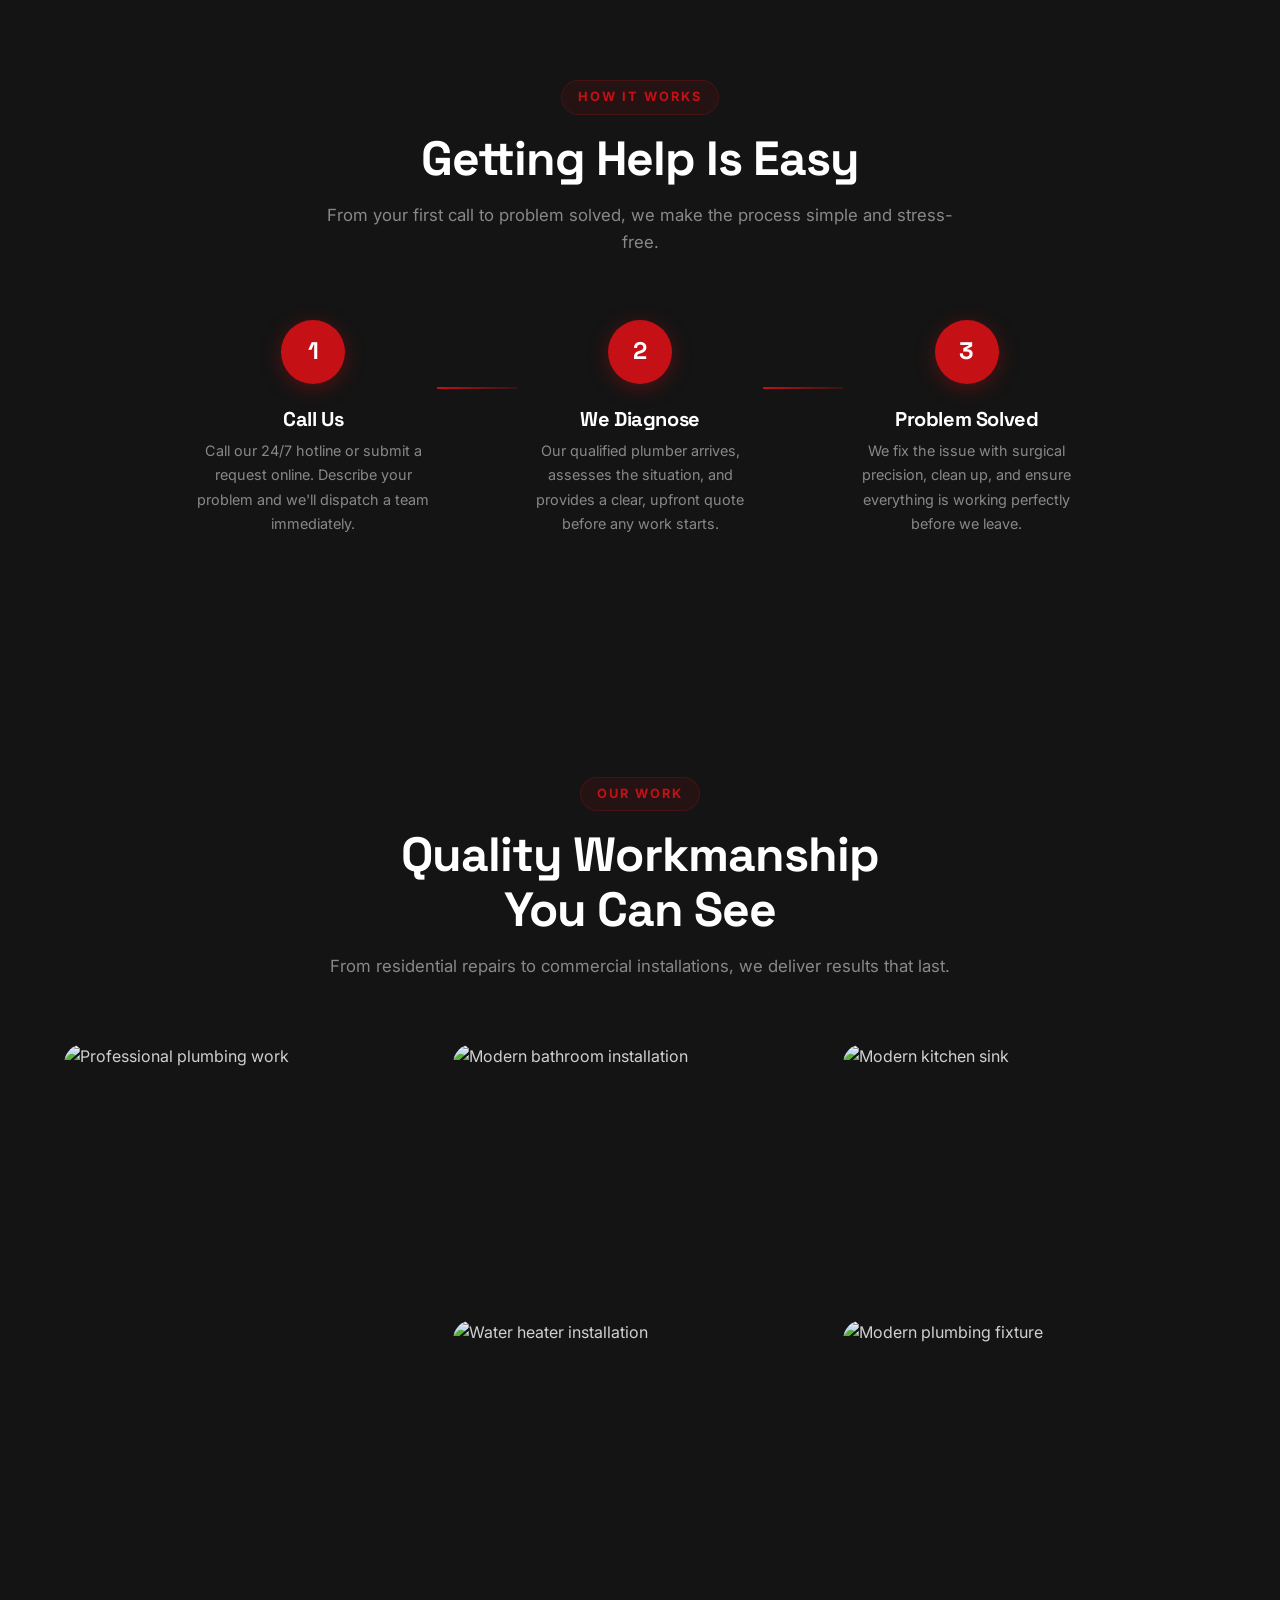
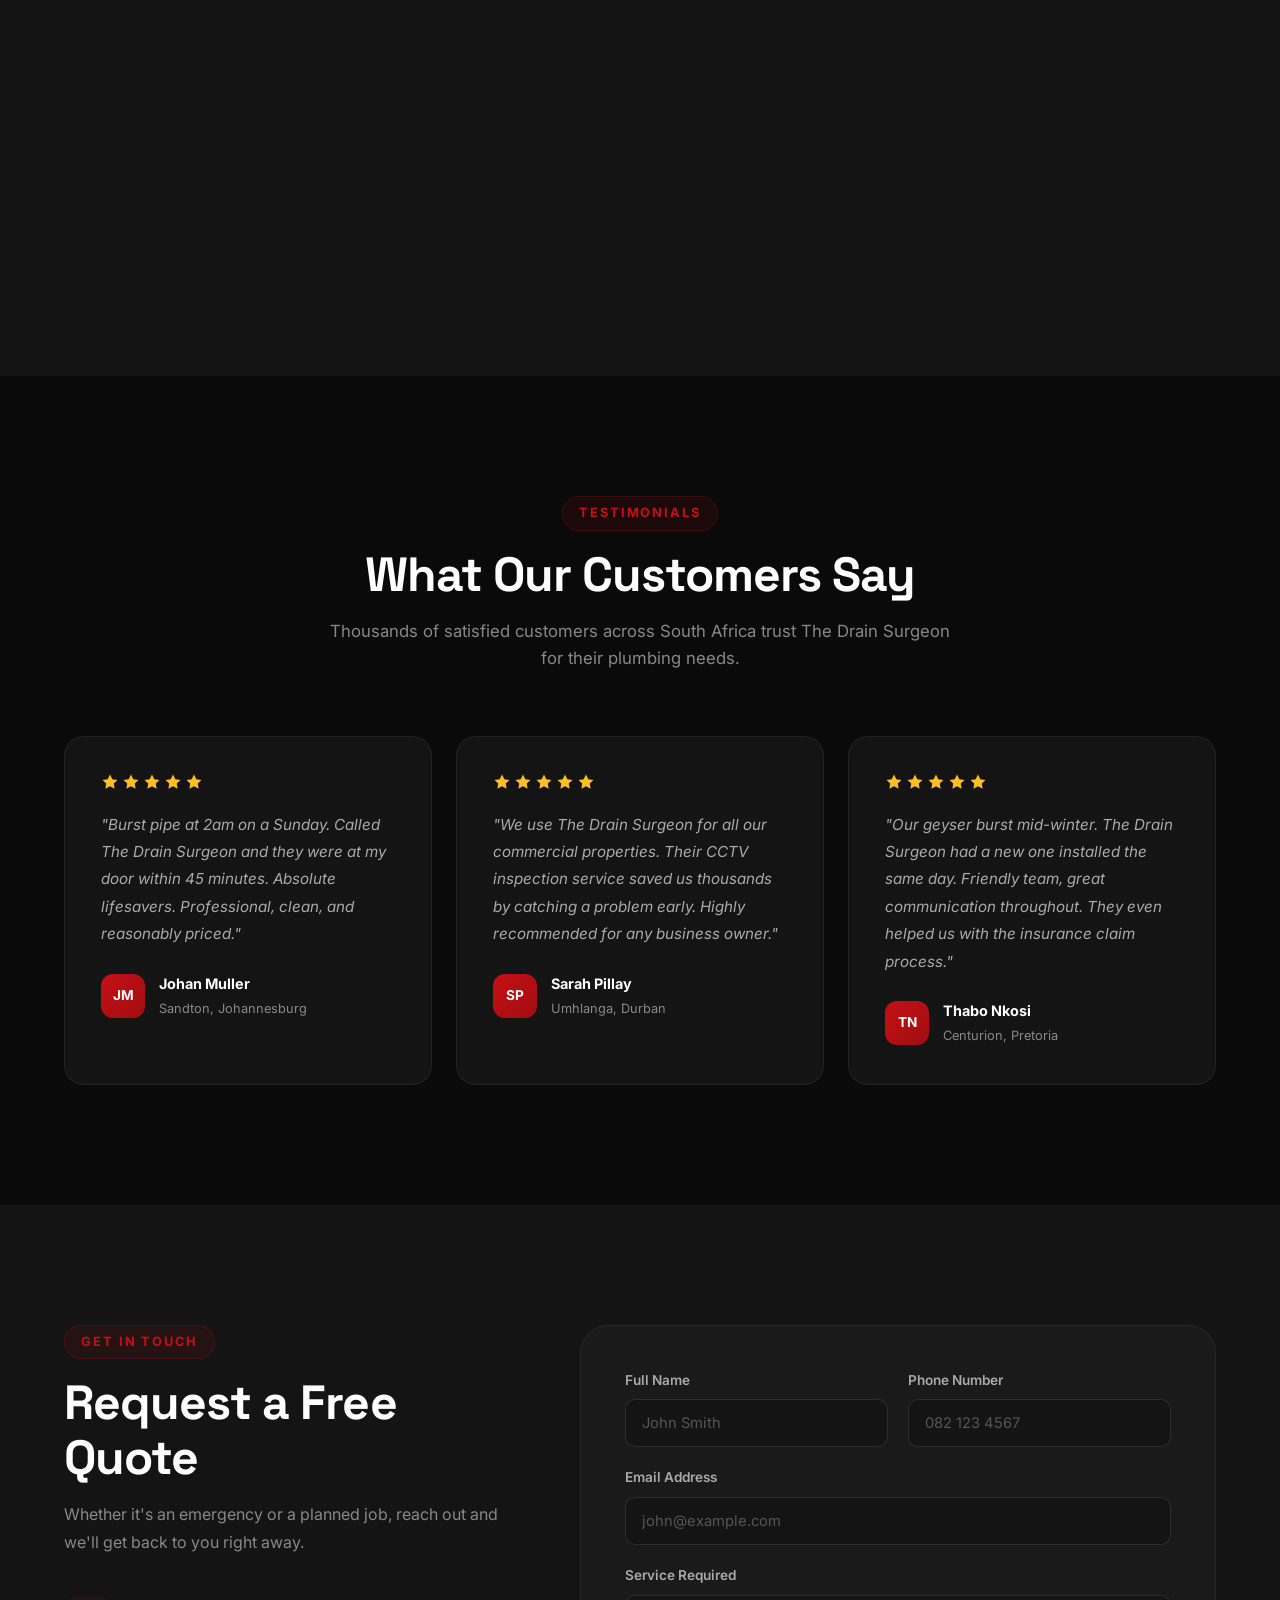
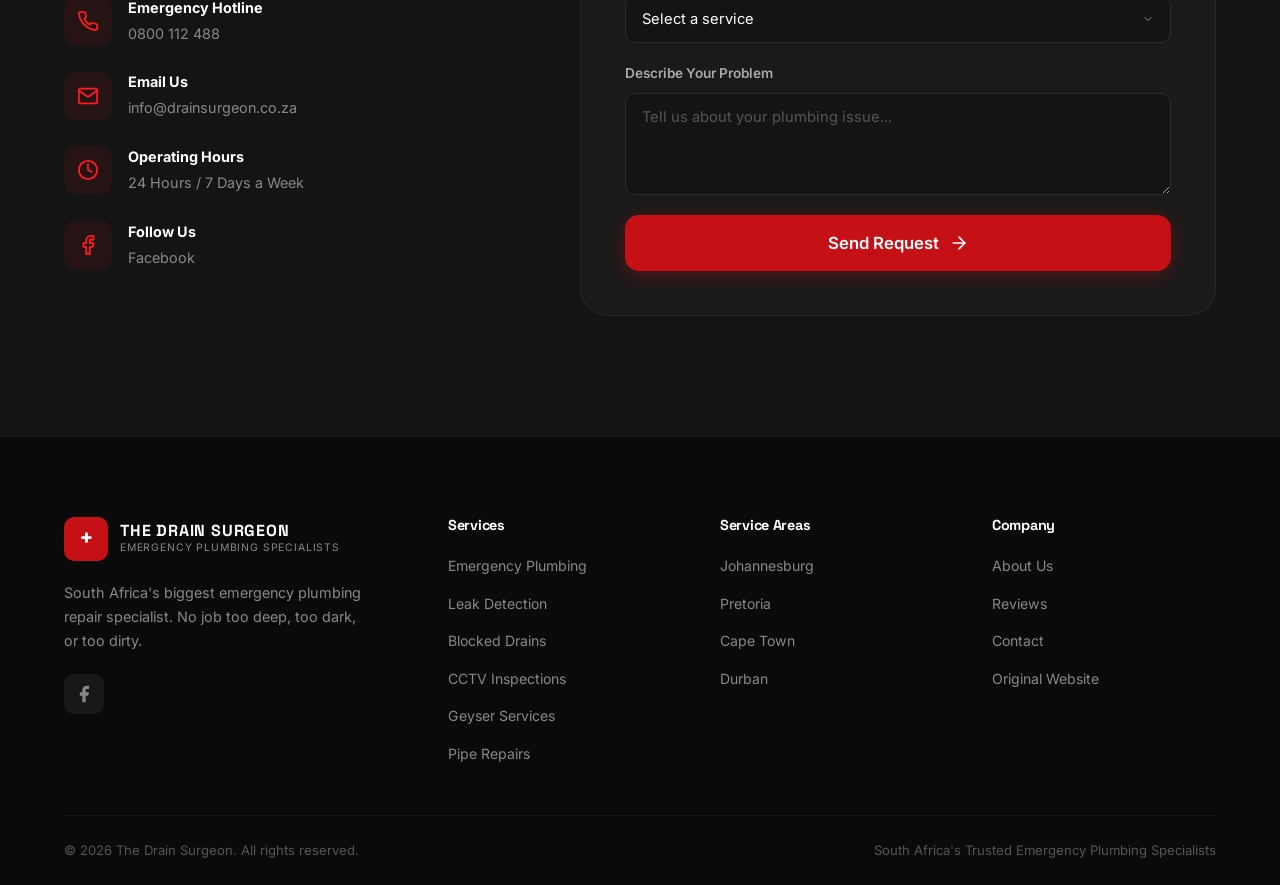
==== commit aa62f4a4: "Add cookie consent banner with accept/decline functionality" ====
--- a/index.html
+++ b/index.html
@@ -627,6 +627,20 @@
         <svg width="28" height="28" viewBox="0 0 24 24" fill="currentColor"><path d="M17.472 14.382c-.297-.149-1.758-.867-2.03-.967-.273-.099-.471-.148-.67.15-.197.297-.767.966-.94 1.164-.173.199-.347.223-.644.075-.297-.15-1.255-.463-2.39-1.475-.883-.788-1.48-1.761-1.653-2.059-.173-.297-.018-.458.13-.606.134-.133.298-.347.446-.52.149-.174.198-.298.298-.497.099-.198.05-.371-.025-.52-.075-.149-.669-1.612-.916-2.207-.242-.579-.487-.5-.669-.51-.173-.008-.371-.01-.57-.01-.198 0-.52.074-.792.372-.272.297-1.04 1.016-1.04 2.479 0 1.462 1.065 2.875 1.213 3.074.149.198 2.096 3.2 5.077 4.487.709.306 1.262.489 1.694.625.712.227 1.36.195 1.871.118.571-.085 1.758-.719 2.006-1.413.248-.694.248-1.289.173-1.413-.074-.124-.272-.198-.57-.347m-5.421 7.403h-.004a9.87 9.87 0 01-5.031-1.378l-.361-.214-3.741.982.998-3.648-.235-.374a9.86 9.86 0 01-1.51-5.26c.001-5.45 4.436-9.884 9.888-9.884 2.64 0 5.122 1.03 6.988 2.898a9.825 9.825 0 012.893 6.994c-.003 5.45-4.437 9.884-9.885 9.884m8.413-18.297A11.815 11.815 0 0012.05 0C5.495 0 .16 5.335.157 11.892c0 2.096.547 4.142 1.588 5.945L.057 24l6.305-1.654a11.882 11.882 0 005.683 1.448h.005c6.554 0 11.89-5.335 11.893-11.893a11.821 11.821 0 00-3.48-8.413z"/></svg>
     </a>
 
+    <!-- Cookie Consent Banner -->
+    <div class="cookie-banner" id="cookieBanner">
+        <div class="cookie-content">
+            <div class="cookie-text">
+                <svg width="24" height="24" viewBox="0 0 24 24" fill="none" stroke="currentColor" stroke-width="2" stroke-linecap="round" stroke-linejoin="round"><path d="M12 2a10 10 0 1 0 10 10 4 4 0 0 1-5-5 4 4 0 0 1-5-5"/><path d="M8.5 8.5v.01"/><path d="M16 15.5v.01"/><path d="M12 12v.01"/><path d="M11 17v.01"/><path d="M7 14v.01"/></svg>
+                <p>We use cookies to enhance your browsing experience and analyse site traffic. By clicking "Accept All", you consent to our use of cookies in accordance with our <a href="#" class="cookie-link">Privacy Policy</a>.</p>
+            </div>
+            <div class="cookie-actions">
+                <button class="btn-cookie btn-cookie-decline" id="cookieDecline">Decline</button>
+                <button class="btn-cookie btn-cookie-accept" id="cookieAccept">Accept All</button>
+            </div>
+        </div>
+    </div>
+
     <script src="script.js"></script>
 </body>
 </html>
--- a/styles.css
+++ b/styles.css
@@ -1359,6 +1359,118 @@
     letter-spacing: 0.02em;
 }
 
+/* --- Cookie Banner --- */
+.cookie-banner {
+    position: fixed;
+    bottom: 0;
+    left: 0;
+    right: 0;
+    z-index: 10000;
+    background: var(--dark-2);
+    border-top: 1px solid rgba(255,255,255,0.08);
+    padding: 20px 24px;
+    box-shadow: 0 -4px 32px rgba(0,0,0,0.4);
+    transform: translateY(100%);
+    transition: transform 0.5s cubic-bezier(0.4, 0, 0.2, 1);
+}
+
+.cookie-banner.visible {
+    transform: translateY(0);
+}
+
+.cookie-content {
+    max-width: 1200px;
+    margin: 0 auto;
+    display: flex;
+    align-items: center;
+    justify-content: space-between;
+    gap: 32px;
+}
+
+.cookie-text {
+    display: flex;
+    align-items: flex-start;
+    gap: 16px;
+    flex: 1;
+}
+
+.cookie-text svg {
+    flex-shrink: 0;
+    color: var(--red-light);
+    margin-top: 2px;
+}
+
+.cookie-text p {
+    color: var(--gray-300);
+    font-size: 0.88rem;
+    line-height: 1.6;
+    margin: 0;
+}
+
+.cookie-link {
+    color: var(--red-light);
+    text-decoration: underline;
+}
+
+.cookie-link:hover {
+    color: var(--white);
+}
+
+.cookie-actions {
+    display: flex;
+    gap: 12px;
+    flex-shrink: 0;
+}
+
+.btn-cookie {
+    padding: 10px 24px;
+    border-radius: 10px;
+    font-family: var(--font-main);
+    font-size: 0.88rem;
+    font-weight: 600;
+    cursor: pointer;
+    border: none;
+    transition: all var(--transition);
+    white-space: nowrap;
+}
+
+.btn-cookie-accept {
+    background: var(--red);
+    color: var(--white);
+}
+
+.btn-cookie-accept:hover {
+    background: var(--red-light);
+    transform: translateY(-1px);
+}
+
+.btn-cookie-decline {
+    background: transparent;
+    color: var(--gray-300);
+    border: 1px solid rgba(255,255,255,0.15);
+}
+
+.btn-cookie-decline:hover {
+    border-color: var(--gray-300);
+    color: var(--white);
+}
+
+@media (max-width: 768px) {
+    .cookie-content {
+        flex-direction: column;
+        gap: 16px;
+    }
+
+    .cookie-actions {
+        width: 100%;
+    }
+
+    .btn-cookie {
+        flex: 1;
+        text-align: center;
+    }
+}
+
 /* --- Scroll Animations --- */
 [data-aos] {
     opacity: 0;
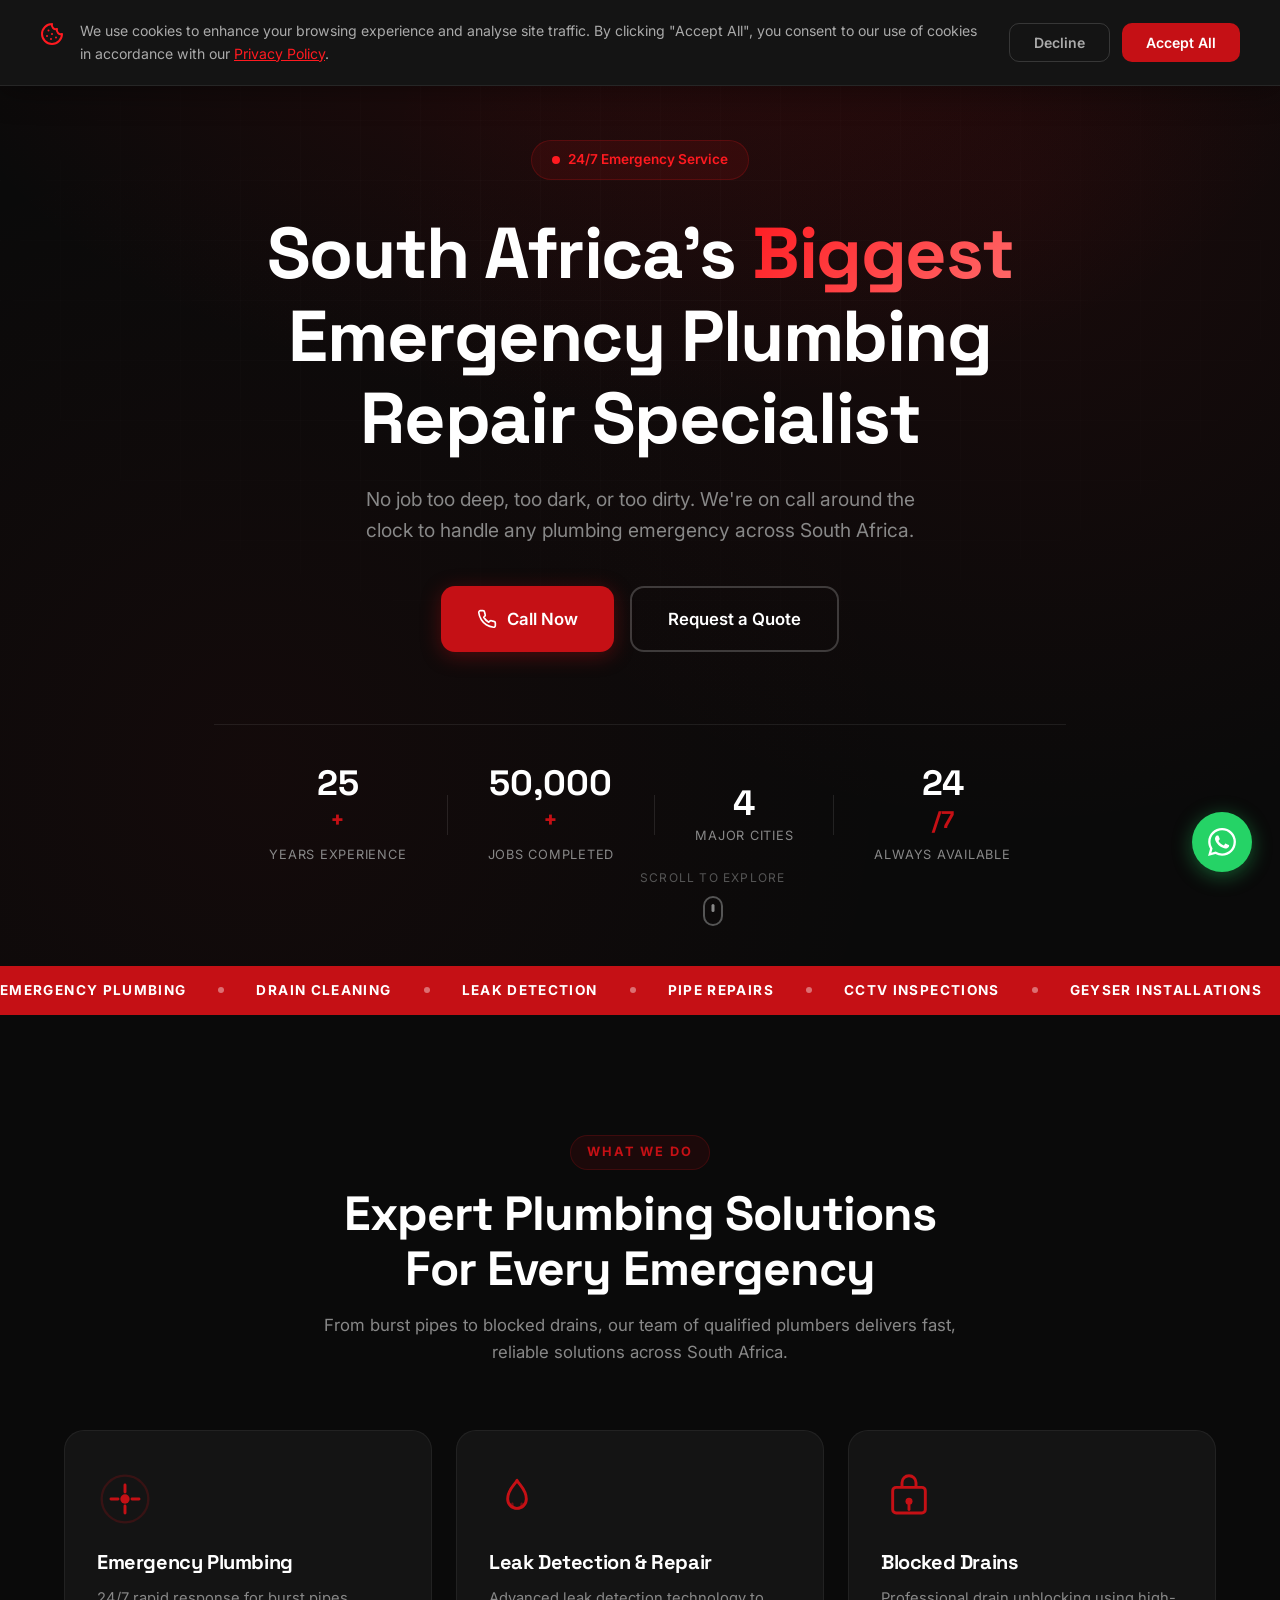
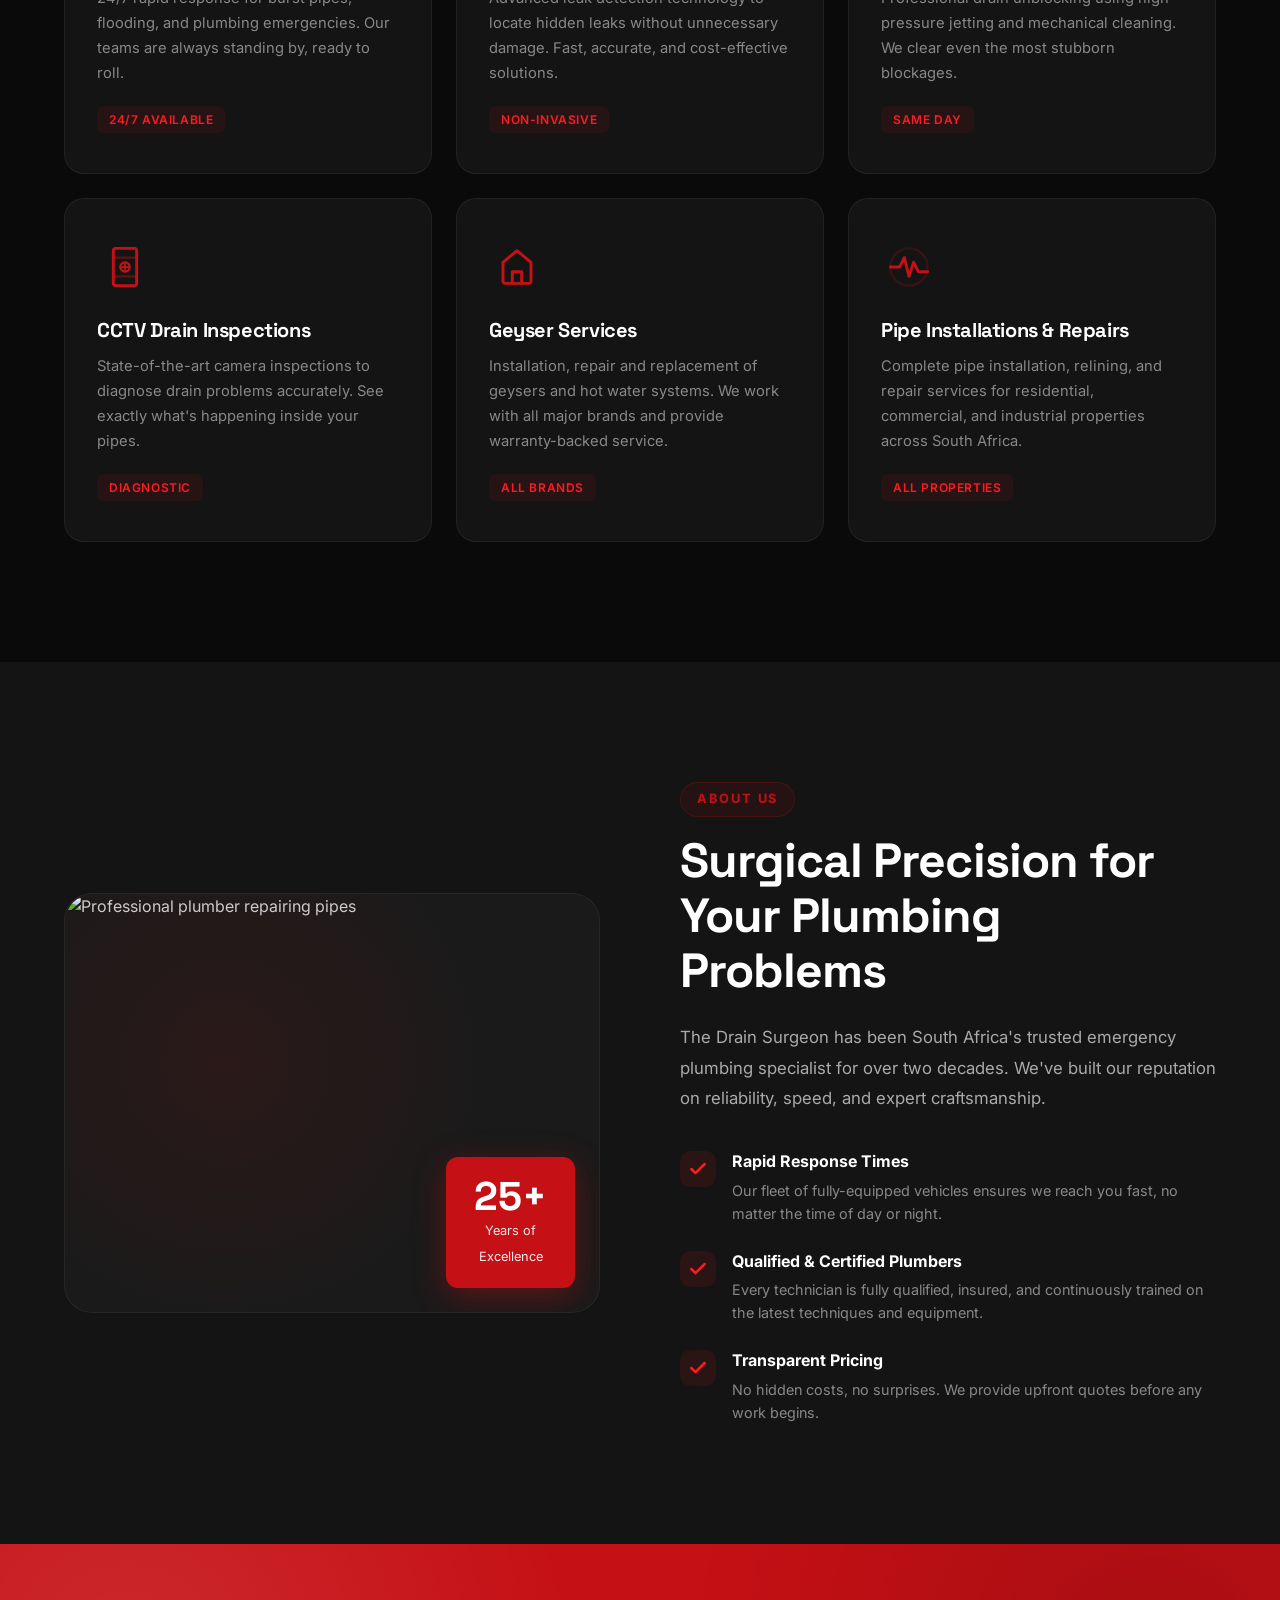
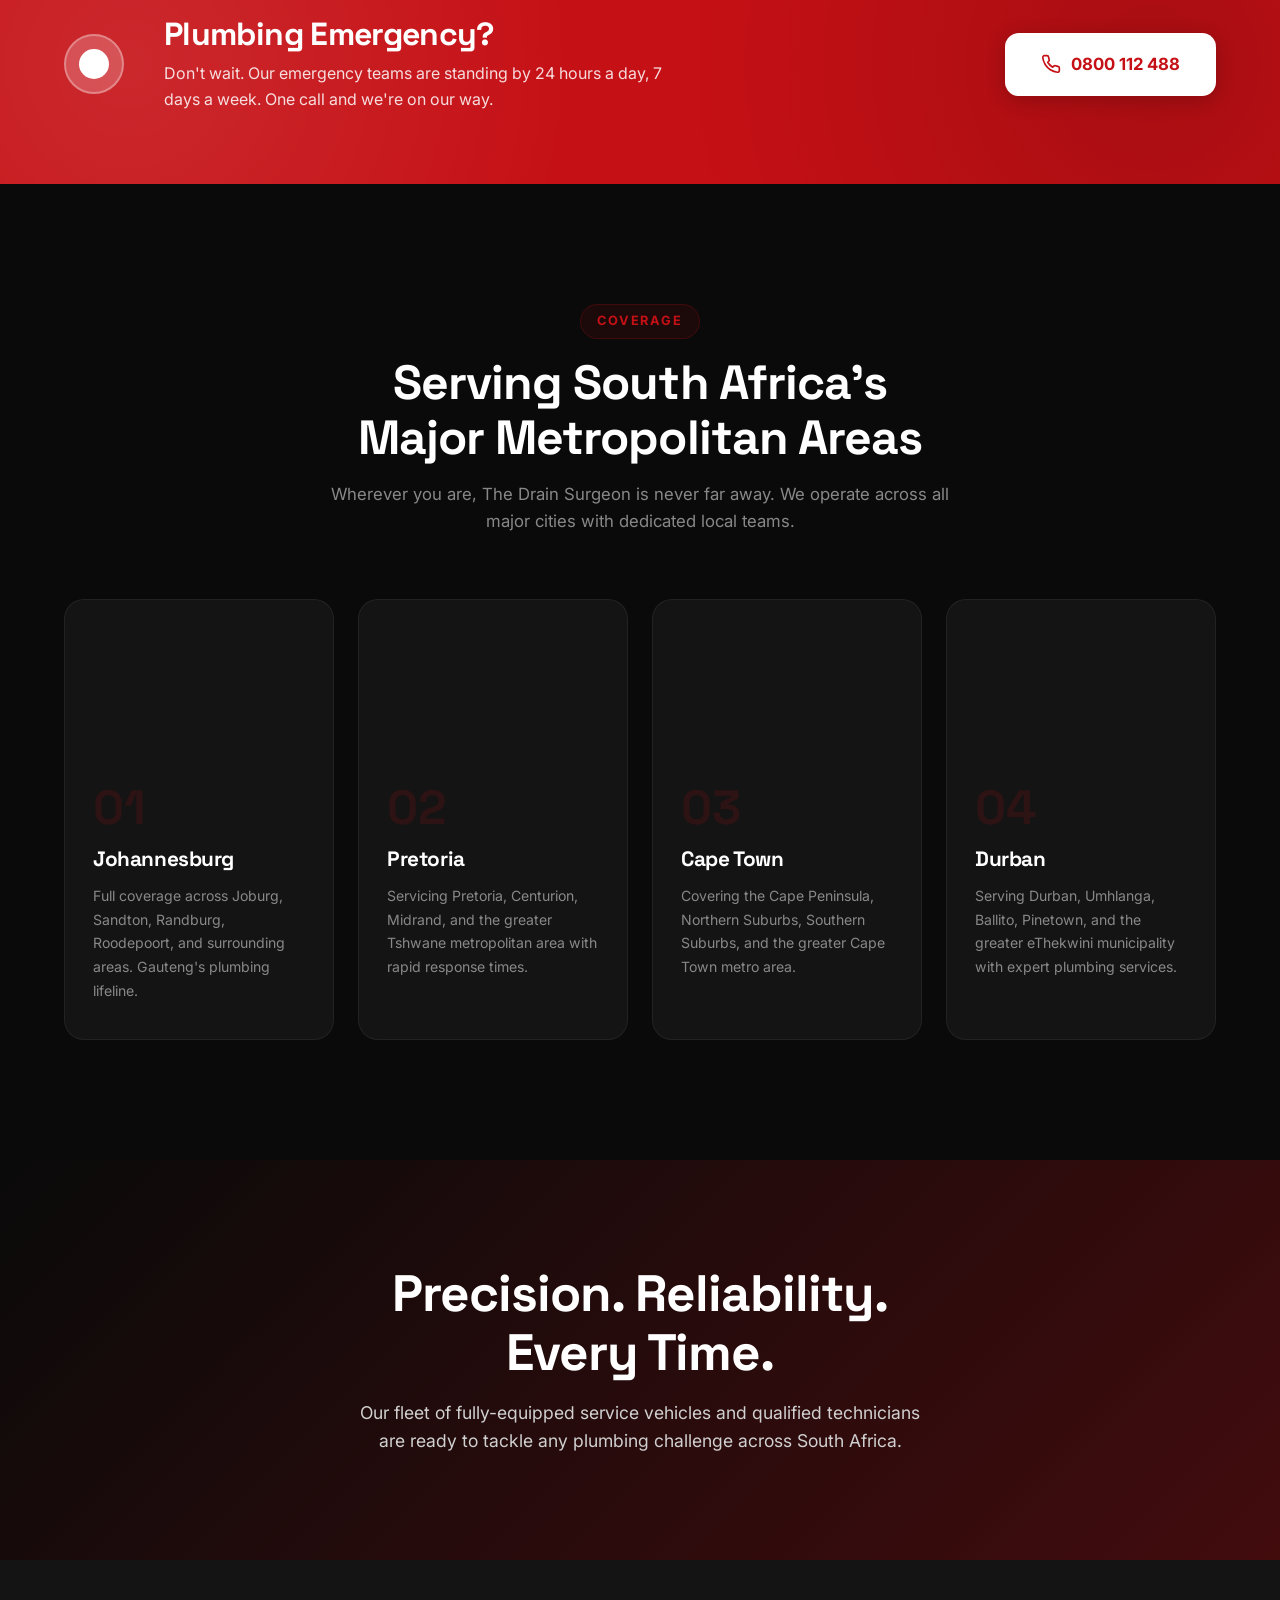
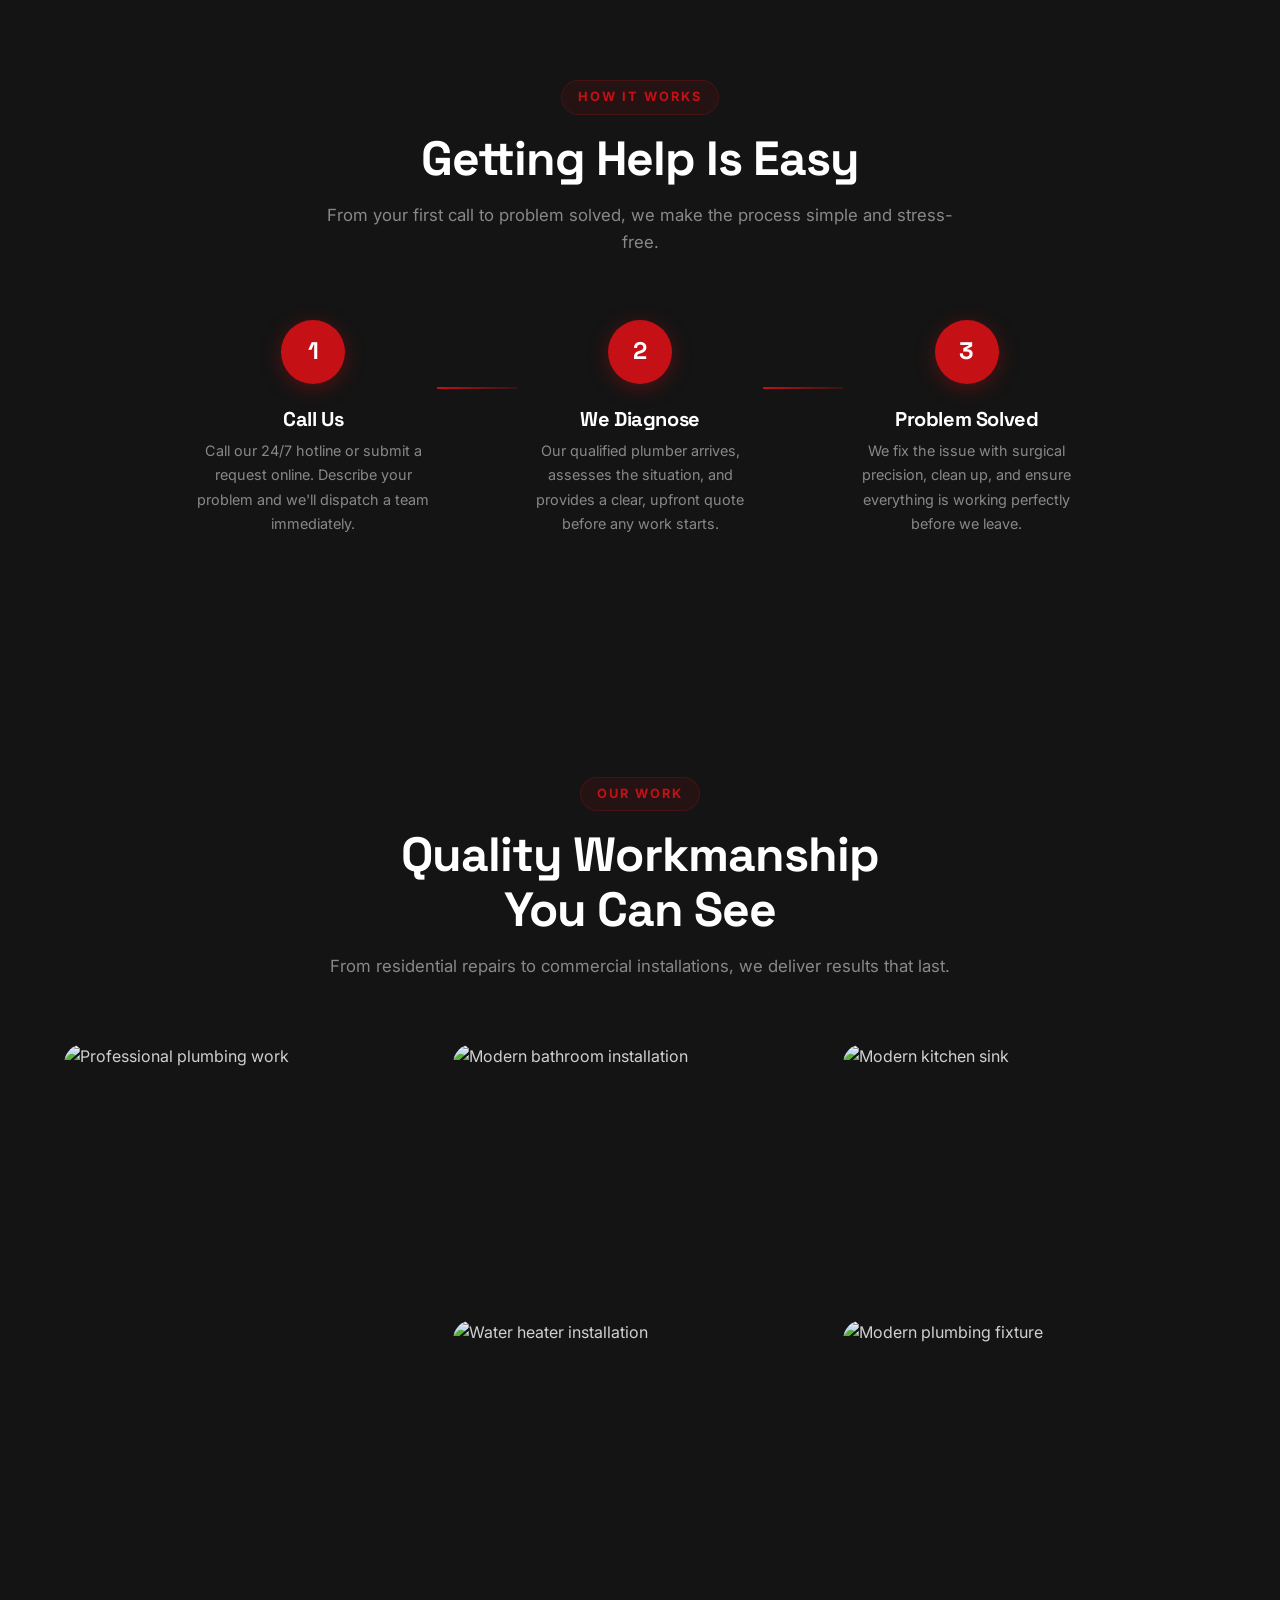
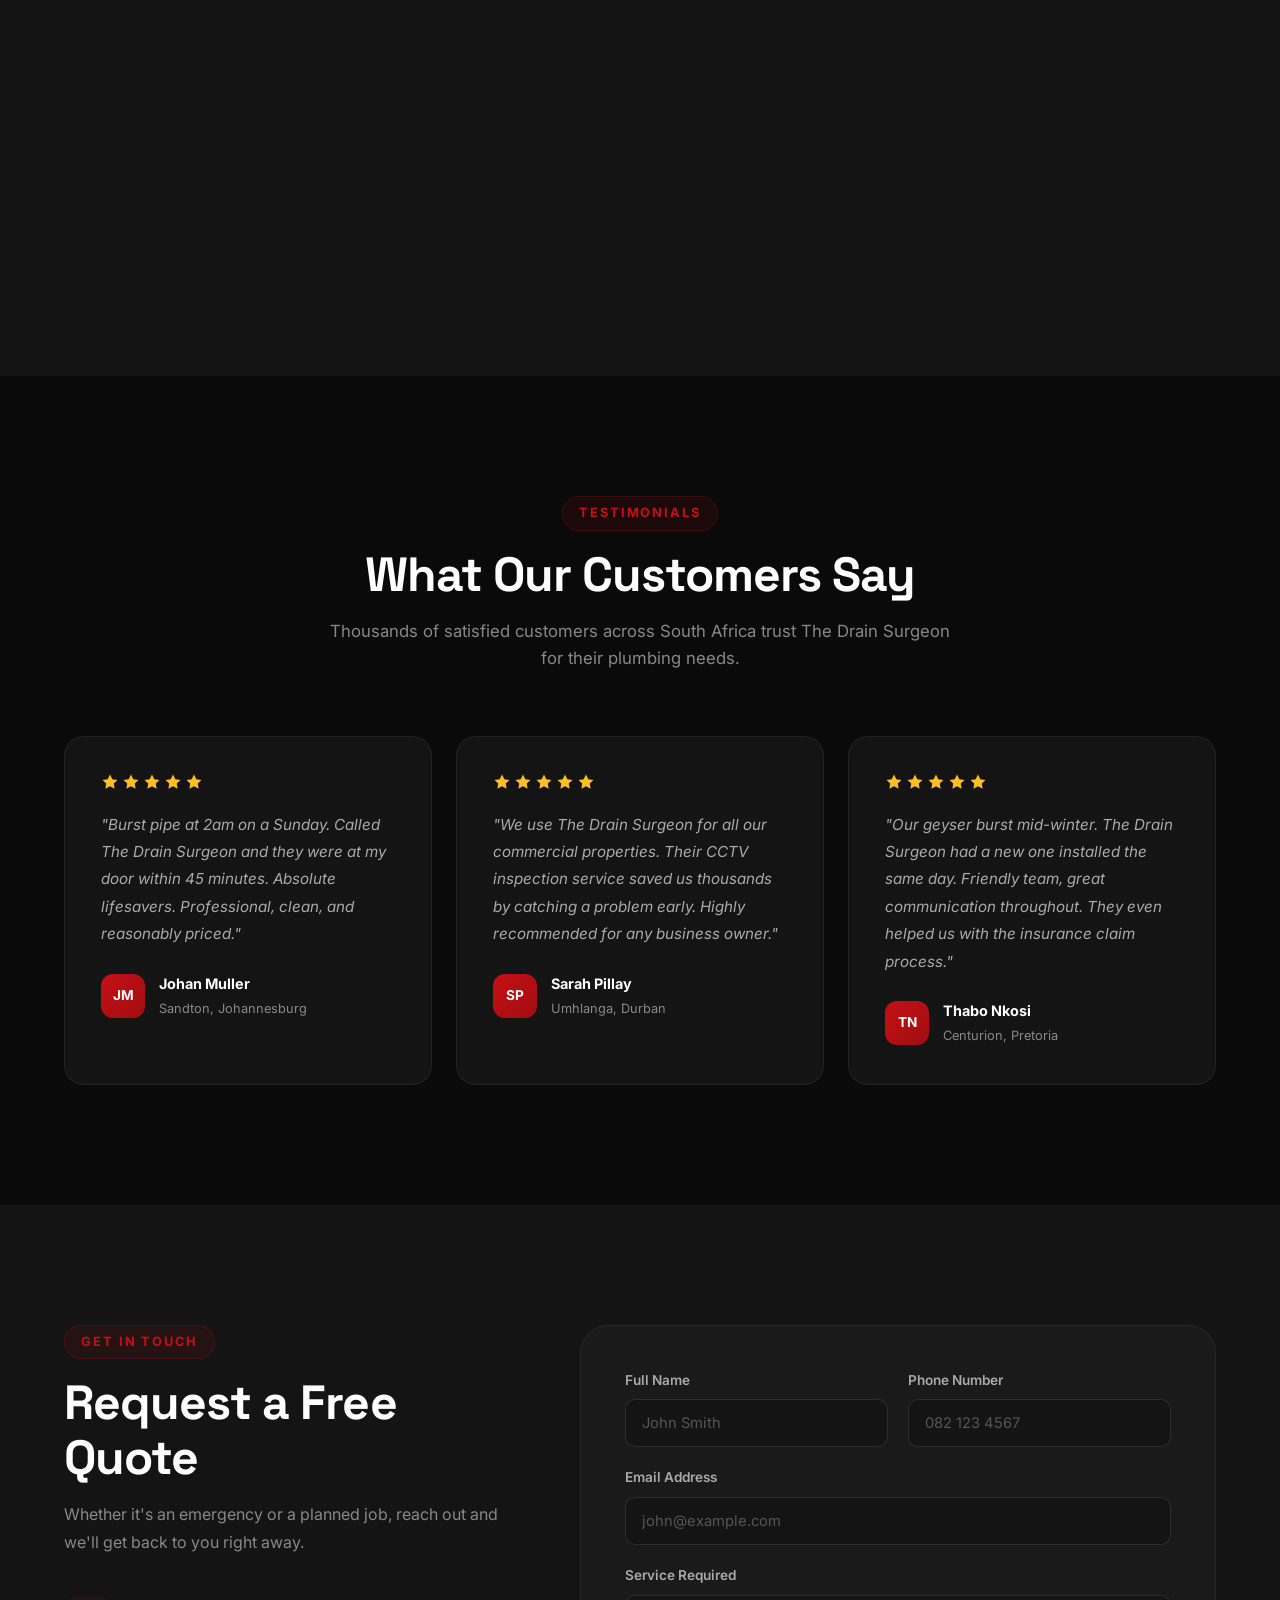
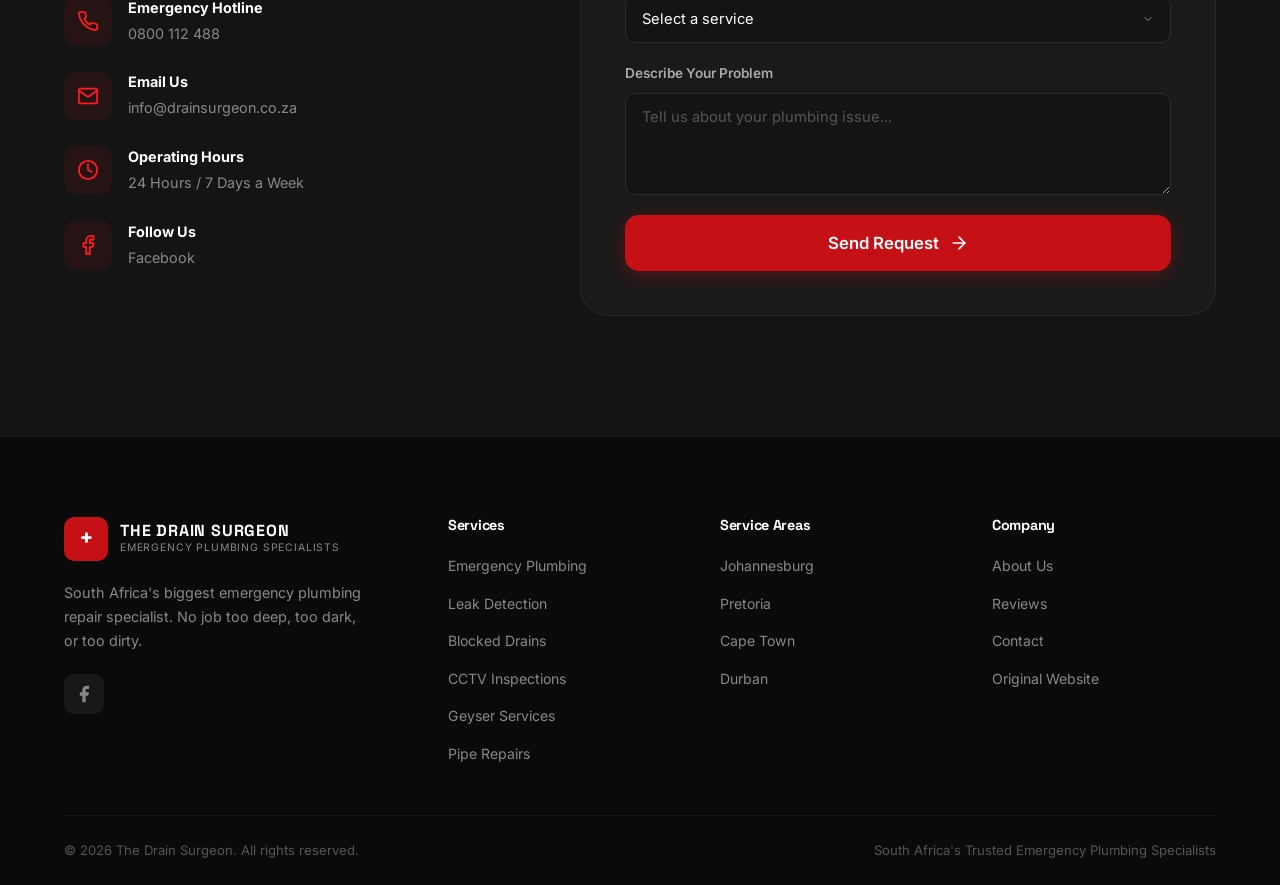
==== commit 3f6ae79d: "Add privacy policy page and link from cookie banner" ====
--- a/index.html
+++ b/index.html
@@ -632,7 +632,7 @@
         <div class="cookie-content">
             <div class="cookie-text">
                 <svg width="24" height="24" viewBox="0 0 24 24" fill="none" stroke="currentColor" stroke-width="2" stroke-linecap="round" stroke-linejoin="round"><path d="M12 2a10 10 0 1 0 10 10 4 4 0 0 1-5-5 4 4 0 0 1-5-5"/><path d="M8.5 8.5v.01"/><path d="M16 15.5v.01"/><path d="M12 12v.01"/><path d="M11 17v.01"/><path d="M7 14v.01"/></svg>
-                <p>We use cookies to enhance your browsing experience and analyse site traffic. By clicking "Accept All", you consent to our use of cookies in accordance with our <a href="#" class="cookie-link">Privacy Policy</a>.</p>
+                <p>We use cookies to enhance your browsing experience and analyse site traffic. By clicking "Accept All", you consent to our use of cookies in accordance with our <a href="privacy.html" class="cookie-link">Privacy Policy</a>.</p>
             </div>
             <div class="cookie-actions">
                 <button class="btn-cookie btn-cookie-decline" id="cookieDecline">Decline</button>
--- a/styles.css
+++ b/styles.css
@@ -1362,15 +1362,15 @@
 /* --- Cookie Banner --- */
 .cookie-banner {
     position: fixed;
-    bottom: 0;
+    top: 0;
     left: 0;
     right: 0;
     z-index: 10000;
     background: var(--dark-2);
-    border-top: 1px solid rgba(255,255,255,0.08);
+    border-bottom: 1px solid rgba(255,255,255,0.08);
     padding: 20px 24px;
-    box-shadow: 0 -4px 32px rgba(0,0,0,0.4);
-    transform: translateY(100%);
+    box-shadow: 0 4px 32px rgba(0,0,0,0.4);
+    transform: translateY(-100%);
     transition: transform 0.5s cubic-bezier(0.4, 0, 0.2, 1);
 }
 
